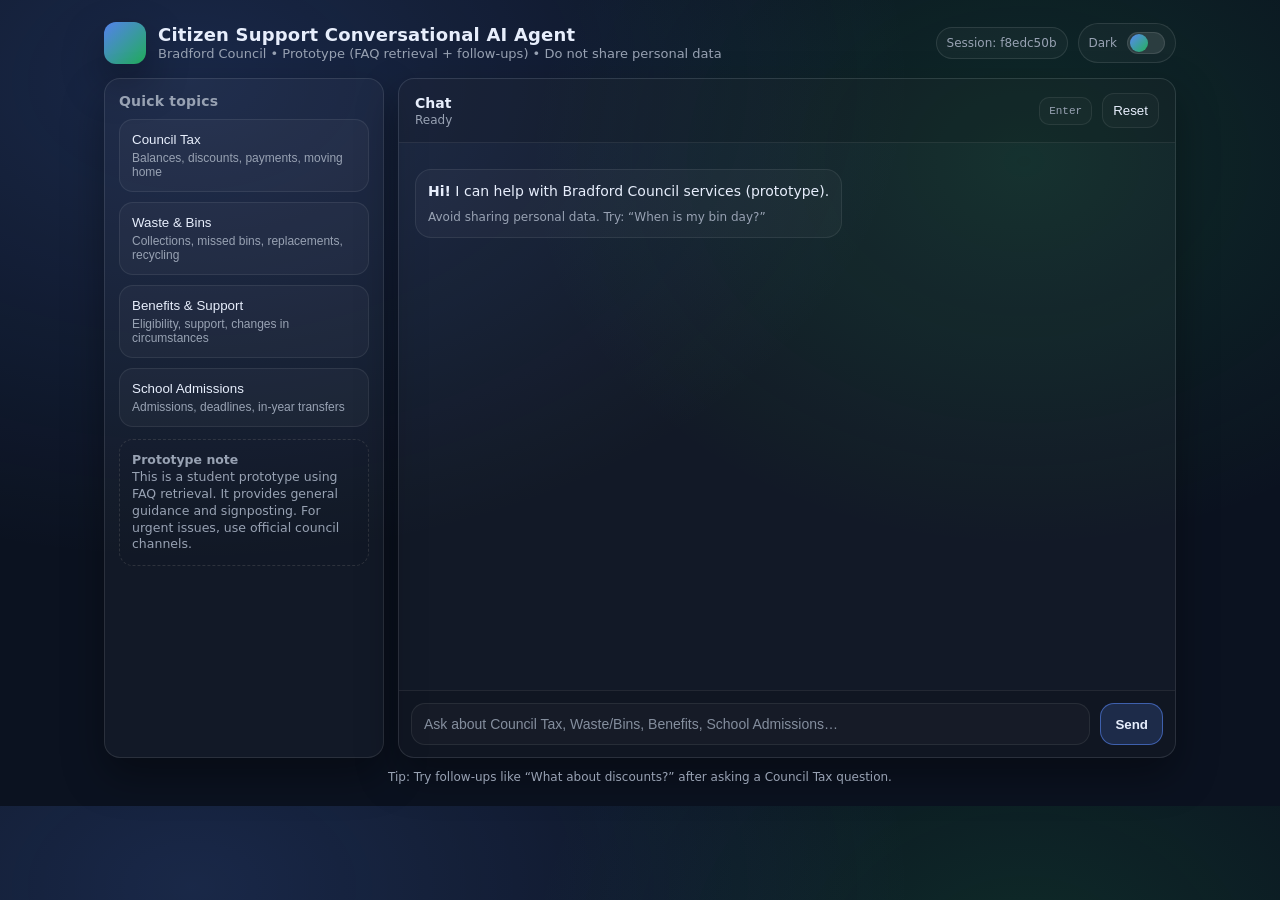
==== Prototype/wwwroot/index.html @ e8e29250 "protype" ====
<!doctype html>
<html lang="en" data-theme="dark">
<head>
  <meta charset="utf-8"/>
  <meta name="viewport" content="width=device-width, initial-scale=1"/>
  <title>Citizen Support Chatbot Prototype</title>

  <style>
    /* -----------------------------
       THEME TOKENS
    ------------------------------*/
    :root{
      --radius: 16px;
      --mono: ui-monospace, SFMono-Regular, Menlo, Monaco, Consolas, "Liberation Mono", "Courier New", monospace;
      --shadow: 0 18px 40px rgba(0,0,0,0.35);
      --border: rgba(255,255,255,0.10);
      --border2: rgba(255,255,255,0.08);
      --accent:#5b8cff;
      --accent2:#22c55e;
      --danger:#ef4444;
      --muted:#98a2b3;
    }

    /* DARK */
    html[data-theme="dark"]{
      --bg:#0b1220;
      --panel:#0f1a2f;
      --card:#111f3a;
      --text:#e7eefc;
      --surface: rgba(255,255,255,0.03);
      --surface2: rgba(0,0,0,0.12);
      --userBubble: rgba(91,140,255,0.18);
      --userBorder: rgba(91,140,255,0.35);
      --botBubble: rgba(255,255,255,0.03);
      --link: #7aa6ff;

      --skeletonBase: rgba(255,255,255,0.06);
      --skeletonShine: rgba(255,255,255,0.14);
    }

    /* LIGHT */
    html[data-theme="light"]{
      --bg:#f6f8fc;
      --panel:#ffffff;
      --card:#ffffff;
      --text:#0b1220;
      --surface: rgba(15,26,47,0.03);
      --surface2: rgba(15,26,47,0.04);
      --border: rgba(15,26,47,0.12);
      --border2: rgba(15,26,47,0.10);
      --muted:#5a6476;

      --userBubble: rgba(91,140,255,0.14);
      --userBorder: rgba(91,140,255,0.30);
      --botBubble: rgba(15,26,47,0.03);
      --link: #1f5fff;

      --skeletonBase: rgba(15,26,47,0.06);
      --skeletonShine: rgba(15,26,47,0.12);

      --shadow: 0 16px 36px rgba(15,26,47,0.10);
    }

    *{ box-sizing:border-box; }
    body{
      margin:0;
      font-family: ui-sans-serif, system-ui, -apple-system, Segoe UI, Roboto, Helvetica, Arial;
      color:var(--text);

      background:
        radial-gradient(1200px 800px at 15% 10%, rgba(91,140,255,.18), transparent 60%),
        radial-gradient(900px 700px at 80% 20%, rgba(34,197,94,.14), transparent 55%),
        var(--bg);

      transition: background .25s ease, color .25s ease;
    }

    a{ color: var(--link); text-decoration:none; }
    a:hover{ text-decoration:underline; }

    .wrap{
      max-width: 1100px;
      margin: 22px auto;
      padding: 0 14px;
    }

    /* -----------------------------
       TOP BAR
    ------------------------------*/
    .topbar{
      display:flex;
      gap:14px;
      align-items:center;
      justify-content:space-between;
      margin-bottom:14px;
    }
    .brand{
      display:flex;
      gap:12px;
      align-items:center;
    }
    .logo{
      width:42px;height:42px;border-radius:12px;
      background: linear-gradient(135deg, rgba(91,140,255,.9), rgba(34,197,94,.85));
      box-shadow: var(--shadow);
    }
    .title h1{
      font-size: 18px;
      margin:0;
      line-height:1.1;
      letter-spacing: .2px;
    }
    .title p{
      margin:2px 0 0 0;
      font-size: 13px;
      color: var(--muted);
    }
    .top-actions{
      display:flex;
      gap:10px;
      align-items:center;
    }
    .pill{
      font-size:12px;
      padding:8px 10px;
      border:1px solid var(--border);
      border-radius: 999px;
      background: var(--surface);
      color: var(--muted);
      transition: background .2s ease, border .2s ease;
    }

    .toggle{
      display:flex;
      align-items:center;
      gap:10px;
      padding:8px 10px;
      border:1px solid var(--border);
      border-radius: 999px;
      background: var(--surface);
      cursor:pointer;
      user-select:none;
      transition: transform .08s ease, background .2s ease;
    }
    .toggle:hover{ background: rgba(91,140,255,0.08); transform: translateY(-1px); }
    .toggle .label{ font-size:12px; color: var(--muted); }
    .switch{
      width: 38px;
      height: 22px;
      border-radius: 999px;
      background: rgba(255,255,255,0.10);
      border: 1px solid var(--border);
      position: relative;
    }
    html[data-theme="light"] .switch{
      background: rgba(15,26,47,0.10);
    }
    .knob{
      width: 18px;
      height: 18px;
      border-radius: 999px;
      background: linear-gradient(135deg, rgba(91,140,255,.95), rgba(34,197,94,.85));
      position:absolute;
      top:50%;
      transform: translateY(-50%);
      left: 2px;
      transition: left .18s ease;
    }
    html[data-theme="light"] .knob{ left: 18px; }

    /* -----------------------------
       LAYOUT
    ------------------------------*/
    .grid{
      display:grid;
      grid-template-columns: 280px 1fr;
      gap:14px;
    }
    @media (max-width: 900px){
      .grid{ grid-template-columns: 1fr; }
      .side{ order: 2; }
    }

    /* -----------------------------
       SIDEBAR
    ------------------------------*/
    .side{
      background: var(--surface);
      border: 1px solid var(--border);
      border-radius: var(--radius);
      padding: 14px;
      box-shadow: var(--shadow);
      transition: background .2s ease, border .2s ease;
    }
    .side h2{
      margin: 0 0 10px 0;
      font-size: 14px;
      color: var(--muted);
      font-weight: 600;
      letter-spacing: .2px;
    }
    .svc{
      display:flex;
      flex-direction:column;
      gap:10px;
    }
    .svc button{
      text-align:left;
      padding:12px 12px;
      border-radius: 14px;
      border: 1px solid var(--border2);
      background: var(--surface);
      color: var(--text);
      cursor:pointer;
      transition: transform .08s ease, background .15s ease, border .15s ease;
    }
    .svc button:hover{
      background: rgba(91,140,255,0.08);
      transform: translateY(-1px);
    }
    .svc small{ display:block; color: var(--muted); margin-top:4px; font-size:12px; }
    .side .note{
      margin-top: 12px;
      padding: 12px;
      border-radius: 14px;
      border: 1px dashed rgba(127,127,127,0.25);
      color: var(--muted);
      font-size: 12.5px;
      line-height: 1.35;
      background: rgba(0,0,0,0.02);
    }

    /* -----------------------------
       CHAT PANEL
    ------------------------------*/
    .panel{
      background: var(--surface);
      border: 1px solid var(--border);
      border-radius: var(--radius);
      box-shadow: var(--shadow);
      overflow:hidden;
      display:flex;
      flex-direction:column;
      min-height: 680px;
      transition: background .2s ease, border .2s ease;
    }
    .panel-header{
      padding: 14px 16px;
      border-bottom: 1px solid var(--border2);
      display:flex;
      gap:10px;
      align-items:center;
      justify-content:space-between;
      background: var(--surface2);
      transition: background .2s ease, border .2s ease;
    }
    .panel-header .meta{
      display:flex;
      flex-direction:column;
      gap:2px;
    }
    .panel-header .meta b{ font-size:14px; }
    .panel-header .meta span{ color: var(--muted); font-size:12px; }
    .panel-header .right{
      display:flex;
      gap:10px;
      align-items:center;
    }
    .kbd{
      font-family: var(--mono);
      font-size: 11px;
      padding: 7px 9px;
      border-radius: 10px;
      border: 1px solid var(--border2);
      color: var(--muted);
      background: rgba(127,127,127,0.06);
    }
    .btn{
      padding: 9px 10px;
      border-radius: 12px;
      border:1px solid var(--border2);
      background: rgba(127,127,127,0.06);
      color: var(--text);
      cursor:pointer;
      transition: transform .08s ease, background .15s ease;
    }
    .btn:hover{ background: rgba(91,140,255,0.10); transform: translateY(-1px); }

    /* -----------------------------
       MESSAGES + ANIMATIONS
    ------------------------------*/
    .chat{
      padding: 16px;
      flex:1;
      overflow-y:auto;
      scroll-behavior:smooth;
    }

    .msg{
      display:flex;
      margin: 10px 0;
      opacity: 0;
      transform: translateY(6px);
      animation: popIn .18s ease forwards;
    }
    @keyframes popIn{
      to { opacity:1; transform: translateY(0); }
    }

    .msg.you{ justify-content:flex-end; }

    .bubble{
      max-width: 78%;
      padding: 12px 12px;
      border-radius: 16px;
      border: 1px solid var(--border2);
      background: var(--botBubble);
      line-height:1.35;
      font-size: 14px;
      transition: background .2s ease, border .2s ease;
    }
    .you .bubble{
      background: var(--userBubble);
      border-color: var(--userBorder);
    }

    .bubble .meta{
      margin-top: 8px;
      font-size: 12px;
      color: var(--muted);
    }
    .tag{
      display:inline-block;
      padding: 3px 8px;
      border-radius: 999px;
      font-size: 12px;
      border: 1px solid var(--border2);
      background: rgba(127,127,127,0.06);
      color: var(--muted);
      margin-right: 6px;
    }
    .card{
      margin-top:10px;
      padding: 10px 10px;
      border-radius: 14px;
      border: 1px solid var(--border2);
      background: rgba(127,127,127,0.06);
    }
    .chips{
      display:flex;
      flex-wrap:wrap;
      gap:8px;
      margin-top:10px;
    }
    .chip{
      font-size: 12.5px;
      padding: 9px 10px;
      border-radius: 999px;
      border: 1px solid var(--border2);
      background: rgba(127,127,127,0.06);
      color: var(--text);
      cursor:pointer;
      transition: transform .08s ease, background .15s ease;
    }
    .chip:hover{ background: rgba(91,140,255,0.10); transform: translateY(-1px); }

    /* -----------------------------
       COMPOSER
    ------------------------------*/
    .composer{
      padding: 12px;
      border-top: 1px solid var(--border2);
      display:flex;
      gap:10px;
      background: var(--surface2);
      transition: background .2s ease;
    }
    .composer input{
      flex:1;
      padding: 12px 12px;
      border-radius: 14px;
      border: 1px solid var(--border2);
      background: rgba(127,127,127,0.06);
      color: var(--text);
      outline:none;
      font-size: 14px;
      transition: background .2s ease, border .2s ease;
    }
    .composer input::placeholder{ color: rgba(152,162,179,.85); }
    .composer button{
      padding: 12px 14px;
      border-radius: 14px;
      border: 1px solid rgba(91,140,255,0.55);
      background: rgba(91,140,255,0.18);
      color: var(--text);
      cursor:pointer;
      font-weight: 600;
      transition: transform .08s ease, background .15s ease;
    }
    .composer button:hover{ background: rgba(91,140,255,0.24); transform: translateY(-1px); }
    .composer button:disabled{
      opacity:.6;
      cursor:not-allowed;
      transform:none;
    }

    /* -----------------------------
       LOADING SKELETON (bot bubble)
    ------------------------------*/
    .skeleton-wrap{
      display:flex;
      flex-direction:column;
      gap:10px;
    }
    .skeleton-line{
      height: 12px;
      border-radius: 999px;
      background: linear-gradient(
        90deg,
        var(--skeletonBase) 0%,
        var(--skeletonShine) 40%,
        var(--skeletonBase) 80%
      );
      background-size: 240% 100%;
      animation: shimmer 1.1s linear infinite;
    }
    .s1{ width: 72%; }
    .s2{ width: 92%; }
    .s3{ width: 55%; }

    @keyframes shimmer{
      0%{ background-position: 100% 0; }
      100%{ background-position: -100% 0; }
    }

    .footer{
      margin-top: 12px;
      color: var(--muted);
      font-size: 12px;
      text-align:center;
    }
  </style>
</head>

<body>
  <div class="wrap">
    <div class="topbar">
      <div class="brand">
        <div class="logo"></div>
        <div class="title">
          <h1>Citizen Support Conversational AI Agent</h1>
          <p>Bradford Council • Prototype (FAQ retrieval + follow-ups) • Do not share personal data</p>
        </div>
      </div>

      <div class="top-actions">
        <div class="pill" id="sessionPill">Session: …</div>

        <div class="toggle" id="themeToggle" title="Toggle Light/Dark">
          <span class="label" id="themeLabel">Dark</span>
          <div class="switch"><div class="knob"></div></div>
        </div>
      </div>
    </div>

    <div class="grid">
      <!-- Sidebar -->
      <aside class="side">
        <h2>Quick topics</h2>
        <div class="svc">
          <button onclick="sendPreset('How do I check my Council Tax balance?')">
            Council Tax
            <small>Balances, discounts, payments, moving home</small>
          </button>
          <button onclick="sendPreset('When is my bin collection day?')">
            Waste & Bins
            <small>Collections, missed bins, replacements, recycling</small>
          </button>
          <button onclick="sendPreset('How do I apply for Council Tax Support?')">
            Benefits & Support
            <small>Eligibility, support, changes in circumstances</small>
          </button>
          <button onclick="sendPreset('How do I apply for a school place?')">
            School Admissions
            <small>Admissions, deadlines, in-year transfers</small>
          </button>
        </div>

        <div class="note">
          <b>Prototype note</b><br/>
          This is a student prototype using FAQ retrieval. It provides general guidance and signposting.
          For urgent issues, use official council channels.
        </div>
      </aside>

      <!-- Chat panel -->
      <main class="panel">
        <div class="panel-header">
          <div class="meta">
            <b>Chat</b>
            <span id="statusLine">Ready</span>
          </div>
          <div class="right">
            <span class="kbd">Enter</span>
            <button class="btn" onclick="resetChat()">Reset</button>
          </div>
        </div>

        <div id="chat" class="chat"></div>

        <div class="composer">
          <input id="msg" placeholder="Ask about Council Tax, Waste/Bins, Benefits, School Admissions…" autocomplete="off"/>
          <button id="sendBtn" onclick="send()">Send</button>
        </div>
      </main>
    </div>

    <div class="footer">
      Tip: Try follow-ups like “What about discounts?” after asking a Council Tax question.
    </div>
  </div>

<script>
  const chat = document.getElementById('chat');
  const statusLine = document.getElementById('statusLine');
  const sessionPill = document.getElementById('sessionPill');
  const sendBtn = document.getElementById('sendBtn');

  const themeToggle = document.getElementById('themeToggle');
  const themeLabel = document.getElementById('themeLabel');

  let lastService = "Unknown";
  let pendingSkeletonId = null;

  // persistent sessionId
  let sessionId = localStorage.getItem("sessionId");
  if(!sessionId){
    sessionId = crypto.randomUUID();
    localStorage.setItem("sessionId", sessionId);
  }
  sessionPill.textContent = "Session: " + sessionId.slice(0, 8);

  // -----------------------------
  // Theme switch (Light/Dark)
  // -----------------------------
  function applyTheme(theme){
    document.documentElement.setAttribute("data-theme", theme);
    themeLabel.textContent = theme === "light" ? "Light" : "Dark";
    localStorage.setItem("theme", theme);
  }
  const savedTheme = localStorage.getItem("theme");
  applyTheme(savedTheme === "light" ? "light" : "dark");

  themeToggle.addEventListener("click", () => {
    const current = document.documentElement.getAttribute("data-theme");
    applyTheme(current === "dark" ? "light" : "dark");
  });

  // -----------------------------
  // Utilities
  // -----------------------------
  function escapeHtml(str){
    return String(str)
      .replaceAll("&","&amp;")
      .replaceAll("<","&lt;")
      .replaceAll(">","&gt;")
      .replaceAll('"',"&quot;")
      .replaceAll("'","&#039;");
  }

  function addMessage(html, who, id=null){
    const div = document.createElement('div');
    div.className = "msg " + (who === "you" ? "you" : "bot");
    if(id) div.dataset.id = id;

    const bubble = document.createElement('div');
    bubble.className = "bubble";
    bubble.innerHTML = html;

    div.appendChild(bubble);
    chat.appendChild(div);
    chat.scrollTop = chat.scrollHeight;
    return div;
  }

  function updateStatus(text){
    statusLine.textContent = text;
  }

  // -----------------------------
  // Skeleton loader (bot bubble)
  // -----------------------------
  function showSkeleton(){
    const id = "sk_" + crypto.randomUUID();
    pendingSkeletonId = id;

    addMessage(
      `<div class="skeleton-wrap" aria-label="Loading">
        <div class="skeleton-line s1"></div>
        <div class="skeleton-line s2"></div>
        <div class="skeleton-line s3"></div>
      </div>`,
      "bot",
      id
    );

    updateStatus("Working…");
    sendBtn.disabled = true;
  }

  function replaceSkeletonWithBotReply(data){
    const node = [...document.querySelectorAll('.msg.bot')].find(x => x.dataset.id === pendingSkeletonId);
    pendingSkeletonId = null;

    // If skeleton not found, just add message normally
    if(!node){
      addBotReply(data);
      updateStatus("Ready");
      sendBtn.disabled = false;
      return;
    }

    // Build reply HTML
    lastService = data.service || "Unknown";
    let header = `<span class="tag">Service</span> <b>${escapeHtml(lastService)}</b>`;
    let body = `<div style="margin-top:8px">${data.reply || ""}</div>`;

    let next = "";
    if(data.nextStepsUrl){
      next = `
        <div class="card">
          <b>Next steps</b><br/>
          <a href="${data.nextStepsUrl}" target="_blank" rel="noopener noreferrer">
            ${escapeHtml(data.nextStepsUrl)}
          </a>
        </div>`;
    }

    let feedback = `
      <div class="card">
        <b>Was this helpful?</b><br/>
        <div class="chips" style="margin-top:8px">
          <button class="chip" onclick="feedback('Yes')">Yes</button>
          <button class="chip" onclick="feedback('No')">No</button>
        </div>
      </div>`;

    let chips = `
      <div class="chips">
        <button class="chip" onclick="sendPreset('What are the next steps?')">Next steps</button>
        <button class="chip" onclick="sendPreset('How do I apply?')">How do I apply?</button>
        <button class="chip" onclick="sendPreset('Who can I contact?')">Contact details</button>
        <button class="chip" onclick="sendPreset('What if I missed a payment?')">Missed payment</button>
      </div>`;

    // Replace skeleton bubble HTML in place (keeps animation)
    const bubble = node.querySelector('.bubble');
    bubble.innerHTML = header + body + next + feedback + chips;

    updateStatus("Ready");
    sendBtn.disabled = false;
  }

  // Normal bot reply (used if no skeleton)
  function addBotReply(data){
    lastService = data.service || "Unknown";

    let header = `<span class="tag">Service</span> <b>${escapeHtml(lastService)}</b>`;
    let body = `<div style="margin-top:8px">${data.reply || ""}</div>`;

    let next = "";
    if(data.nextStepsUrl){
      next = `
        <div class="card">
          <b>Next steps</b><br/>
          <a href="${data.nextStepsUrl}" target="_blank" rel="noopener noreferrer">
            ${escapeHtml(data.nextStepsUrl)}
          </a>
        </div>`;
    }

    let feedback = `
      <div class="card">
        <b>Was this helpful?</b><br/>
        <div class="chips" style="margin-top:8px">
          <button class="chip" onclick="feedback('Yes')">Yes</button>
          <button class="chip" onclick="feedback('No')">No</button>
        </div>
      </div>`;

    let chips = `
      <div class="chips">
        <button class="chip" onclick="sendPreset('What are the next steps?')">Next steps</button>
        <button class="chip" onclick="sendPreset('How do I apply?')">How do I apply?</button>
        <button class="chip" onclick="sendPreset('Who can I contact?')">Contact details</button>
        <button class="chip" onclick="sendPreset('What if I missed a payment?')">Missed payment</button>
      </div>`;

    addMessage(header + body + next + feedback + chips, "bot");
  }

  // -----------------------------
  // Init greeting
  // -----------------------------
  addMessage(
    `<b>Hi!</b> I can help with Bradford Council services (prototype).
     <div class="meta">Avoid sharing personal data. Try: “When is my bin day?”</div>`,
    "bot"
  );

  // -----------------------------
  // Send chat
  // -----------------------------
  async function send(){
    const input = document.getElementById('msg');
    const message = input.value.trim();
    if(!message) return;

    addMessage(escapeHtml(message), "you");
    input.value = "";

    showSkeleton();

    try{
      const res = await fetch('/api/chat', {
        method:'POST',
        headers:{'Content-Type':'application/json'},
        body: JSON.stringify({ message, sessionId })
      });

      const data = await res.json();

      if(!res.ok){
        // Replace skeleton with error
        replaceSkeletonWithBotReply({ service: "Error", reply: `<b>Error:</b> ${escapeHtml(data.reply || 'Request failed')}`, nextStepsUrl: "" });
        return;
      }

      replaceSkeletonWithBotReply(data);

    }catch(e){
      replaceSkeletonWithBotReply({ service: "Error", reply: `<b>Error:</b> Could not reach the server.`, nextStepsUrl: "" });
    }
  }

  function sendPreset(text){
    const input = document.getElementById('msg');
    input.value = text;
    send();
  }

  async function feedback(helpful){
    const comment = prompt("Optional: add a short comment (or press Cancel).") || "";

    await fetch('/api/feedback', {
      method:'POST',
      headers:{'Content-Type':'application/json'},
      body: JSON.stringify({ service: lastService, helpful, comment })
    });

    addMessage(`Thanks — feedback saved for <b>${escapeHtml(lastService)}</b>.`, "bot");
  }

  function resetChat(){
    chat.innerHTML = "";
    addMessage(
      `<b>Chat reset.</b> Ask a new question anytime.
       <div class="meta">Session stays the same unless you clear browser storage.</div>`,
      "bot"
    );
  }

  document.getElementById('msg').addEventListener('keydown', e => {
    if(e.key === 'Enter') send();
  });
</script>
</body>
</html>
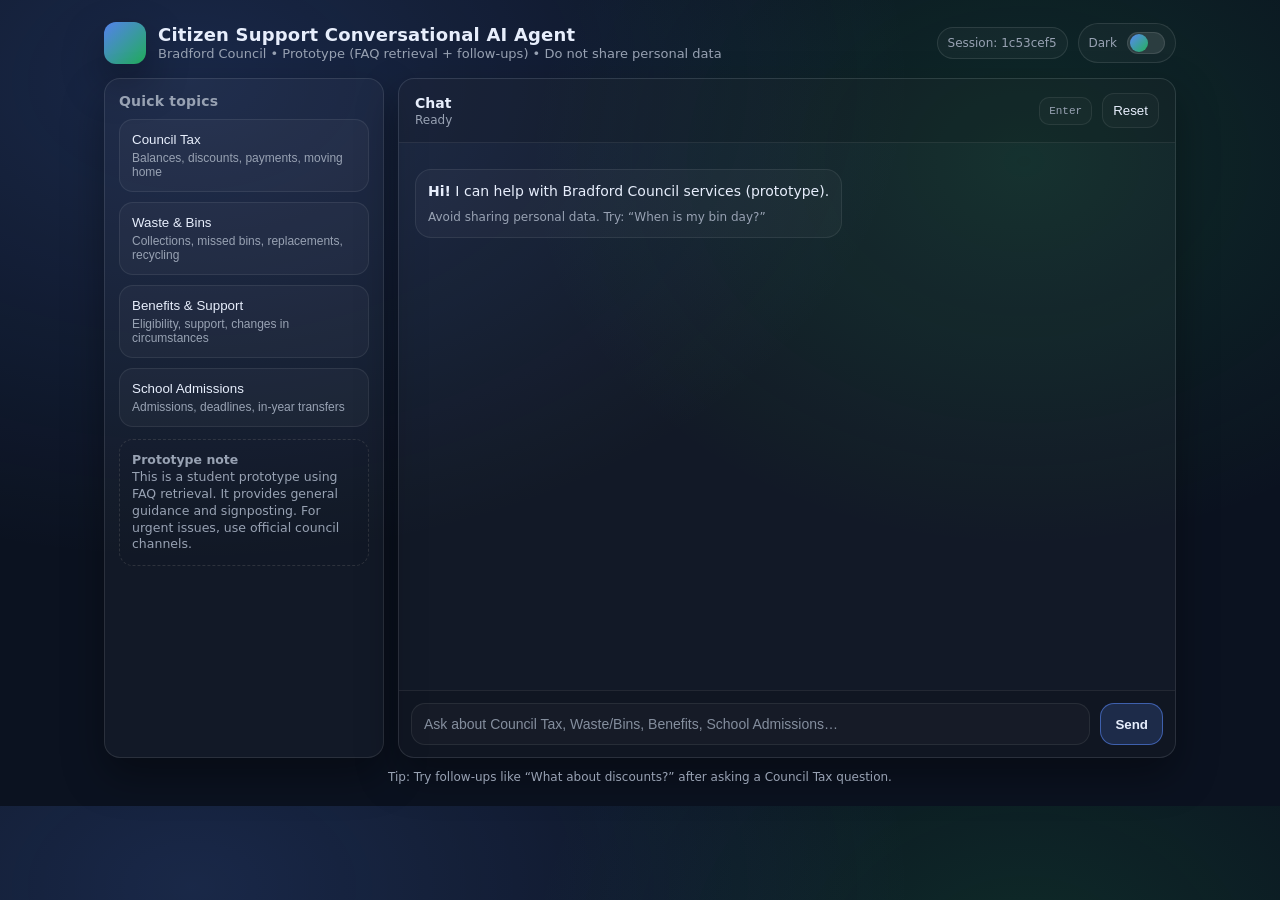
==== commit 6d749304: "Allows the LLM to handle varying queries as regards to  guardrail mechanisms." ====
--- a/Prototype/wwwroot/index.html
+++ b/Prototype/wwwroot/index.html
@@ -532,6 +532,33 @@
   let lastService = "Unknown";
   let pendingSkeletonId = null;
 
+  const SERVICE_BUTTONS = {
+  "Council Tax": [
+    "What are the next steps?",
+    "How do I apply?",
+    "Who can I contact?",
+    "What if I missed a payment?"
+  ],
+  "Waste & Bins": [
+    "When is my bin day?",
+    "How do I report a missed bin?",
+    "How do I request a replacement bin?",
+    "What can I recycle?"
+  ],
+  "Benefits & Support": [
+    "How do I apply for support?",
+    "Am I eligible?",
+    "How do I report a change in circumstances?",
+    "Who can I contact?"
+  ],
+  "Education": [
+    "How do I apply for a school place?",
+    "What are the admissions deadlines?",
+    "How do in-year transfers work?",
+    "What support is available for SEND?"
+  ]
+};
+
   // persistent sessionId
   let sessionId = localStorage.getItem("sessionId");
   if(!sessionId){
@@ -586,6 +613,23 @@
   function updateStatus(text){
     statusLine.textContent = text;
   }
+
+  function buildServiceChips(service){
+  if (!service || service === "Unknown") return "";
+  if (!SERVICE_BUTTONS[service]) return "";
+
+  const buttons = SERVICE_BUTTONS[service];
+
+  return `
+    <div class="chips">
+      ${buttons.map(text => `
+        <button class="chip" onclick="sendPreset('${text.replaceAll("'", "\\'")}')">
+          ${escapeHtml(text)}
+        </button>
+      `).join("")}
+    </div>
+  `;
+}
 
   // -----------------------------
   // Skeleton loader (bot bubble)
@@ -645,13 +689,7 @@
         </div>
       </div>`;
 
-    let chips = `
-      <div class="chips">
-        <button class="chip" onclick="sendPreset('What are the next steps?')">Next steps</button>
-        <button class="chip" onclick="sendPreset('How do I apply?')">How do I apply?</button>
-        <button class="chip" onclick="sendPreset('Who can I contact?')">Contact details</button>
-        <button class="chip" onclick="sendPreset('What if I missed a payment?')">Missed payment</button>
-      </div>`;
+    let chips = buildServiceChips(lastService);
 
     // Replace skeleton bubble HTML in place (keeps animation)
     const bubble = node.querySelector('.bubble');
@@ -688,13 +726,7 @@
         </div>
       </div>`;
 
-    let chips = `
-      <div class="chips">
-        <button class="chip" onclick="sendPreset('What are the next steps?')">Next steps</button>
-        <button class="chip" onclick="sendPreset('How do I apply?')">How do I apply?</button>
-        <button class="chip" onclick="sendPreset('Who can I contact?')">Contact details</button>
-        <button class="chip" onclick="sendPreset('What if I missed a payment?')">Missed payment</button>
-      </div>`;
+    let chips = buildServiceChips(lastService);
 
     addMessage(header + body + next + feedback + chips, "bot");
   }
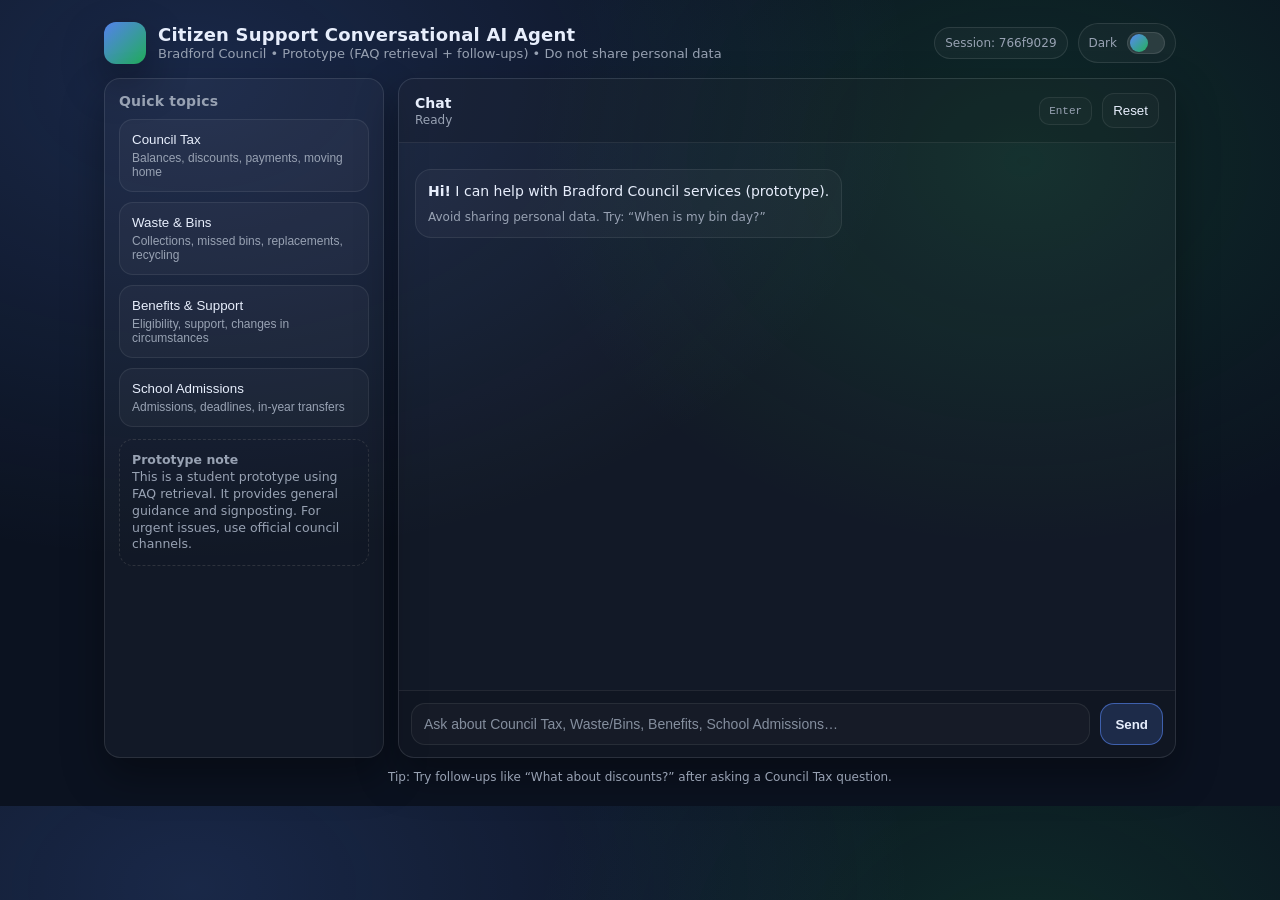
==== commit a337f779: "changes" ====
--- a/Prototype/wwwroot/index.html
+++ b/Prototype/wwwroot/index.html
@@ -519,7 +519,6 @@
       Tip: Try follow-ups like “What about discounts?” after asking a Council Tax question.
     </div>
   </div>
-
 <script>
   const chat = document.getElementById('chat');
   const statusLine = document.getElementById('statusLine');
@@ -532,32 +531,10 @@
   let lastService = "Unknown";
   let pendingSkeletonId = null;
 
-  const SERVICE_BUTTONS = {
-  "Council Tax": [
-    "What are the next steps?",
-    "How do I apply?",
-    "Who can I contact?",
-    "What if I missed a payment?"
-  ],
-  "Waste & Bins": [
-    "When is my bin day?",
-    "How do I report a missed bin?",
-    "How do I request a replacement bin?",
-    "What can I recycle?"
-  ],
-  "Benefits & Support": [
-    "How do I apply for support?",
-    "Am I eligible?",
-    "How do I report a change in circumstances?",
-    "Who can I contact?"
-  ],
-  "Education": [
-    "How do I apply for a school place?",
-    "What are the admissions deadlines?",
-    "How do in-year transfers work?",
-    "What support is available for SEND?"
-  ]
-};
+  // New flow state
+  let pendingPostcode = null;
+  let awaitingAddressSelection = false;
+  let lastAddresses = [];
 
   // persistent sessionId
   let sessionId = localStorage.getItem("sessionId");
@@ -614,25 +591,23 @@
     statusLine.textContent = text;
   }
 
-  function buildServiceChips(service){
-  if (!service || service === "Unknown") return "";
-  if (!SERVICE_BUTTONS[service]) return "";
-
-  const buttons = SERVICE_BUTTONS[service];
-
-  return `
-    <div class="chips">
-      ${buttons.map(text => `
-        <button class="chip" onclick="sendPreset('${text.replaceAll("'", "\\'")}')">
-          ${escapeHtml(text)}
-        </button>
-      `).join("")}
-    </div>
-  `;
-}
-
-  // -----------------------------
-  // Skeleton loader (bot bubble)
+  function isUsefulAddress(text){
+    if(!text) return false;
+    const cleaned = text.trim().toLowerCase();
+
+    const excluded = [
+      "close",
+      "view our privacy notice",
+      "privacy notice"
+    ];
+
+    if(excluded.includes(cleaned)) return false;
+
+    return true;
+  }
+
+  // -----------------------------
+  // Skeleton loader
   // -----------------------------
   function showSkeleton(){
     const id = "sk_" + crypto.randomUUID();
@@ -652,11 +627,28 @@
     sendBtn.disabled = true;
   }
 
+  function replaceSkeletonWithHtml(html){
+    const node = [...document.querySelectorAll('.msg.bot')].find(x => x.dataset.id === pendingSkeletonId);
+    pendingSkeletonId = null;
+
+    if(!node){
+      addMessage(html, "bot");
+      updateStatus("Ready");
+      sendBtn.disabled = false;
+      return;
+    }
+
+    const bubble = node.querySelector('.bubble');
+    bubble.innerHTML = html;
+
+    updateStatus("Ready");
+    sendBtn.disabled = false;
+  }
+
   function replaceSkeletonWithBotReply(data){
     const node = [...document.querySelectorAll('.msg.bot')].find(x => x.dataset.id === pendingSkeletonId);
     pendingSkeletonId = null;
 
-    // If skeleton not found, just add message normally
     if(!node){
       addBotReply(data);
       updateStatus("Ready");
@@ -664,7 +656,6 @@
       return;
     }
 
-    // Build reply HTML
     lastService = data.service || "Unknown";
     let header = `<span class="tag">Service</span> <b>${escapeHtml(lastService)}</b>`;
     let body = `<div style="margin-top:8px">${data.reply || ""}</div>`;
@@ -689,9 +680,14 @@
         </div>
       </div>`;
 
-    let chips = buildServiceChips(lastService);
-
-    // Replace skeleton bubble HTML in place (keeps animation)
+    let chips = `
+      <div class="chips">
+        <button class="chip" onclick="sendPreset('What are the next steps?')">Next steps</button>
+        <button class="chip" onclick="sendPreset('How do I apply?')">How do I apply?</button>
+        <button class="chip" onclick="sendPreset('Who can I contact?')">Contact details</button>
+        <button class="chip" onclick="sendPreset('What if I missed a payment?')">Missed payment</button>
+      </div>`;
+
     const bubble = node.querySelector('.bubble');
     bubble.innerHTML = header + body + next + feedback + chips;
 
@@ -699,7 +695,6 @@
     sendBtn.disabled = false;
   }
 
-  // Normal bot reply (used if no skeleton)
   function addBotReply(data){
     lastService = data.service || "Unknown";
 
@@ -726,9 +721,113 @@
         </div>
       </div>`;
 
-    let chips = buildServiceChips(lastService);
+    let chips = `
+      <div class="chips">
+        <button class="chip" onclick="sendPreset('What are the next steps?')">Next steps</button>
+        <button class="chip" onclick="sendPreset('How do I apply?')">How do I apply?</button>
+        <button class="chip" onclick="sendPreset('Who can I contact?')">Contact details</button>
+        <button class="chip" onclick="sendPreset('What if I missed a payment?')">Missed payment</button>
+      </div>`;
 
     addMessage(header + body + next + feedback + chips, "bot");
+  }
+
+  // -----------------------------
+  // New postcode/address/bin flow
+  // -----------------------------
+  async function searchPostcode(postcode){
+    showSkeleton();
+
+    try{
+      const res = await fetch(`/api/postcode/search?postcode=${encodeURIComponent(postcode)}`);
+      const data = await res.json();
+
+      if(!res.ok || data.error){
+        replaceSkeletonWithBotReply({
+          service: "Waste & Bins",
+          reply: `<b>Error:</b> ${escapeHtml(data.error || 'Could not look up addresses for that postcode.')}`,
+          nextStepsUrl: ""
+        });
+        return;
+      }
+
+      const addresses = (data.addresses || []).filter(isUsefulAddress);
+      lastAddresses = addresses;
+      pendingPostcode = postcode;
+      awaitingAddressSelection = true;
+      lastService = "Waste & Bins";
+
+      if(addresses.length === 0){
+        replaceSkeletonWithBotReply({
+          service: "Waste & Bins",
+          reply: "I could not find any selectable addresses for that postcode. Please try another postcode.",
+          nextStepsUrl: ""
+        });
+        return;
+      }
+
+      const buttonsHtml = addresses.map((address, index) => `
+        <button class="chip" onclick="selectAddress(${index})">${escapeHtml(address)}</button>
+      `).join("");
+
+      replaceSkeletonWithHtml(`
+        <span class="tag">Service</span> <b>Waste & Bins</b>
+        <div style="margin-top:8px">
+          I found these addresses for <b>${escapeHtml(postcode)}</b>. Please select one:
+        </div>
+        <div class="card">
+          <div class="chips">
+            ${buttonsHtml}
+          </div>
+        </div>
+      `);
+    }catch(e){
+      replaceSkeletonWithBotReply({
+        service: "Waste & Bins",
+        reply: "<b>Error:</b> Could not reach the postcode lookup service.",
+        nextStepsUrl: ""
+      });
+    }
+  }
+
+  async function selectAddress(index){
+    if(!awaitingAddressSelection) return;
+    if(index < 0 || index >= lastAddresses.length) return;
+
+    const address = lastAddresses[index];
+    addMessage(escapeHtml(address), "you");
+
+    showSkeleton();
+
+    try{
+      const res = await fetch(`/api/postcode/bin-result?postcode=${encodeURIComponent(pendingPostcode)}&address=${encodeURIComponent(address)}`);
+      const data = await res.json();
+
+      if(!res.ok){
+        replaceSkeletonWithBotReply({
+          service: "Waste & Bins",
+          reply: "<b>Error:</b> Could not retrieve the collection result.",
+          nextStepsUrl: ""
+        });
+        return;
+      }
+
+      awaitingAddressSelection = false;
+
+      const resultText = data.result || "No collection information found.";
+
+      replaceSkeletonWithHtml(`
+        <span class="tag">Service</span> <b>Waste & Bins</b>
+        <div style="margin-top:8px"><b>Address:</b> ${escapeHtml(address)}</div>
+        <div class="card" style="white-space: pre-wrap; margin-top:10px">${escapeHtml(resultText)}</div>
+      `);
+    }catch(e){
+      replaceSkeletonWithBotReply({
+        service: "Waste & Bins",
+        reply: "<b>Error:</b> Could not reach the bin result service.",
+        nextStepsUrl: ""
+      });
+    }
   }
 
   // -----------------------------
@@ -763,15 +862,37 @@
       const data = await res.json();
 
       if(!res.ok){
-        // Replace skeleton with error
-        replaceSkeletonWithBotReply({ service: "Error", reply: `<b>Error:</b> ${escapeHtml(data.reply || 'Request failed')}`, nextStepsUrl: "" });
+        replaceSkeletonWithBotReply({
+          service: "Error",
+          reply: `<b>Error:</b> ${escapeHtml(data.reply || 'Request failed')}`,
+          nextStepsUrl: ""
+        });
         return;
       }
 
+      // Special backend signal: POSTCODE_LOOKUP::BD1 1HY
+      if(typeof data.reply === "string" && data.reply.startsWith("POSTCODE_LOOKUP::")){
+        const postcode = data.reply.replace("POSTCODE_LOOKUP::", "").trim();
+
+        // remove existing skeleton first
+        const node = [...document.querySelectorAll('.msg.bot')].find(x => x.dataset.id === pendingSkeletonId);
+        if(node) node.remove();
+        pendingSkeletonId = null;
+        sendBtn.disabled = false;
+        updateStatus("Working…");
+
+        await searchPostcode(postcode);
+        return;
+      }
+
       replaceSkeletonWithBotReply(data);
 
     }catch(e){
-      replaceSkeletonWithBotReply({ service: "Error", reply: `<b>Error:</b> Could not reach the server.`, nextStepsUrl: "" });
+      replaceSkeletonWithBotReply({
+        service: "Error",
+        reply: `<b>Error:</b> Could not reach the server.`,
+        nextStepsUrl: ""
+      });
     }
   }
 
@@ -795,6 +916,10 @@
 
   function resetChat(){
     chat.innerHTML = "";
+    pendingPostcode = null;
+    awaitingAddressSelection = false;
+    lastAddresses = [];
+
     addMessage(
       `<b>Chat reset.</b> Ask a new question anytime.
        <div class="meta">Session stays the same unless you clear browser storage.</div>`,
@@ -806,5 +931,6 @@
     if(e.key === 'Enter') send();
   });
 </script>
+
 </body>
 </html>
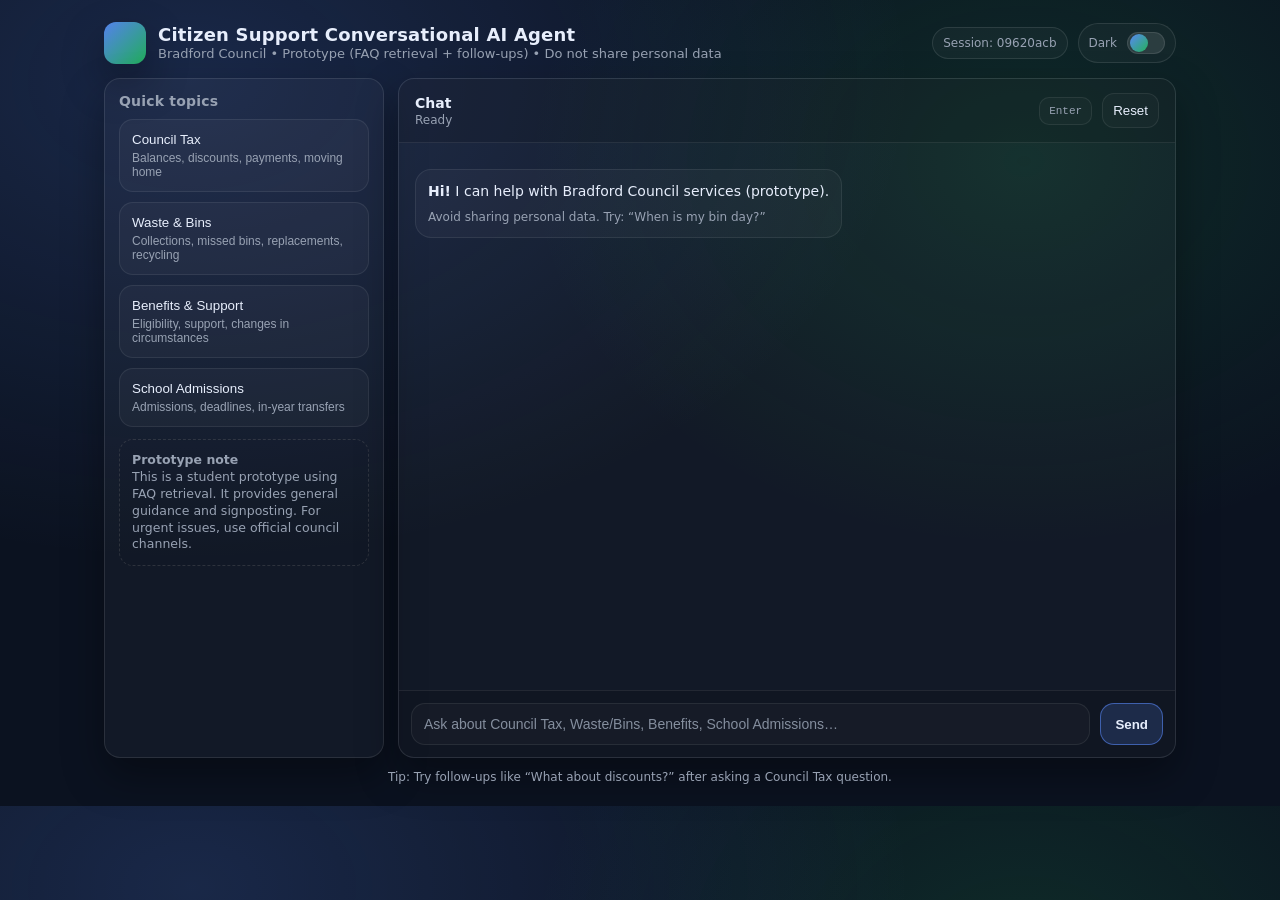
==== commit 3054afd1: "changes" ====
--- a/Prototype/wwwroot/index.html
+++ b/Prototype/wwwroot/index.html
@@ -6,9 +6,6 @@
   <title>Citizen Support Chatbot Prototype</title>
 
   <style>
-    /* -----------------------------
-       THEME TOKENS
-    ------------------------------*/
     :root{
       --radius: 16px;
       --mono: ui-monospace, SFMono-Regular, Menlo, Monaco, Consolas, "Liberation Mono", "Courier New", monospace;
@@ -21,7 +18,6 @@
       --muted:#98a2b3;
     }
 
-    /* DARK */
     html[data-theme="dark"]{
       --bg:#0b1220;
       --panel:#0f1a2f;
@@ -38,7 +34,6 @@
       --skeletonShine: rgba(255,255,255,0.14);
     }
 
-    /* LIGHT */
     html[data-theme="light"]{
       --bg:#f6f8fc;
       --panel:#ffffff;
@@ -66,12 +61,10 @@
       margin:0;
       font-family: ui-sans-serif, system-ui, -apple-system, Segoe UI, Roboto, Helvetica, Arial;
       color:var(--text);
-
       background:
         radial-gradient(1200px 800px at 15% 10%, rgba(91,140,255,.18), transparent 60%),
         radial-gradient(900px 700px at 80% 20%, rgba(34,197,94,.14), transparent 55%),
         var(--bg);
-
       transition: background .25s ease, color .25s ease;
     }
 
@@ -84,9 +77,6 @@
       padding: 0 14px;
     }
 
-    /* -----------------------------
-       TOP BAR
-    ------------------------------*/
     .topbar{
       display:flex;
       gap:14px;
@@ -168,9 +158,6 @@
     }
     html[data-theme="light"] .knob{ left: 18px; }
 
-    /* -----------------------------
-       LAYOUT
-    ------------------------------*/
     .grid{
       display:grid;
       grid-template-columns: 280px 1fr;
@@ -181,9 +168,6 @@
       .side{ order: 2; }
     }
 
-    /* -----------------------------
-       SIDEBAR
-    ------------------------------*/
     .side{
       background: var(--surface);
       border: 1px solid var(--border);
@@ -230,9 +214,6 @@
       background: rgba(0,0,0,0.02);
     }
 
-    /* -----------------------------
-       CHAT PANEL
-    ------------------------------*/
     .panel{
       background: var(--surface);
       border: 1px solid var(--border);
@@ -286,9 +267,6 @@
     }
     .btn:hover{ background: rgba(91,140,255,0.10); transform: translateY(-1px); }
 
-    /* -----------------------------
-       MESSAGES + ANIMATIONS
-    ------------------------------*/
     .chat{
       padding: 16px;
       flex:1;
@@ -364,9 +342,6 @@
     }
     .chip:hover{ background: rgba(91,140,255,0.10); transform: translateY(-1px); }
 
-    /* -----------------------------
-       COMPOSER
-    ------------------------------*/
     .composer{
       padding: 12px;
       border-top: 1px solid var(--border2);
@@ -404,9 +379,6 @@
       transform:none;
     }
 
-    /* -----------------------------
-       LOADING SKELETON (bot bubble)
-    ------------------------------*/
     .skeleton-wrap{
       display:flex;
       flex-direction:column;
@@ -464,7 +436,6 @@
     </div>
 
     <div class="grid">
-      <!-- Sidebar -->
       <aside class="side">
         <h2>Quick topics</h2>
         <div class="svc">
@@ -493,7 +464,6 @@
         </div>
       </aside>
 
-      <!-- Chat panel -->
       <main class="panel">
         <div class="panel-header">
           <div class="meta">
@@ -519,6 +489,7 @@
       Tip: Try follow-ups like “What about discounts?” after asking a Council Tax question.
     </div>
   </div>
+
 <script>
   const chat = document.getElementById('chat');
   const statusLine = document.getElementById('statusLine');
@@ -531,12 +502,10 @@
   let lastService = "Unknown";
   let pendingSkeletonId = null;
 
-  // New flow state
   let pendingPostcode = null;
   let awaitingAddressSelection = false;
   let lastAddresses = [];
 
-  // persistent sessionId
   let sessionId = localStorage.getItem("sessionId");
   if(!sessionId){
     sessionId = crypto.randomUUID();
@@ -544,14 +513,12 @@
   }
   sessionPill.textContent = "Session: " + sessionId.slice(0, 8);
 
-  // -----------------------------
-  // Theme switch (Light/Dark)
-  // -----------------------------
   function applyTheme(theme){
     document.documentElement.setAttribute("data-theme", theme);
     themeLabel.textContent = theme === "light" ? "Light" : "Dark";
     localStorage.setItem("theme", theme);
   }
+
   const savedTheme = localStorage.getItem("theme");
   applyTheme(savedTheme === "light" ? "light" : "dark");
 
@@ -560,9 +527,6 @@
     applyTheme(current === "dark" ? "light" : "dark");
   });
 
-  // -----------------------------
-  // Utilities
-  // -----------------------------
   function escapeHtml(str){
     return String(str)
       .replaceAll("&","&amp;")
@@ -602,13 +566,31 @@
     ];
 
     if(excluded.includes(cleaned)) return false;
-
     return true;
   }
 
-  // -----------------------------
-  // Skeleton loader
-  // -----------------------------
+  function renderSuggestionChips(suggestions){
+  if(!Array.isArray(suggestions) || suggestions.length === 0){
+    return "";
+  }
+
+  const chips = suggestions.map(s => {
+    const safeText = escapeHtml(String(s));
+    const encoded = encodeURIComponent(String(s));
+    return `<button class="chip" onclick="sendSuggestion('${encoded}')">${safeText}</button>`;
+  }).join("");
+
+  return `
+    <div class="chips">
+      ${chips}
+    </div>
+  `;
+}
+  function sendSuggestion(encodedText){
+  const text = decodeURIComponent(encodedText);
+  sendPreset(text);
+}
+
   function showSkeleton(){
     const id = "sk_" + crypto.randomUUID();
     pendingSkeletonId = id;
@@ -645,18 +627,9 @@
     sendBtn.disabled = false;
   }
 
-  function replaceSkeletonWithBotReply(data){
-    const node = [...document.querySelectorAll('.msg.bot')].find(x => x.dataset.id === pendingSkeletonId);
-    pendingSkeletonId = null;
-
-    if(!node){
-      addBotReply(data);
-      updateStatus("Ready");
-      sendBtn.disabled = false;
-      return;
-    }
-
+  function buildBotHtml(data){
     lastService = data.service || "Unknown";
+
     let header = `<span class="tag">Service</span> <b>${escapeHtml(lastService)}</b>`;
     let body = `<div style="margin-top:8px">${data.reply || ""}</div>`;
 
@@ -680,73 +653,46 @@
         </div>
       </div>`;
 
-    let chips = `
-      <div class="chips">
-        <button class="chip" onclick="sendPreset('What are the next steps?')">Next steps</button>
-        <button class="chip" onclick="sendPreset('How do I apply?')">How do I apply?</button>
-        <button class="chip" onclick="sendPreset('Who can I contact?')">Contact details</button>
-        <button class="chip" onclick="sendPreset('What if I missed a payment?')">Missed payment</button>
-      </div>`;
+    const suggestionChips = renderSuggestionChips(data.suggestions || []);
+
+    return header + body + next + feedback + suggestionChips;
+  }
+
+  function replaceSkeletonWithBotReply(data){
+    const node = [...document.querySelectorAll('.msg.bot')].find(x => x.dataset.id === pendingSkeletonId);
+    pendingSkeletonId = null;
+
+    if(!node){
+      addBotReply(data);
+      updateStatus("Ready");
+      sendBtn.disabled = false;
+      return;
+    }
 
     const bubble = node.querySelector('.bubble');
-    bubble.innerHTML = header + body + next + feedback + chips;
+    bubble.innerHTML = buildBotHtml(data);
 
     updateStatus("Ready");
     sendBtn.disabled = false;
   }
 
   function addBotReply(data){
-    lastService = data.service || "Unknown";
-
-    let header = `<span class="tag">Service</span> <b>${escapeHtml(lastService)}</b>`;
-    let body = `<div style="margin-top:8px">${data.reply || ""}</div>`;
-
-    let next = "";
-    if(data.nextStepsUrl){
-      next = `
-        <div class="card">
-          <b>Next steps</b><br/>
-          <a href="${data.nextStepsUrl}" target="_blank" rel="noopener noreferrer">
-            ${escapeHtml(data.nextStepsUrl)}
-          </a>
-        </div>`;
-    }
-
-    let feedback = `
-      <div class="card">
-        <b>Was this helpful?</b><br/>
-        <div class="chips" style="margin-top:8px">
-          <button class="chip" onclick="feedback('Yes')">Yes</button>
-          <button class="chip" onclick="feedback('No')">No</button>
-        </div>
-      </div>`;
-
-    let chips = `
-      <div class="chips">
-        <button class="chip" onclick="sendPreset('What are the next steps?')">Next steps</button>
-        <button class="chip" onclick="sendPreset('How do I apply?')">How do I apply?</button>
-        <button class="chip" onclick="sendPreset('Who can I contact?')">Contact details</button>
-        <button class="chip" onclick="sendPreset('What if I missed a payment?')">Missed payment</button>
-      </div>`;
-
-    addMessage(header + body + next + feedback + chips, "bot");
-  }
-
-  // -----------------------------
-  // New postcode/address/bin flow
-  // -----------------------------
+    addMessage(buildBotHtml(data), "bot");
+  }
+
   async function searchPostcode(postcode){
     showSkeleton();
 
     try{
-      const res = await fetch(`/api/postcode/search?postcode=${encodeURIComponent(postcode)}`);
+      const res = await fetch(`/api/postcode/search?postcode=${encodeURIComponent(postcode)}&sessionId=${encodeURIComponent(sessionId)}`);
       const data = await res.json();
 
       if(!res.ok || data.error){
         replaceSkeletonWithBotReply({
           service: "Waste & Bins",
           reply: `<b>Error:</b> ${escapeHtml(data.error || 'Could not look up addresses for that postcode.')}`,
-          nextStepsUrl: ""
+          nextStepsUrl: "",
+          suggestions: ["Try another postcode", "When is my bin collection?"]
         });
         return;
       }
@@ -761,7 +707,8 @@
         replaceSkeletonWithBotReply({
           service: "Waste & Bins",
           reply: "I could not find any selectable addresses for that postcode. Please try another postcode.",
-          nextStepsUrl: ""
+          nextStepsUrl: "",
+          suggestions: ["Try another postcode", "Report a missed bin"]
         });
         return;
       }
@@ -785,7 +732,8 @@
       replaceSkeletonWithBotReply({
         service: "Waste & Bins",
         reply: "<b>Error:</b> Could not reach the postcode lookup service.",
-        nextStepsUrl: ""
+        nextStepsUrl: "",
+        suggestions: ["Try again", "Enter a different postcode"]
       });
     }
   }
@@ -795,19 +743,20 @@
     if(index < 0 || index >= lastAddresses.length) return;
 
     const address = lastAddresses[index];
-    addMessage(escapeHtml(address), "you");
+    addMessage("[ADDRESS_SELECTED]", "you");
 
     showSkeleton();
 
     try{
-      const res = await fetch(`/api/postcode/bin-result?postcode=${encodeURIComponent(pendingPostcode)}&address=${encodeURIComponent(address)}`);
+      const res = await fetch(`/api/postcode/bin-result?postcode=${encodeURIComponent(pendingPostcode)}&address=${encodeURIComponent(address)}&sessionId=${encodeURIComponent(sessionId)}`);
       const data = await res.json();
 
       if(!res.ok){
         replaceSkeletonWithBotReply({
           service: "Waste & Bins",
           reply: "<b>Error:</b> Could not retrieve the collection result.",
-          nextStepsUrl: ""
+          nextStepsUrl: "",
+          suggestions: ["Try again", "Use different address"]
         });
         return;
       }
@@ -820,34 +769,34 @@
         <span class="tag">Service</span> <b>Waste & Bins</b>
         <div style="margin-top:8px"><b>Address:</b> ${escapeHtml(address)}</div>
         <div class="card" style="white-space: pre-wrap; margin-top:10px">${escapeHtml(resultText)}</div>
+        <div class="chips">
+          <button class="chip" onclick="sendPreset('Use same address')">Use same address</button>
+          <button class="chip" onclick="sendPreset('Use different address')">Use different address</button>
+          <button class="chip" onclick="sendPreset('Report a missed bin')">Report a missed bin</button>
+        </div>
       `);
     }catch(e){
       replaceSkeletonWithBotReply({
         service: "Waste & Bins",
         reply: "<b>Error:</b> Could not reach the bin result service.",
-        nextStepsUrl: ""
+        nextStepsUrl: "",
+        suggestions: ["Try again", "Use different address"]
       });
     }
   }
 
-  // -----------------------------
-  // Init greeting
-  // -----------------------------
   addMessage(
     `<b>Hi!</b> I can help with Bradford Council services (prototype).
      <div class="meta">Avoid sharing personal data. Try: “When is my bin day?”</div>`,
     "bot"
   );
 
-  // -----------------------------
-  // Send chat
-  // -----------------------------
   async function send(){
     const input = document.getElementById('msg');
     const message = input.value.trim();
     if(!message) return;
 
-    addMessage(escapeHtml(message), "you");
+    addMessage(safeUserBubbleText(message), "you");
     input.value = "";
 
     showSkeleton();
@@ -865,16 +814,15 @@
         replaceSkeletonWithBotReply({
           service: "Error",
           reply: `<b>Error:</b> ${escapeHtml(data.reply || 'Request failed')}`,
-          nextStepsUrl: ""
+          nextStepsUrl: "",
+          suggestions: []
         });
         return;
       }
 
-      // Special backend signal: POSTCODE_LOOKUP::BD1 1HY
       if(typeof data.reply === "string" && data.reply.startsWith("POSTCODE_LOOKUP::")){
         const postcode = data.reply.replace("POSTCODE_LOOKUP::", "").trim();
 
-        // remove existing skeleton first
         const node = [...document.querySelectorAll('.msg.bot')].find(x => x.dataset.id === pendingSkeletonId);
         if(node) node.remove();
         pendingSkeletonId = null;
@@ -891,7 +839,8 @@
       replaceSkeletonWithBotReply({
         service: "Error",
         reply: `<b>Error:</b> Could not reach the server.`,
-        nextStepsUrl: ""
+        nextStepsUrl: "",
+        suggestions: []
       });
     }
   }
@@ -908,7 +857,7 @@
     await fetch('/api/feedback', {
       method:'POST',
       headers:{'Content-Type':'application/json'},
-      body: JSON.stringify({ service: lastService, helpful, comment })
+      body: JSON.stringify({ service: lastService, helpful, comment, sessionId })
     });
 
     addMessage(`Thanks — feedback saved for <b>${escapeHtml(lastService)}</b>.`, "bot");
@@ -919,6 +868,7 @@
     pendingPostcode = null;
     awaitingAddressSelection = false;
     lastAddresses = [];
+    lastService = "Unknown";
 
     addMessage(
       `<b>Chat reset.</b> Ask a new question anytime.
@@ -930,6 +880,33 @@
   document.getElementById('msg').addEventListener('keydown', e => {
     if(e.key === 'Enter') send();
   });
+  function maskSensitiveText(input){
+  if(!input) return "";
+
+  let output = String(input);
+
+  // Email
+  output = output.replace(/[A-Z0-9._%+-]+@[A-Z0-9.-]+\.[A-Z]{2,}/gi, "[EMAIL]");
+
+  // UK phone
+  output = output.replace(/\b(?:\+44|0)\d[\d\s]{8,}\b/gi, "[PHONE]");
+
+  // UK postcode
+  output = output.replace(/\b[A-Z]{1,2}\d[A-Z\d]?\s?\d[A-Z]{2}\b/gi, "[POSTCODE]");
+
+  // Very simple "my name is ..." masking
+  output = output.replace(/\b(my name is|i am|i'm)\s+[a-z][a-z\s'-]*/gi, "$1 [NAME]");
+
+  return output;
+}
+
+function safeUserBubbleText(input){
+  return escapeHtml(maskSensitiveText(input));
+}
+function sendSuggestion(encoded){
+  const text = decodeURIComponent(encoded);
+  sendPreset(text);
+}
 </script>
 
 </body>
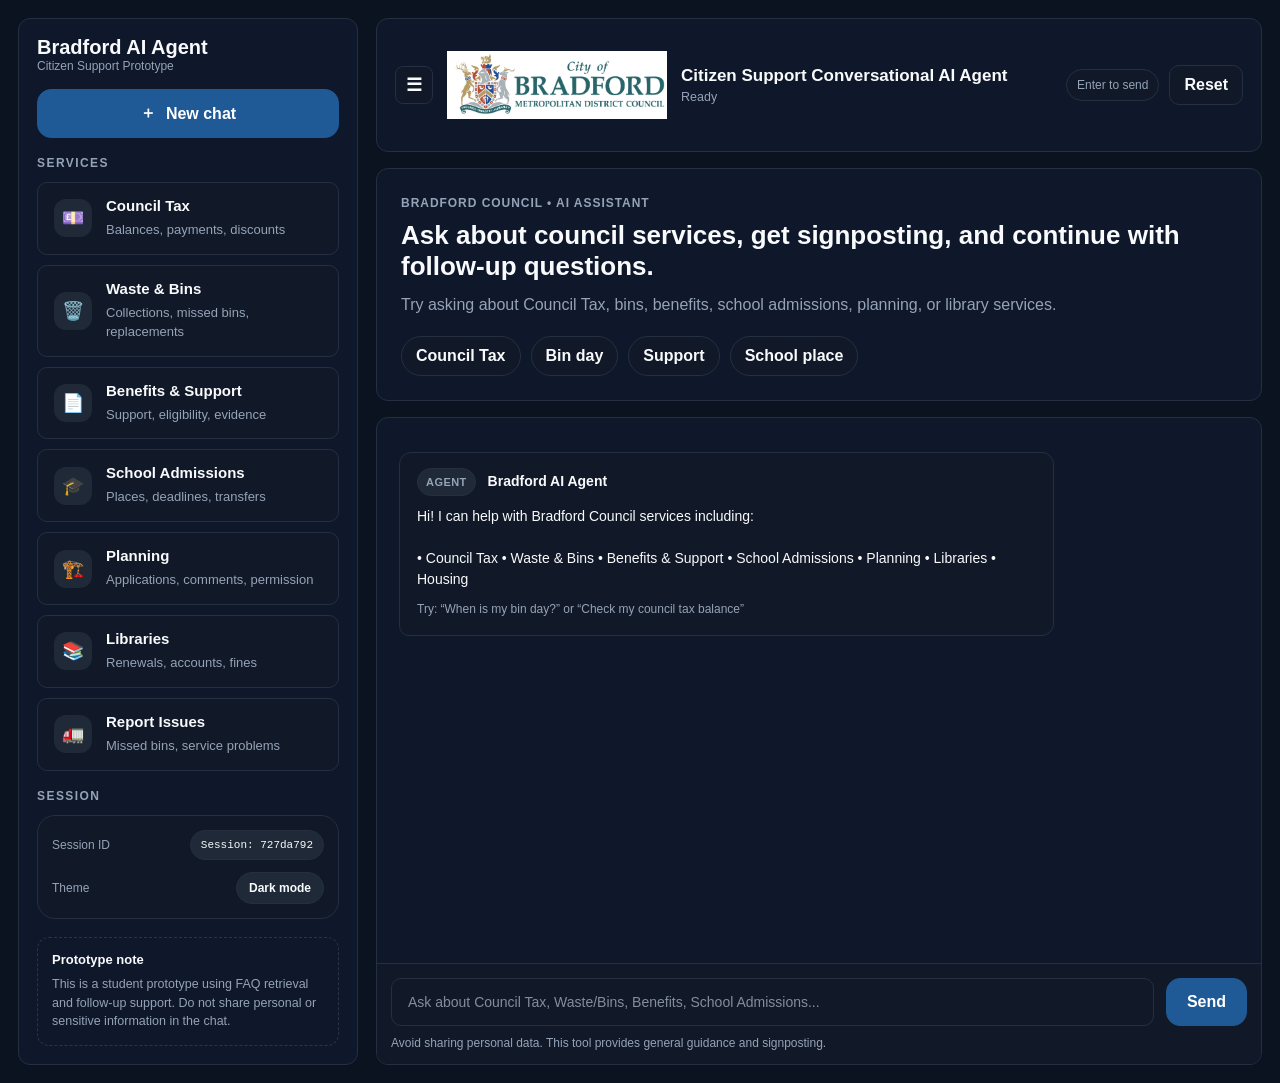
==== commit b4af8e6a: "changes changes" ====
--- a/Prototype/wwwroot/index.html
+++ b/Prototype/wwwroot/index.html
@@ -1,913 +1,176 @@
 <!doctype html>
 <html lang="en" data-theme="dark">
 <head>
-  <meta charset="utf-8"/>
-  <meta name="viewport" content="width=device-width, initial-scale=1"/>
-  <title>Citizen Support Chatbot Prototype</title>
+  <meta charset="utf-8" />
+  <meta name="viewport" content="width=device-width,initial-scale=1" />
+  <title>Bradford Council AI Agent</title>
+  <link rel="preconnect" href="https://fonts.googleapis.com">
+  <link rel="preconnect" href="https://fonts.gstatic.com" crossorigin>
+  <link href="https://fonts.googleapis.com/css2?family=Inter:wght@400;500;600;700;800&display=swap" rel="stylesheet">
+  <link rel="stylesheet" href="./styles.css" />
+</head>
+<body>
+  <div class="app-shell">
+    <aside class="sidebar">
+      <div class="sidebar-top">
+        <div class="brand">
+          <div class="brand-copy">
+            <h1>Bradford AI Agent</h1>
+            <p>Citizen Support Prototype</p>
+          </div>
+        </div>
 
-  <style>
-    :root{
-      --radius: 16px;
-      --mono: ui-monospace, SFMono-Regular, Menlo, Monaco, Consolas, "Liberation Mono", "Courier New", monospace;
-      --shadow: 0 18px 40px rgba(0,0,0,0.35);
-      --border: rgba(255,255,255,0.10);
-      --border2: rgba(255,255,255,0.08);
-      --accent:#5b8cff;
-      --accent2:#22c55e;
-      --danger:#ef4444;
-      --muted:#98a2b3;
-    }
+        <button class="new-chat-btn" id="newChatBtn" type="button">
+          <span>＋</span>
+          <span>New chat</span>
+        </button>
+      </div>
 
-    html[data-theme="dark"]{
-      --bg:#0b1220;
-      --panel:#0f1a2f;
-      --card:#111f3a;
-      --text:#e7eefc;
-      --surface: rgba(255,255,255,0.03);
-      --surface2: rgba(0,0,0,0.12);
-      --userBubble: rgba(91,140,255,0.18);
-      --userBorder: rgba(91,140,255,0.35);
-      --botBubble: rgba(255,255,255,0.03);
-      --link: #7aa6ff;
+      <div class="sidebar-section">
+        <div class="sidebar-heading">Services</div>
 
-      --skeletonBase: rgba(255,255,255,0.06);
-      --skeletonShine: rgba(255,255,255,0.14);
-    }
+        <div class="service-list">
+          <button class="service-card" data-preset="How do I check my Council Tax balance?" type="button">
+            <span class="service-icon">💷</span>
+            <span>
+              <strong>Council Tax</strong>
+              <small>Balances, payments, discounts</small>
+            </span>
+          </button>
 
-    html[data-theme="light"]{
-      --bg:#f6f8fc;
-      --panel:#ffffff;
-      --card:#ffffff;
-      --text:#0b1220;
-      --surface: rgba(15,26,47,0.03);
-      --surface2: rgba(15,26,47,0.04);
-      --border: rgba(15,26,47,0.12);
-      --border2: rgba(15,26,47,0.10);
-      --muted:#5a6476;
+          <button class="service-card" data-preset="When is my bin collection day?" type="button">
+            <span class="service-icon">🗑️</span>
+            <span>
+              <strong>Waste & Bins</strong>
+              <small>Collections, missed bins, replacements</small>
+            </span>
+          </button>
 
-      --userBubble: rgba(91,140,255,0.14);
-      --userBorder: rgba(91,140,255,0.30);
-      --botBubble: rgba(15,26,47,0.03);
-      --link: #1f5fff;
+          <button class="service-card" data-preset="How do I apply for Council Tax Support?" type="button">
+            <span class="service-icon">📄</span>
+            <span>
+              <strong>Benefits & Support</strong>
+              <small>Support, eligibility, evidence</small>
+            </span>
+          </button>
 
-      --skeletonBase: rgba(15,26,47,0.06);
-      --skeletonShine: rgba(15,26,47,0.12);
+          <button class="service-card" data-preset="How do I apply for a school place?" type="button">
+            <span class="service-icon">🎓</span>
+            <span>
+              <strong>School Admissions</strong>
+              <small>Places, deadlines, transfers</small>
+            </span>
+          </button>
 
-      --shadow: 0 16px 36px rgba(15,26,47,0.10);
-    }
+          <button class="service-card" data-preset="How can I check my planning application status?" type="button">
+            <span class="service-icon">🏗️</span>
+            <span>
+              <strong>Planning</strong>
+              <small>Applications, comments, permission</small>
+            </span>
+          </button>
 
-    *{ box-sizing:border-box; }
-    body{
-      margin:0;
-      font-family: ui-sans-serif, system-ui, -apple-system, Segoe UI, Roboto, Helvetica, Arial;
-      color:var(--text);
-      background:
-        radial-gradient(1200px 800px at 15% 10%, rgba(91,140,255,.18), transparent 60%),
-        radial-gradient(900px 700px at 80% 20%, rgba(34,197,94,.14), transparent 55%),
-        var(--bg);
-      transition: background .25s ease, color .25s ease;
-    }
+          <button class="service-card" data-preset="How do I renew library books online?" type="button">
+            <span class="service-icon">📚</span>
+            <span>
+              <strong>Libraries</strong>
+              <small>Renewals, accounts, fines</small>
+            </span>
+          </button>
 
-    a{ color: var(--link); text-decoration:none; }
-    a:hover{ text-decoration:underline; }
-
-    .wrap{
-      max-width: 1100px;
-      margin: 22px auto;
-      padding: 0 14px;
-    }
-
-    .topbar{
-      display:flex;
-      gap:14px;
-      align-items:center;
-      justify-content:space-between;
-      margin-bottom:14px;
-    }
-    .brand{
-      display:flex;
-      gap:12px;
-      align-items:center;
-    }
-    .logo{
-      width:42px;height:42px;border-radius:12px;
-      background: linear-gradient(135deg, rgba(91,140,255,.9), rgba(34,197,94,.85));
-      box-shadow: var(--shadow);
-    }
-    .title h1{
-      font-size: 18px;
-      margin:0;
-      line-height:1.1;
-      letter-spacing: .2px;
-    }
-    .title p{
-      margin:2px 0 0 0;
-      font-size: 13px;
-      color: var(--muted);
-    }
-    .top-actions{
-      display:flex;
-      gap:10px;
-      align-items:center;
-    }
-    .pill{
-      font-size:12px;
-      padding:8px 10px;
-      border:1px solid var(--border);
-      border-radius: 999px;
-      background: var(--surface);
-      color: var(--muted);
-      transition: background .2s ease, border .2s ease;
-    }
-
-    .toggle{
-      display:flex;
-      align-items:center;
-      gap:10px;
-      padding:8px 10px;
-      border:1px solid var(--border);
-      border-radius: 999px;
-      background: var(--surface);
-      cursor:pointer;
-      user-select:none;
-      transition: transform .08s ease, background .2s ease;
-    }
-    .toggle:hover{ background: rgba(91,140,255,0.08); transform: translateY(-1px); }
-    .toggle .label{ font-size:12px; color: var(--muted); }
-    .switch{
-      width: 38px;
-      height: 22px;
-      border-radius: 999px;
-      background: rgba(255,255,255,0.10);
-      border: 1px solid var(--border);
-      position: relative;
-    }
-    html[data-theme="light"] .switch{
-      background: rgba(15,26,47,0.10);
-    }
-    .knob{
-      width: 18px;
-      height: 18px;
-      border-radius: 999px;
-      background: linear-gradient(135deg, rgba(91,140,255,.95), rgba(34,197,94,.85));
-      position:absolute;
-      top:50%;
-      transform: translateY(-50%);
-      left: 2px;
-      transition: left .18s ease;
-    }
-    html[data-theme="light"] .knob{ left: 18px; }
-
-    .grid{
-      display:grid;
-      grid-template-columns: 280px 1fr;
-      gap:14px;
-    }
-    @media (max-width: 900px){
-      .grid{ grid-template-columns: 1fr; }
-      .side{ order: 2; }
-    }
-
-    .side{
-      background: var(--surface);
-      border: 1px solid var(--border);
-      border-radius: var(--radius);
-      padding: 14px;
-      box-shadow: var(--shadow);
-      transition: background .2s ease, border .2s ease;
-    }
-    .side h2{
-      margin: 0 0 10px 0;
-      font-size: 14px;
-      color: var(--muted);
-      font-weight: 600;
-      letter-spacing: .2px;
-    }
-    .svc{
-      display:flex;
-      flex-direction:column;
-      gap:10px;
-    }
-    .svc button{
-      text-align:left;
-      padding:12px 12px;
-      border-radius: 14px;
-      border: 1px solid var(--border2);
-      background: var(--surface);
-      color: var(--text);
-      cursor:pointer;
-      transition: transform .08s ease, background .15s ease, border .15s ease;
-    }
-    .svc button:hover{
-      background: rgba(91,140,255,0.08);
-      transform: translateY(-1px);
-    }
-    .svc small{ display:block; color: var(--muted); margin-top:4px; font-size:12px; }
-    .side .note{
-      margin-top: 12px;
-      padding: 12px;
-      border-radius: 14px;
-      border: 1px dashed rgba(127,127,127,0.25);
-      color: var(--muted);
-      font-size: 12.5px;
-      line-height: 1.35;
-      background: rgba(0,0,0,0.02);
-    }
-
-    .panel{
-      background: var(--surface);
-      border: 1px solid var(--border);
-      border-radius: var(--radius);
-      box-shadow: var(--shadow);
-      overflow:hidden;
-      display:flex;
-      flex-direction:column;
-      min-height: 680px;
-      transition: background .2s ease, border .2s ease;
-    }
-    .panel-header{
-      padding: 14px 16px;
-      border-bottom: 1px solid var(--border2);
-      display:flex;
-      gap:10px;
-      align-items:center;
-      justify-content:space-between;
-      background: var(--surface2);
-      transition: background .2s ease, border .2s ease;
-    }
-    .panel-header .meta{
-      display:flex;
-      flex-direction:column;
-      gap:2px;
-    }
-    .panel-header .meta b{ font-size:14px; }
-    .panel-header .meta span{ color: var(--muted); font-size:12px; }
-    .panel-header .right{
-      display:flex;
-      gap:10px;
-      align-items:center;
-    }
-    .kbd{
-      font-family: var(--mono);
-      font-size: 11px;
-      padding: 7px 9px;
-      border-radius: 10px;
-      border: 1px solid var(--border2);
-      color: var(--muted);
-      background: rgba(127,127,127,0.06);
-    }
-    .btn{
-      padding: 9px 10px;
-      border-radius: 12px;
-      border:1px solid var(--border2);
-      background: rgba(127,127,127,0.06);
-      color: var(--text);
-      cursor:pointer;
-      transition: transform .08s ease, background .15s ease;
-    }
-    .btn:hover{ background: rgba(91,140,255,0.10); transform: translateY(-1px); }
-
-    .chat{
-      padding: 16px;
-      flex:1;
-      overflow-y:auto;
-      scroll-behavior:smooth;
-    }
-
-    .msg{
-      display:flex;
-      margin: 10px 0;
-      opacity: 0;
-      transform: translateY(6px);
-      animation: popIn .18s ease forwards;
-    }
-    @keyframes popIn{
-      to { opacity:1; transform: translateY(0); }
-    }
-
-    .msg.you{ justify-content:flex-end; }
-
-    .bubble{
-      max-width: 78%;
-      padding: 12px 12px;
-      border-radius: 16px;
-      border: 1px solid var(--border2);
-      background: var(--botBubble);
-      line-height:1.35;
-      font-size: 14px;
-      transition: background .2s ease, border .2s ease;
-    }
-    .you .bubble{
-      background: var(--userBubble);
-      border-color: var(--userBorder);
-    }
-
-    .bubble .meta{
-      margin-top: 8px;
-      font-size: 12px;
-      color: var(--muted);
-    }
-    .tag{
-      display:inline-block;
-      padding: 3px 8px;
-      border-radius: 999px;
-      font-size: 12px;
-      border: 1px solid var(--border2);
-      background: rgba(127,127,127,0.06);
-      color: var(--muted);
-      margin-right: 6px;
-    }
-    .card{
-      margin-top:10px;
-      padding: 10px 10px;
-      border-radius: 14px;
-      border: 1px solid var(--border2);
-      background: rgba(127,127,127,0.06);
-    }
-    .chips{
-      display:flex;
-      flex-wrap:wrap;
-      gap:8px;
-      margin-top:10px;
-    }
-    .chip{
-      font-size: 12.5px;
-      padding: 9px 10px;
-      border-radius: 999px;
-      border: 1px solid var(--border2);
-      background: rgba(127,127,127,0.06);
-      color: var(--text);
-      cursor:pointer;
-      transition: transform .08s ease, background .15s ease;
-    }
-    .chip:hover{ background: rgba(91,140,255,0.10); transform: translateY(-1px); }
-
-    .composer{
-      padding: 12px;
-      border-top: 1px solid var(--border2);
-      display:flex;
-      gap:10px;
-      background: var(--surface2);
-      transition: background .2s ease;
-    }
-    .composer input{
-      flex:1;
-      padding: 12px 12px;
-      border-radius: 14px;
-      border: 1px solid var(--border2);
-      background: rgba(127,127,127,0.06);
-      color: var(--text);
-      outline:none;
-      font-size: 14px;
-      transition: background .2s ease, border .2s ease;
-    }
-    .composer input::placeholder{ color: rgba(152,162,179,.85); }
-    .composer button{
-      padding: 12px 14px;
-      border-radius: 14px;
-      border: 1px solid rgba(91,140,255,0.55);
-      background: rgba(91,140,255,0.18);
-      color: var(--text);
-      cursor:pointer;
-      font-weight: 600;
-      transition: transform .08s ease, background .15s ease;
-    }
-    .composer button:hover{ background: rgba(91,140,255,0.24); transform: translateY(-1px); }
-    .composer button:disabled{
-      opacity:.6;
-      cursor:not-allowed;
-      transform:none;
-    }
-
-    .skeleton-wrap{
-      display:flex;
-      flex-direction:column;
-      gap:10px;
-    }
-    .skeleton-line{
-      height: 12px;
-      border-radius: 999px;
-      background: linear-gradient(
-        90deg,
-        var(--skeletonBase) 0%,
-        var(--skeletonShine) 40%,
-        var(--skeletonBase) 80%
-      );
-      background-size: 240% 100%;
-      animation: shimmer 1.1s linear infinite;
-    }
-    .s1{ width: 72%; }
-    .s2{ width: 92%; }
-    .s3{ width: 55%; }
-
-    @keyframes shimmer{
-      0%{ background-position: 100% 0; }
-      100%{ background-position: -100% 0; }
-    }
-
-    .footer{
-      margin-top: 12px;
-      color: var(--muted);
-      font-size: 12px;
-      text-align:center;
-    }
-  </style>
-</head>
-
-<body>
-  <div class="wrap">
-    <div class="topbar">
-      <div class="brand">
-        <div class="logo"></div>
-        <div class="title">
-          <h1>Citizen Support Conversational AI Agent</h1>
-          <p>Bradford Council • Prototype (FAQ retrieval + follow-ups) • Do not share personal data</p>
+          <button class="service-card" data-preset="How do I report a missed bin?" type="button">
+            <span class="service-icon">🚛</span>
+            <span>
+              <strong>Report Issues</strong>
+              <small>Missed bins, service problems</small>
+            </span>
+          </button>
         </div>
       </div>
 
-      <div class="top-actions">
-        <div class="pill" id="sessionPill">Session: …</div>
-
-        <div class="toggle" id="themeToggle" title="Toggle Light/Dark">
-          <span class="label" id="themeLabel">Dark</span>
-          <div class="switch"><div class="knob"></div></div>
+      <div class="sidebar-section">
+        <div class="sidebar-heading">Session</div>
+        <div class="session-card">
+          <div class="session-line">
+            <span class="session-label">Session ID</span>
+            <span id="sessionPill" class="session-pill">Session: ...</span>
+          </div>
+          <div class="session-line">
+            <span class="session-label">Theme</span>
+            <button class="theme-toggle" id="themeToggle" type="button">
+              <span id="themeLabel">Dark</span>
+            </button>
+          </div>
         </div>
       </div>
-    </div>
 
-    <div class="grid">
-      <aside class="side">
-        <h2>Quick topics</h2>
-        <div class="svc">
-          <button onclick="sendPreset('How do I check my Council Tax balance?')">
-            Council Tax
-            <small>Balances, discounts, payments, moving home</small>
-          </button>
-          <button onclick="sendPreset('When is my bin collection day?')">
-            Waste & Bins
-            <small>Collections, missed bins, replacements, recycling</small>
-          </button>
-          <button onclick="sendPreset('How do I apply for Council Tax Support?')">
-            Benefits & Support
-            <small>Eligibility, support, changes in circumstances</small>
-          </button>
-          <button onclick="sendPreset('How do I apply for a school place?')">
-            School Admissions
-            <small>Admissions, deadlines, in-year transfers</small>
-          </button>
+      <div class="sidebar-note">
+        <strong>Prototype note</strong>
+        <p>
+          This is a student prototype using FAQ retrieval and follow-up support.
+          Do not share personal or sensitive information in the chat.
+        </p>
+      </div>
+    </aside>
+
+    <main class="main-panel">
+      <header class="topbar">
+        <div class="topbar-left">
+  <button class="menu-toggle-btn" id="toggleSidebarBtn" type="button">☰</button>
+
+  <img src="./assets/bradford-logo.png" alt="Bradford Council Logo" class="topbar-logo" />
+
+  <div class="title-block">
+    <h2>Citizen Support Conversational AI Agent</h2>
+    <p id="statusLine">Ready</p>
+  </div>
+</div>
+
+        <div class="topbar-actions">
+  <span class="shortcut-hint">Enter to send</span>
+  <button class="secondary-btn" id="resetBtn" type="button">Reset</button>
+</div>
+      </header>
+
+      <section class="hero-panel">
+        <div class="hero-copy">
+          <span class="eyebrow">Bradford Council • AI assistant</span>
+          <h3>Ask about council services, get signposting, and continue with follow-up questions.</h3>
+          <p>
+            Try asking about Council Tax, bins, benefits, school admissions,
+            planning, or library services.
+          </p>
         </div>
 
-        <div class="note">
-          <b>Prototype note</b><br/>
-          This is a student prototype using FAQ retrieval. It provides general guidance and signposting.
-          For urgent issues, use official council channels.
+        <div class="hero-actions">
+          <button class="hero-chip" data-preset="How do I check my Council Tax balance?" type="button">Council Tax</button>
+          <button class="hero-chip" data-preset="When is my bin collection day?" type="button">Bin day</button>
+          <button class="hero-chip" data-preset="How do I apply for Council Tax Support?" type="button">Support</button>
+          <button class="hero-chip" data-preset="How do I apply for a school place?" type="button">School place</button>
         </div>
-      </aside>
+      </section>
 
-      <main class="panel">
-        <div class="panel-header">
-          <div class="meta">
-            <b>Chat</b>
-            <span id="statusLine">Ready</span>
+      <section class="chat-panel">
+        <div id="chat" class="chat-stream"></div>
+
+        <div class="composer-wrap">
+          <div class="composer">
+            <input
+              id="msg"
+              type="text"
+              placeholder="Ask about Council Tax, Waste/Bins, Benefits, School Admissions..."
+              autocomplete="off"
+            />
+            <button id="sendBtn" class="send-btn" type="button">Send</button>
           </div>
-          <div class="right">
-            <span class="kbd">Enter</span>
-            <button class="btn" onclick="resetChat()">Reset</button>
+          <div class="composer-note">
+            Avoid sharing personal data. This tool provides general guidance and signposting.
           </div>
         </div>
-
-        <div id="chat" class="chat"></div>
-
-        <div class="composer">
-          <input id="msg" placeholder="Ask about Council Tax, Waste/Bins, Benefits, School Admissions…" autocomplete="off"/>
-          <button id="sendBtn" onclick="send()">Send</button>
-        </div>
-      </main>
-    </div>
-
-    <div class="footer">
-      Tip: Try follow-ups like “What about discounts?” after asking a Council Tax question.
-    </div>
+      </section>
+    </main>
   </div>
 
-<script>
-  const chat = document.getElementById('chat');
-  const statusLine = document.getElementById('statusLine');
-  const sessionPill = document.getElementById('sessionPill');
-  const sendBtn = document.getElementById('sendBtn');
-
-  const themeToggle = document.getElementById('themeToggle');
-  const themeLabel = document.getElementById('themeLabel');
-
-  let lastService = "Unknown";
-  let pendingSkeletonId = null;
-
-  let pendingPostcode = null;
-  let awaitingAddressSelection = false;
-  let lastAddresses = [];
-
-  let sessionId = localStorage.getItem("sessionId");
-  if(!sessionId){
-    sessionId = crypto.randomUUID();
-    localStorage.setItem("sessionId", sessionId);
-  }
-  sessionPill.textContent = "Session: " + sessionId.slice(0, 8);
-
-  function applyTheme(theme){
-    document.documentElement.setAttribute("data-theme", theme);
-    themeLabel.textContent = theme === "light" ? "Light" : "Dark";
-    localStorage.setItem("theme", theme);
-  }
-
-  const savedTheme = localStorage.getItem("theme");
-  applyTheme(savedTheme === "light" ? "light" : "dark");
-
-  themeToggle.addEventListener("click", () => {
-    const current = document.documentElement.getAttribute("data-theme");
-    applyTheme(current === "dark" ? "light" : "dark");
-  });
-
-  function escapeHtml(str){
-    return String(str)
-      .replaceAll("&","&amp;")
-      .replaceAll("<","&lt;")
-      .replaceAll(">","&gt;")
-      .replaceAll('"',"&quot;")
-      .replaceAll("'","&#039;");
-  }
-
-  function addMessage(html, who, id=null){
-    const div = document.createElement('div');
-    div.className = "msg " + (who === "you" ? "you" : "bot");
-    if(id) div.dataset.id = id;
-
-    const bubble = document.createElement('div');
-    bubble.className = "bubble";
-    bubble.innerHTML = html;
-
-    div.appendChild(bubble);
-    chat.appendChild(div);
-    chat.scrollTop = chat.scrollHeight;
-    return div;
-  }
-
-  function updateStatus(text){
-    statusLine.textContent = text;
-  }
-
-  function isUsefulAddress(text){
-    if(!text) return false;
-    const cleaned = text.trim().toLowerCase();
-
-    const excluded = [
-      "close",
-      "view our privacy notice",
-      "privacy notice"
-    ];
-
-    if(excluded.includes(cleaned)) return false;
-    return true;
-  }
-
-  function renderSuggestionChips(suggestions){
-  if(!Array.isArray(suggestions) || suggestions.length === 0){
-    return "";
-  }
-
-  const chips = suggestions.map(s => {
-    const safeText = escapeHtml(String(s));
-    const encoded = encodeURIComponent(String(s));
-    return `<button class="chip" onclick="sendSuggestion('${encoded}')">${safeText}</button>`;
-  }).join("");
-
-  return `
-    <div class="chips">
-      ${chips}
-    </div>
-  `;
-}
-  function sendSuggestion(encodedText){
-  const text = decodeURIComponent(encodedText);
-  sendPreset(text);
-}
-
-  function showSkeleton(){
-    const id = "sk_" + crypto.randomUUID();
-    pendingSkeletonId = id;
-
-    addMessage(
-      `<div class="skeleton-wrap" aria-label="Loading">
-        <div class="skeleton-line s1"></div>
-        <div class="skeleton-line s2"></div>
-        <div class="skeleton-line s3"></div>
-      </div>`,
-      "bot",
-      id
-    );
-
-    updateStatus("Working…");
-    sendBtn.disabled = true;
-  }
-
-  function replaceSkeletonWithHtml(html){
-    const node = [...document.querySelectorAll('.msg.bot')].find(x => x.dataset.id === pendingSkeletonId);
-    pendingSkeletonId = null;
-
-    if(!node){
-      addMessage(html, "bot");
-      updateStatus("Ready");
-      sendBtn.disabled = false;
-      return;
-    }
-
-    const bubble = node.querySelector('.bubble');
-    bubble.innerHTML = html;
-
-    updateStatus("Ready");
-    sendBtn.disabled = false;
-  }
-
-  function buildBotHtml(data){
-    lastService = data.service || "Unknown";
-
-    let header = `<span class="tag">Service</span> <b>${escapeHtml(lastService)}</b>`;
-    let body = `<div style="margin-top:8px">${data.reply || ""}</div>`;
-
-    let next = "";
-    if(data.nextStepsUrl){
-      next = `
-        <div class="card">
-          <b>Next steps</b><br/>
-          <a href="${data.nextStepsUrl}" target="_blank" rel="noopener noreferrer">
-            ${escapeHtml(data.nextStepsUrl)}
-          </a>
-        </div>`;
-    }
-
-    let feedback = `
-      <div class="card">
-        <b>Was this helpful?</b><br/>
-        <div class="chips" style="margin-top:8px">
-          <button class="chip" onclick="feedback('Yes')">Yes</button>
-          <button class="chip" onclick="feedback('No')">No</button>
-        </div>
-      </div>`;
-
-    const suggestionChips = renderSuggestionChips(data.suggestions || []);
-
-    return header + body + next + feedback + suggestionChips;
-  }
-
-  function replaceSkeletonWithBotReply(data){
-    const node = [...document.querySelectorAll('.msg.bot')].find(x => x.dataset.id === pendingSkeletonId);
-    pendingSkeletonId = null;
-
-    if(!node){
-      addBotReply(data);
-      updateStatus("Ready");
-      sendBtn.disabled = false;
-      return;
-    }
-
-    const bubble = node.querySelector('.bubble');
-    bubble.innerHTML = buildBotHtml(data);
-
-    updateStatus("Ready");
-    sendBtn.disabled = false;
-  }
-
-  function addBotReply(data){
-    addMessage(buildBotHtml(data), "bot");
-  }
-
-  async function searchPostcode(postcode){
-    showSkeleton();
-
-    try{
-      const res = await fetch(`/api/postcode/search?postcode=${encodeURIComponent(postcode)}&sessionId=${encodeURIComponent(sessionId)}`);
-      const data = await res.json();
-
-      if(!res.ok || data.error){
-        replaceSkeletonWithBotReply({
-          service: "Waste & Bins",
-          reply: `<b>Error:</b> ${escapeHtml(data.error || 'Could not look up addresses for that postcode.')}`,
-          nextStepsUrl: "",
-          suggestions: ["Try another postcode", "When is my bin collection?"]
-        });
-        return;
-      }
-
-      const addresses = (data.addresses || []).filter(isUsefulAddress);
-      lastAddresses = addresses;
-      pendingPostcode = postcode;
-      awaitingAddressSelection = true;
-      lastService = "Waste & Bins";
-
-      if(addresses.length === 0){
-        replaceSkeletonWithBotReply({
-          service: "Waste & Bins",
-          reply: "I could not find any selectable addresses for that postcode. Please try another postcode.",
-          nextStepsUrl: "",
-          suggestions: ["Try another postcode", "Report a missed bin"]
-        });
-        return;
-      }
-
-      const buttonsHtml = addresses.map((address, index) => `
-        <button class="chip" onclick="selectAddress(${index})">${escapeHtml(address)}</button>
-      `).join("");
-
-      replaceSkeletonWithHtml(`
-        <span class="tag">Service</span> <b>Waste & Bins</b>
-        <div style="margin-top:8px">
-          I found these addresses for <b>${escapeHtml(postcode)}</b>. Please select one:
-        </div>
-        <div class="card">
-          <div class="chips">
-            ${buttonsHtml}
-          </div>
-        </div>
-      `);
-    }catch(e){
-      replaceSkeletonWithBotReply({
-        service: "Waste & Bins",
-        reply: "<b>Error:</b> Could not reach the postcode lookup service.",
-        nextStepsUrl: "",
-        suggestions: ["Try again", "Enter a different postcode"]
-      });
-    }
-  }
-
-  async function selectAddress(index){
-    if(!awaitingAddressSelection) return;
-    if(index < 0 || index >= lastAddresses.length) return;
-
-    const address = lastAddresses[index];
-    addMessage("[ADDRESS_SELECTED]", "you");
-
-    showSkeleton();
-
-    try{
-      const res = await fetch(`/api/postcode/bin-result?postcode=${encodeURIComponent(pendingPostcode)}&address=${encodeURIComponent(address)}&sessionId=${encodeURIComponent(sessionId)}`);
-      const data = await res.json();
-
-      if(!res.ok){
-        replaceSkeletonWithBotReply({
-          service: "Waste & Bins",
-          reply: "<b>Error:</b> Could not retrieve the collection result.",
-          nextStepsUrl: "",
-          suggestions: ["Try again", "Use different address"]
-        });
-        return;
-      }
-
-      awaitingAddressSelection = false;
-
-      const resultText = data.result || "No collection information found.";
-
-      replaceSkeletonWithHtml(`
-        <span class="tag">Service</span> <b>Waste & Bins</b>
-        <div style="margin-top:8px"><b>Address:</b> ${escapeHtml(address)}</div>
-        <div class="card" style="white-space: pre-wrap; margin-top:10px">${escapeHtml(resultText)}</div>
-        <div class="chips">
-          <button class="chip" onclick="sendPreset('Use same address')">Use same address</button>
-          <button class="chip" onclick="sendPreset('Use different address')">Use different address</button>
-          <button class="chip" onclick="sendPreset('Report a missed bin')">Report a missed bin</button>
-        </div>
-      `);
-    }catch(e){
-      replaceSkeletonWithBotReply({
-        service: "Waste & Bins",
-        reply: "<b>Error:</b> Could not reach the bin result service.",
-        nextStepsUrl: "",
-        suggestions: ["Try again", "Use different address"]
-      });
-    }
-  }
-
-  addMessage(
-    `<b>Hi!</b> I can help with Bradford Council services (prototype).
-     <div class="meta">Avoid sharing personal data. Try: “When is my bin day?”</div>`,
-    "bot"
-  );
-
-  async function send(){
-    const input = document.getElementById('msg');
-    const message = input.value.trim();
-    if(!message) return;
-
-    addMessage(safeUserBubbleText(message), "you");
-    input.value = "";
-
-    showSkeleton();
-
-    try{
-      const res = await fetch('/api/chat', {
-        method:'POST',
-        headers:{'Content-Type':'application/json'},
-        body: JSON.stringify({ message, sessionId })
-      });
-
-      const data = await res.json();
-
-      if(!res.ok){
-        replaceSkeletonWithBotReply({
-          service: "Error",
-          reply: `<b>Error:</b> ${escapeHtml(data.reply || 'Request failed')}`,
-          nextStepsUrl: "",
-          suggestions: []
-        });
-        return;
-      }
-
-      if(typeof data.reply === "string" && data.reply.startsWith("POSTCODE_LOOKUP::")){
-        const postcode = data.reply.replace("POSTCODE_LOOKUP::", "").trim();
-
-        const node = [...document.querySelectorAll('.msg.bot')].find(x => x.dataset.id === pendingSkeletonId);
-        if(node) node.remove();
-        pendingSkeletonId = null;
-        sendBtn.disabled = false;
-        updateStatus("Working…");
-
-        await searchPostcode(postcode);
-        return;
-      }
-
-      replaceSkeletonWithBotReply(data);
-
-    }catch(e){
-      replaceSkeletonWithBotReply({
-        service: "Error",
-        reply: `<b>Error:</b> Could not reach the server.`,
-        nextStepsUrl: "",
-        suggestions: []
-      });
-    }
-  }
-
-  function sendPreset(text){
-    const input = document.getElementById('msg');
-    input.value = text;
-    send();
-  }
-
-  async function feedback(helpful){
-    const comment = prompt("Optional: add a short comment (or press Cancel).") || "";
-
-    await fetch('/api/feedback', {
-      method:'POST',
-      headers:{'Content-Type':'application/json'},
-      body: JSON.stringify({ service: lastService, helpful, comment, sessionId })
-    });
-
-    addMessage(`Thanks — feedback saved for <b>${escapeHtml(lastService)}</b>.`, "bot");
-  }
-
-  function resetChat(){
-    chat.innerHTML = "";
-    pendingPostcode = null;
-    awaitingAddressSelection = false;
-    lastAddresses = [];
-    lastService = "Unknown";
-
-    addMessage(
-      `<b>Chat reset.</b> Ask a new question anytime.
-       <div class="meta">Session stays the same unless you clear browser storage.</div>`,
-      "bot"
-    );
-  }
-
-  document.getElementById('msg').addEventListener('keydown', e => {
-    if(e.key === 'Enter') send();
-  });
-  function maskSensitiveText(input){
-  if(!input) return "";
-
-  let output = String(input);
-
-  // Email
-  output = output.replace(/[A-Z0-9._%+-]+@[A-Z0-9.-]+\.[A-Z]{2,}/gi, "[EMAIL]");
-
-  // UK phone
-  output = output.replace(/\b(?:\+44|0)\d[\d\s]{8,}\b/gi, "[PHONE]");
-
-  // UK postcode
-  output = output.replace(/\b[A-Z]{1,2}\d[A-Z\d]?\s?\d[A-Z]{2}\b/gi, "[POSTCODE]");
-
-  // Very simple "my name is ..." masking
-  output = output.replace(/\b(my name is|i am|i'm)\s+[a-z][a-z\s'-]*/gi, "$1 [NAME]");
-
-  return output;
-}
-
-function safeUserBubbleText(input){
-  return escapeHtml(maskSensitiveText(input));
-}
-function sendSuggestion(encoded){
-  const text = decodeURIComponent(encoded);
-  sendPreset(text);
-}
-</script>
-
+  <script src="./app.js"></script>
 </body>
 </html>
--- a/Prototype/wwwroot/styles.css
+++ b/Prototype/wwwroot/styles.css
@@ -0,0 +1,861 @@
+:root{
+  --radius-xl: 12px;
+  --radius-lg: 10px;
+  --radius-md: 8px;
+  --radius-sm:6px;
+
+  --shadow-lg: 0 18px 44px rgba(0,0,0,0.30);
+  --shadow-md: 0 10px 24px rgba(0,0,0,0.18);
+
+  --border: rgba(255,255,255,0.10);
+  --border-soft: rgba(255,255,255,0.08);
+
+  --accent: #5b8cff;
+  --accent-2: #22c55e;
+  --danger: #ef4444;
+  --warning: #f59e0b;
+  --muted: #98a2b3;
+
+  --mono: ui-monospace, SFMono-Regular, Menlo, Monaco, Consolas, "Liberation Mono", "Courier New", monospace;
+}
+
+html[data-theme="dark"]{
+  --bg: #0b1220;
+  --bg-2: #0b1220;
+
+  --panel: #0f172a;
+  --panel-2: #111827;
+  --panel-3: #0f172a;
+
+  --surface: #111827;
+  --surface-2: #1f2937;
+  --surface-3: #334155;
+
+  --text: #f8fafc;
+  --text-soft: #94a3b8;
+  --link: #93c5fd;
+
+  --border: #243041;
+  --border-soft: #243041;
+
+  --userBubble: #172554;
+  --userBorder: #2563eb;
+  --botBubble: #111827;
+
+  --skeletonBase: #1f2937;
+  --skeletonShine: #334155;
+
+  --accent: #2563eb;
+  --accent-2: #2563eb;
+
+  --shadow-lg: none;
+  --shadow-md: none;
+}
+
+html[data-theme="light"]{
+  --bg: #f5f6f8;
+  --bg-2: #f5f6f8;
+
+  --panel: #ffffff;
+  --panel-2: #ffffff;
+  --panel-3: #fafafa;
+
+  --surface: #ffffff;
+  --surface-2: #f3f4f6;
+  --surface-3: #e5e7eb;
+
+  --text: #1f2937;
+  --text-soft: #6b7280;
+  --link: #1f5a96;
+
+  --border: #e5e7eb;
+  --border-soft: #e5e7eb;
+
+  --userBubble: #f8fafc;
+  --userBorder: #e5e7eb;
+  --botBubble: #ffffff;
+
+  --skeletonBase: #e5e7eb;
+  --skeletonShine: #f3f4f6;
+
+  --shadow-lg: 0 4px 14px rgba(15, 23, 42, 0.05);
+  --shadow-md: 0 2px 8px rgba(15, 23, 42, 0.04);
+
+  --accent: #1f5a96;
+  --accent-2: #1f5a96;
+}
+
+*{
+  box-sizing: border-box;
+  -webkit-font-smoothing: antialiased;
+}
+
+html, body{
+  margin: 0;
+  min-height: 100%;
+}
+
+body{
+  font-family: "Segoe UI", Arial, sans-serif;
+  color: var(--text);
+  background: var(--bg);
+  transition: background .2s ease, color .2s ease;
+}
+
+button,
+input{
+  font: inherit;
+}
+
+button{
+  border: none;
+  outline: none;
+}
+
+a{
+  color: var(--link);
+  text-decoration: none;
+}
+
+a:hover{
+  text-decoration: underline;
+}
+
+.app-shell{
+  min-height: 100vh;
+  display: grid;
+  grid-template-columns: 340px 1fr;
+  gap: 18px;
+  padding: 18px;
+  transition: grid-template-columns .22s cubic-bezier(.4,0,.2,1);
+}
+
+
+.sidebar{
+  background: var(--panel);
+  border: 1px solid var(--border);
+  border-radius: 12px;
+  padding: 18px;
+  box-shadow: var(--shadow-lg);
+  display: flex;
+  flex-direction: column;
+  gap: 18px;
+  min-height: calc(100vh - 36px);
+  position: sticky;
+  top: 18px;
+  overflow-y: auto;
+}
+.app-shell{
+    transition: grid-template-columns .22s cubic-bezier(.4,0,.2,1);
+}
+
+.sidebar{
+  transition: transform .22s cubic-bezier(.4,0,.2,1), 
+              opacity .18s ease;
+}
+
+.app-shell.sidebar-hidden{
+  grid-template-columns: 0 1fr;
+  gap: 0;
+}
+
+.app-shell.sidebar-hidden .sidebar{
+  transform: translateX(-18px);
+  opacity: 0;
+  pointer-events: none;
+  overflow: hidden;
+  padding: 0;
+  border: 0;
+  width: 0;
+  min-width: 0;
+}
+.sidebar-top{
+  display: flex;
+  flex-direction: column;
+  gap: 16px;
+}
+
+.brand{
+  display: flex;
+  align-items: flex-start;
+  gap: 0px;
+}
+
+.brand-logo{
+  width: 100%;
+  max-width: 220px;
+  height: auto;
+  object-fit: contain;
+  display: block;
+  margin-bottom: 6px;
+}
+.brand-copy h1{
+  margin:0;
+  font-size: 20px;
+  line-height: 1;
+  font-weight: 800;
+}
+
+.brand-copy p{
+  margin: 2px 0 0;
+  color: var(--text-soft);
+  font-size: 12px;
+}
+
+.new-chat-btn{
+  width: 100%;
+  display: flex;
+  align-items: center;
+  justify-content: center;
+  gap: 10px;
+  padding: 13px 14px;
+  border-radius: 14px;
+  cursor: pointer;
+  background: #1f5a96;
+  border: 1px solid #1f5a96;
+  color: white;
+  font-weight: 700;
+  transition: transform .12s ease, background .18s ease;
+}
+
+.new-chat-btn:hover{
+  transform: translateY(-1px);
+  background: #174978;
+}
+
+.sidebar-section{
+  display: flex;
+  flex-direction: column;
+  gap: 12px;
+}
+
+.sidebar-heading{
+  font-size: 12px;
+  text-transform: uppercase;
+  letter-spacing: .12em;
+  color: var(--text-soft);
+  font-weight: 700;
+}
+
+.service-list{
+  display: flex;
+  flex-direction: column;
+  gap: 10px;
+}
+
+.service-card{
+  width: 100%;
+  text-align: left;
+  display: flex;
+  gap: 14px;
+  align-items: center;
+  padding: 14px 16px;
+  border-radius: 10px;
+  cursor: pointer;
+  background: var(--surface);
+  border: 1px solid var(--border);
+  color: var(--text);
+  transition: background .12s ease, border-color .12s ease;
+}
+
+.service-card:hover{
+  background: var(--surface-2);
+  border-color: var(--border);
+}
+
+.service-icon{
+  width: 38px;
+  height: 38px;
+  min-width: 38px;
+  border-radius: 12px;
+  display: inline-flex;
+  align-items: center;
+  justify-content: center;
+  background: var(--surface-2);
+  font-size: 18px;
+}
+
+.service-card strong{
+  display: block;
+  font-size: 15px;
+  margin-bottom: 6px;
+  line-height: 1.2;
+}
+
+.service-card small{
+  display: block;
+  color: var(--text-soft);
+  font-size: 13px;
+  line-height: 1.45;
+}
+.session-card{
+  background: var(--surface);
+  border: 1px solid var(--border-soft);
+  border-radius: 18px;
+  padding: 14px;
+  display: flex;
+  flex-direction: column;
+  gap: 12px;
+}
+
+.session-line{
+  display: flex;
+  align-items: center;
+  justify-content: space-between;
+  gap: 10px;
+}
+
+.session-label{
+  font-size: 12px;
+  color: var(--text-soft);
+}
+
+.session-pill{
+  font-family: var(--mono);
+  font-size: 11px;
+  padding: 8px 10px;
+  border-radius: 999px;
+  background: var(--surface-2);
+  border: 1px solid var(--border-soft);
+}
+
+.theme-toggle{
+  padding: 8px 12px;
+  border-radius: 999px;
+  cursor: pointer;
+  background: var(--surface-2);
+  border: 1px solid var(--border-soft);
+  color: var(--text);
+  font-size: 12px;
+  font-weight: 600;
+  transition: transform .12s ease, background .18s ease;
+}
+
+.theme-toggle:hover{
+  transform: translateY(-1px);
+  background: rgba(91,140,255,0.10);
+}
+
+.sidebar-note{
+  margin-top: auto;
+  padding: 14px;
+  border-radius: 12px;
+  border: 1px dashed rgba(127,127,127,0.28);
+  background: var(--panel-3);
+}
+
+.sidebar-note strong{
+  display: block;
+  margin-bottom: 8px;
+  font-size: 13px;
+}
+
+.sidebar-note p{
+  margin: 0;
+  color: var(--text-soft);
+  font-size: 12.5px;
+  line-height: 1.5;
+}
+
+.main-panel{
+  display: flex;
+  flex-direction: column;
+  gap: 16px;
+}
+
+.topbar{
+  background: var(--panel);
+  border: 1px solid var(--border);
+  border-radius: 12px;
+  padding: 16px 18px;
+  box-shadow: var(--shadow-md);
+  display: flex;
+  align-items: center;
+  justify-content: space-between;
+  gap: 16px;
+}
+
+.topbar-left{
+  display: flex;
+  align-items: center;
+  gap: 14px;
+}
+.topbar-logo{
+  height: 100px;
+  width: auto;
+  max-width: 220px;
+  object-fit: contain;
+  display: block;
+  flex-shrink: 0;
+}
+
+
+
+.title-block{
+  display: flex;
+  flex-direction: column;
+  justify-content: center;
+  min-width: 0;
+}
+
+.title-block h2{
+  margin: 0;
+  font-size: 17px;
+  line-height: 1.2;
+}
+
+.title-block p{
+  margin: 4px 0 0;
+  font-size: 12.5px;
+  color: var(--text-soft);
+}
+
+.menu-toggle-btn{
+  width: 38px;
+  height: 38px;
+  min-width: 38px;
+  border-radius: 8px;
+  cursor: pointer;
+  background: var(--surface);
+  border: 1px solid var(--border);
+  color: var(--text);
+  display: inline-flex;
+  align-items: center;
+  justify-content: center;
+  font-size: 18px;
+  font-weight: 700;
+  transition: background .12s ease, border-color .12s ease;
+}
+
+.menu-toggle-btn:hover{
+  background: var(--surface-2);
+  border-color: #d1d5db;
+}
+
+.status-dot{
+  width: 10px;
+  height: 10px;
+  min-width: 10px;
+  border-radius: 999px;
+  background: #57b857;
+  box-shadow: 0 0 0 4px rgba(87,184,87,0.12);
+  position: relative;
+}
+
+.status-dot::after{
+  content: "";
+  position: absolute;
+  inset: -3px;
+  border-radius: 999px;
+  background: rgba(87,184,87,0.10);
+  animation: pulse 2.8s ease-in-out infinite;
+}
+
+@keyframes pulse{
+  0%{ opacity: 0.25; transform: scale(1); }
+  50%{ opacity: 0.06; transform: scale(1.18); }
+  100%{ opacity: 0.25; transform: scale(1); }
+}
+
+.topbar-left h2{
+  margin: 0;
+  font-size: 17px;
+}
+
+.topbar-left p{
+  margin: 4px 0 0;
+  font-size: 12.5px;
+  color: var(--text-soft);
+}
+
+.topbar-actions{
+  display: flex;
+  align-items: center;
+  gap: 10px;
+}
+
+.shortcut-hint{
+  font-size: 12px;
+  color: var(--text-soft);
+  padding: 8px 10px;
+  border-radius: 999px;
+  background: var(--surface);
+  border: 1px solid var(--border-soft);
+}
+
+
+
+.hero-panel{
+  background: var(--panel);
+  border: 1px solid var(--border);
+  border-radius: 12px;
+  padding: 24px;
+  box-shadow: var(--shadow-md);
+  display: flex;
+  flex-direction: column;
+  gap: 18px;
+}
+
+.eyebrow{
+  display: inline-block;
+  font-size: 12px;
+  font-weight: 700;
+  letter-spacing: .08em;
+  text-transform: uppercase;
+  color: var(--text-soft);
+  margin-bottom: 10px;
+}
+
+.hero-copy h3{
+  margin: 0 0 10px;
+  font-size: 26px;
+  line-height: 1.2;
+  max-width: 820px;
+}
+
+.hero-copy p{
+  margin: 0;
+  max-width: 760px;
+  color: var(--text-soft);
+  line-height: 1.6;
+}
+
+.hero-actions{
+  display: flex;
+  flex-wrap: wrap;
+  gap: 10px;
+}
+
+.hero-chip{
+  padding: 10px 14px;
+  border-radius: 999px;
+  cursor: pointer;
+  background: var(--surface);
+  border: 1px solid var(--border);
+  color: var(--text);
+  font-weight: 600;
+  transition: background .12s ease, border-color .12s ease;
+}
+
+.hero-chip:hover{
+  background: var(--surface-2);
+  border-color: #d1d5db;
+}
+
+.chat-panel{
+  flex: 1;
+  min-height: 520px;
+  background: var(--panel);
+  border: 1px solid var(--border);
+  border-radius: 12px;
+  box-shadow: var(--shadow-md);
+  display: flex;
+  flex-direction: column;
+  overflow: hidden;
+}
+
+.chat-stream{
+  flex: 1;
+  padding: 22px;
+  overflow-y: auto;
+  scroll-behavior: smooth;
+  display: flex;
+  flex-direction: column;
+  gap: 2px;
+  will-change: scroll-position;
+}
+
+.msg{
+  display: flex;
+  margin: 12px 0;
+  opacity: 0;
+  transform: translateY(4px);
+  animation: popIn .12s ease forwards;
+  will-change: transform, opacity;
+}
+
+.msg.you{
+  justify-content: flex-end;
+}
+
+@keyframes popIn{
+  from{
+    opacity: 0;
+    transform: translateY(4px);
+  }
+  to{
+    opacity: 1;
+    transform: translateY(0);
+  }
+}
+
+.bubble{
+  max-width: min(78%, 820px);
+  padding: 15px 17px;
+  border-radius: 12px;
+  background: var(--botBubble);
+  border: 1px solid var(--border);
+  line-height: 1.65;
+  font-size: 14px;
+  box-shadow:none;
+}
+
+.msg.you .bubble{
+  background: var(--userBubble);
+  border-color: var(--userBorder);
+  border-bottom-right-radius: 10px;
+}
+
+.msg.bot .bubble{
+  border-bottom-left-radius: 10px;
+}
+
+.bubble .meta{
+  margin-top: 8px;
+  font-size: 12px;
+  color: var(--text-soft);
+}
+
+.tag{
+  display: inline-block;
+  padding: 4px 8px;
+  border-radius: 999px;
+  font-size: 11px;
+  font-weight: 700;
+  letter-spacing: .04em;
+  text-transform: uppercase;
+  background: var(--surface-2);
+  border: 1px solid var(--border-soft);
+  color: var(--text-soft);
+  margin-right: 8px;
+}
+
+.card{
+  margin-top: 12px;
+  padding: 12px;
+  border-radius: 10px;
+  border: 1px solid var(--border-soft);
+  background: var(--surface);
+  box-shadow: inset 0 1px 0 rgba(255,255,255,0.02);
+}
+
+.chips{
+  display: flex;
+  flex-wrap: wrap;
+  gap: 8px;
+  margin-top: 10px;
+}
+
+.chip{
+  font-size: 12px;
+  padding: 8px 12px;
+  border-radius: 999px;
+  background: var(--surface);
+  border: 1px solid var(--border);
+  color: var(--text);
+  cursor: pointer;
+  font-weight: 600;
+  transition: background .12s ease, border-color .12s ease;
+}
+
+.chip:hover{
+  background: var(--surface-2);
+  border-color: #d1d5db;
+  box-shadow: none;
+  transform: none;
+}
+
+.secondary-btn{
+  padding: 10px 14px;
+  border-radius: 10px;
+  cursor: pointer;
+  background: var(--surface);
+  border: 1px solid var(--border);
+  color: var(--text);
+  font-weight: 600;
+  transition: background .15s ease, border-color .15s ease;
+}
+
+.secondary-btn:hover{
+  background: var(--surface-2);
+  border-color: #d1d5db;
+}
+
+.composer-wrap{
+  border-top: 1px solid var(--border-soft);
+  background: var(--panel-2);
+  padding: 14px;
+}
+
+.composer{
+  display: flex;
+  gap: 12px;
+  align-items: center;
+}
+
+.composer input{
+  flex: 1;
+  padding: 15px 16px;
+  border-radius: 10px;
+  border: 1px solid var(--border-soft);
+  background: var(--surface);
+  color: var(--text);
+  outline: none;
+  font-size: 14px;
+  transition: border-color .18s ease, background .18s ease, box-shadow .18s ease, transform .12s ease;
+}
+
+.composer input:focus{
+  border-color: var(--accent);
+  box-shadow: 0 0 0 1px var(--accent);
+}
+
+.composer input::placeholder{
+  color: rgba(152,162,179,.85);
+}
+.composer input:focus::placeholder{
+  color: transparent;
+}
+
+.send-btn{
+  padding: 14px 20px;
+  border-radius: 14px;
+  cursor: pointer;
+  font-weight: 700;
+  color: white;
+  background: #1f5a96;
+  border: 1px solid #1f5a96;
+  box-shadow: none;
+  transition: transform .12s ease, background .18s ease, opacity .18s ease;
+}
+
+.send-btn:hover{
+  transform: translateY(-1px);
+  background: #174978;
+}
+.send-btn:disabled{
+  opacity: .65;
+  cursor: not-allowed;
+  transform: none;
+}
+
+.composer-note{
+  margin-top: 10px;
+  font-size: 12px;
+  color: var(--text-soft);
+}
+
+.skeleton-wrap{
+  display: flex;
+  flex-direction: column;
+  gap: 10px;
+}
+
+.skeleton-line{
+  height: 12px;
+  border-radius: 999px;
+  background: linear-gradient(
+    90deg,
+    var(--skeletonBase) 0%,
+    var(--skeletonShine) 40%,
+    var(--skeletonBase) 80%
+  );
+  background-size: 240% 100%;
+  animation: shimmer 1.1s linear infinite;
+}
+
+.s1{ width: 70%; }
+.s2{ width: 92%; }
+.s3{ width: 56%; }
+
+@keyframes shimmer{
+  0%{ background-position: 100% 0; }
+  100%{ background-position: -100% 0; }
+}
+
+.sidebar::-webkit-scrollbar{
+  width: 8px;
+}
+
+.sidebar::-webkit-scrollbar-track{
+  background: transparent;
+}
+
+.sidebar::-webkit-scrollbar-thumb{
+  background: var(--surface-3);
+  border-radius: 999px;
+}
+
+.sidebar::-webkit-scrollbar-thumb:hover{
+  background: rgba(91,140,255,0.28);
+}
+
+@media (max-width: 1100px){
+  .app-shell{
+      transition: grid-template-columns .22s cubic-bezier(.4,0,.2,1);
+  }
+
+   .sidebar{
+    min-height: auto;
+    position: static;
+  }
+
+  .main-panel{
+    order: 1;
+  }
+}
+.chat-stream::-webkit-scrollbar{
+  width: 10px;
+}
+
+.chat-stream::-webkit-scrollbar-track{
+  background: transparent;
+}
+
+.chat-stream::-webkit-scrollbar-thumb{
+  background: var(--surface-3);
+  border-radius: 999px;
+  border: 2px solid transparent;
+  background-clip: padding-box;
+}
+
+.chat-stream::-webkit-scrollbar-thumb:hover{
+  background: rgba(91,140,255,0.28);
+  background-clip: padding-box;
+}
+
+
+@media (max-width: 720px){
+  .app-shell{
+    padding: 12px;
+    gap: 12px;
+    transition: grid-template-columns .22s cubic-bezier(.4,0,.2,1);
+  }
+
+  .topbar{
+    flex-direction: column;
+    align-items: stretch;
+  }
+
+  .topbar-actions{
+    justify-content: space-between;
+  }
+
+  .hero-copy h3{
+    font-size: 22px;
+  }
+
+  .bubble{
+    max-width: 92%;
+  }
+
+  .composer{
+    flex-direction: column;
+  }
+
+  .send-btn{
+    width: 100%;
+  }
+
+ 
+}
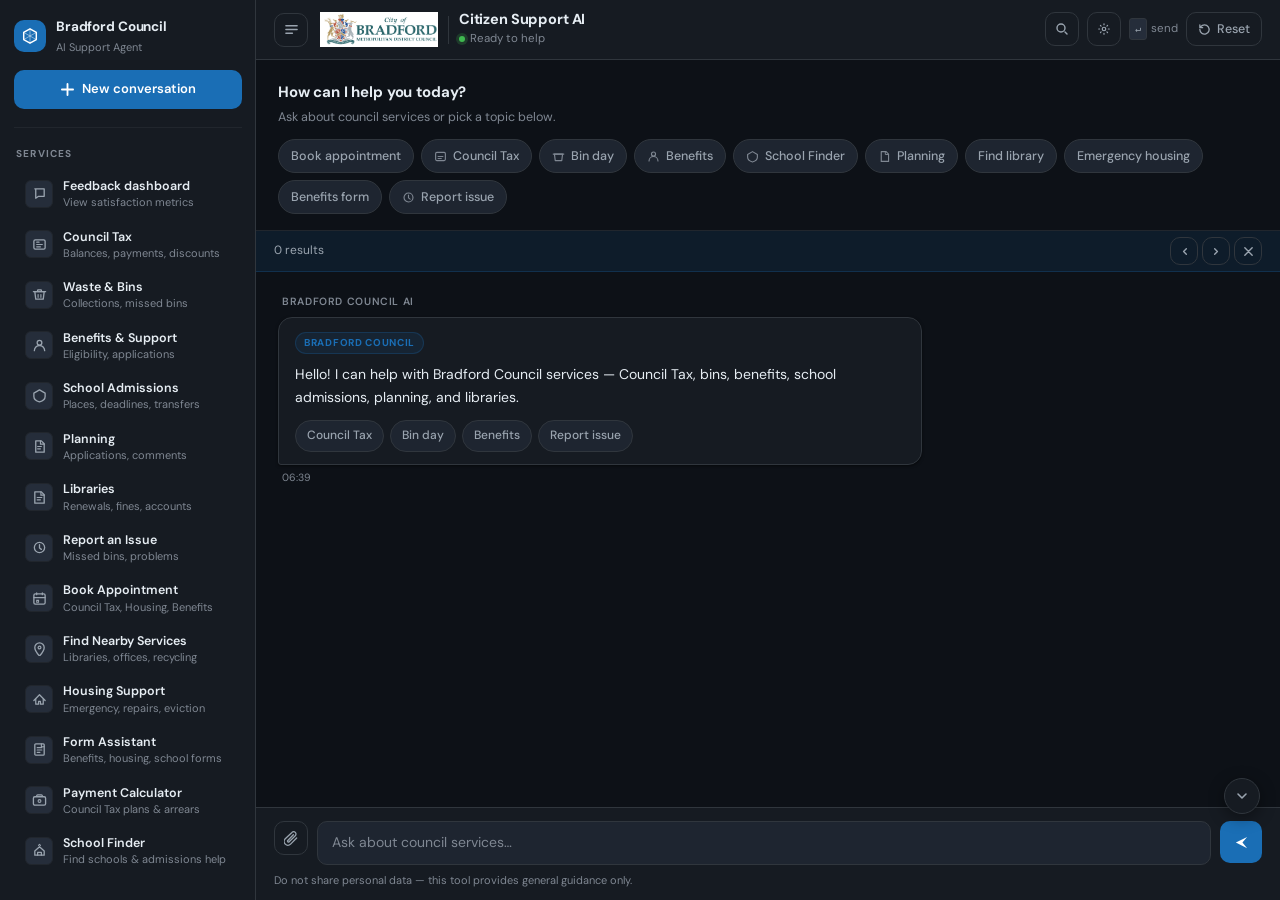
==== commit d21bcfa2: "changes" ====
--- a/Prototype/wwwroot/index.html
+++ b/Prototype/wwwroot/index.html
@@ -1,176 +1,777 @@
 <!doctype html>
-<html lang="en" data-theme="dark">
+<html lang="en" data-theme="dark" data-layout="default" data-accent="blue">
 <head>
   <meta charset="utf-8" />
   <meta name="viewport" content="width=device-width,initial-scale=1" />
-  <title>Bradford Council AI Agent</title>
+  <title>Bradford Council – Citizen Support AI</title>
   <link rel="preconnect" href="https://fonts.googleapis.com">
   <link rel="preconnect" href="https://fonts.gstatic.com" crossorigin>
-  <link href="https://fonts.googleapis.com/css2?family=Inter:wght@400;500;600;700;800&display=swap" rel="stylesheet">
+  <link href="https://fonts.googleapis.com/css2?family=DM+Sans:ital,opsz,wght@0,9..40,300;0,9..40,400;0,9..40,500;0,9..40,600;0,9..40,700;1,9..40,400&family=DM+Mono:wght@400;500&display=swap" rel="stylesheet">
   <link rel="stylesheet" href="./styles.css" />
 </head>
 <body>
-  <div class="app-shell">
-    <aside class="sidebar">
+
+<!-- ═══ SETTINGS PANEL (OVERLAY) ═══════════════════════════════ -->
+<div class="settings-overlay" id="settingsOverlay" aria-hidden="true">
+  <div class="settings-panel" id="settingsPanel" role="dialog" aria-modal="true" aria-label="Appearance settings">
+    <div class="settings-header">
+      <div class="settings-title">
+        <svg width="16" height="16" viewBox="0 0 16 16" fill="none"><path d="M8 2a1 1 0 1 0 0 2 1 1 0 0 0 0-2ZM3.05 5a5 5 0 0 1 9.9 0H14v1H2V5h1.05ZM2 8h12v1H2V8Zm0 3h12v1H2v-1Z" fill="currentColor" opacity=".3"/><circle cx="8" cy="3" r="1.2" stroke="currentColor" stroke-width="1.3"/><path d="M6.5 7.5a1.5 1.5 0 1 0 3 0 1.5 1.5 0 0 0-3 0ZM4 11.5a1.5 1.5 0 1 0 3 0 1.5 1.5 0 0 0-3 0ZM9 11.5a1.5 1.5 0 1 0 3 0 1.5 1.5 0 0 0-3 0Z" stroke="currentColor" stroke-width="1.3"/><path d="M8 5.5v.5M5.5 9.5H4M10.5 9.5H12M6.5 13H4M9.5 13H12" stroke="currentColor" stroke-width="1.2" stroke-linecap="round"/></svg>
+        Appearance
+      </div>
+      <button class="settings-close" id="settingsClose" aria-label="Close settings">
+        <svg width="14" height="14" viewBox="0 0 14 14" fill="none"><path d="M2 2l10 10M12 2L2 12" stroke="currentColor" stroke-width="1.6" stroke-linecap="round"/></svg>
+      </button>
+    </div>
+
+    <div class="settings-body">
+
+      <!-- Theme -->
+      <div class="settings-group">
+        <div class="settings-group-label">Theme</div>
+        <div class="theme-picker">
+          <button class="theme-option" data-theme-pick="dark" title="Dark" aria-label="Use dark theme">
+            <span class="theme-swatch dark-swatch"></span>
+            <span>Dark</span>
+          </button>
+          <button class="theme-option" data-theme-pick="light" title="Light" aria-label="Use light theme">
+            <span class="theme-swatch light-swatch"></span>
+            <span>Light</span>
+          </button>
+          <button class="theme-option" data-theme-pick="midnight" title="Midnight" aria-label="Use midnight theme">
+            <span class="theme-swatch midnight-swatch"></span>
+            <span>Midnight</span>
+          </button>
+          <button class="theme-option" data-theme-pick="warm" title="Warm" aria-label="Use warm theme">
+            <span class="theme-swatch warm-swatch"></span>
+            <span>Warm</span>
+          </button>
+        </div>
+      </div>
+
+      <!-- Accent colour -->
+      <div class="settings-group">
+        <div class="settings-group-label">Accent colour</div>
+        <div class="accent-picker">
+          <button class="accent-option" data-accent="blue" title="Blue" aria-label="Use blue accent colour" style="--c:#1a6eb5"></button>
+          <button class="accent-option" data-accent="teal"   title="Teal"   aria-label="Use teal accent colour" style="--c:#0d9488"></button>
+          <button class="accent-option" data-accent="green"  title="Green"  aria-label="Use green accent colour" style="--c:#16a34a"></button>
+          <button class="accent-option" data-accent="violet" title="Violet" aria-label="Use violet accent colour" style="--c:#7c3aed"></button>
+          <button class="accent-option" data-accent="rose"   title="Rose"   aria-label="Use rose accent colour" style="--c:#e11d48"></button>
+          <button class="accent-option" data-accent="amber"  title="Amber"  aria-label="Use amber accent colour" style="--c:#d97706"></button>
+          <button class="accent-option" data-accent="slate"  title="Slate"  aria-label="Use slate accent colour" style="--c:#475569"></button>
+        </div>
+      </div>
+
+      <!-- Layout -->
+      <div class="settings-group">
+        <div class="settings-group-label">Layout</div>
+        <div class="layout-picker">
+          <button class="layout-option" data-layout="default" title="Default — sidebar + main">
+            <span class="layout-preview default-preview">
+              <span class="lp-side"></span><span class="lp-main"></span>
+            </span>
+            <span>Default</span>
+          </button>
+          <button class="layout-option" data-layout="centered" title="Centered — full-width, no sidebar">
+            <span class="layout-preview centered-preview">
+              <span class="lp-center"></span>
+            </span>
+            <span>Centered</span>
+          </button>
+          <button class="layout-option" data-layout="wide" title="Wide — expanded chat area">
+            <span class="layout-preview wide-preview">
+              <span class="lp-side-sm"></span><span class="lp-main-wide"></span>
+            </span>
+            <span>Wide</span>
+          </button>
+          <button class="layout-option" data-layout="compact" title="Compact — tight spacing">
+            <span class="layout-preview compact-preview">
+              <span class="lp-side-sm"></span><span class="lp-main-compact"></span>
+            </span>
+            <span>Compact</span>
+          </button>
+        </div>
+      </div>
+
+      <!-- Font size -->
+      <div class="settings-group">
+        <div class="settings-group-label">Font size</div>
+        <div class="font-size-row">
+          <span class="fs-label">A</span>
+          <input type="range" class="fs-slider" id="fontSizeSlider" min="12" max="100" step="1" value="14">
+          <span class="fs-label large">A</span>
+          <span class="fs-value" id="fontSizeValue">14px</span>
+        </div>
+      </div>
+
+      <!-- Bubble style -->
+      <div class="settings-group">
+        <div class="settings-group-label">Message bubbles</div>
+        <div class="bubble-style-row">
+          <button class="bubble-style-btn" data-bubble="rounded" title="Rounded" aria-label="Use rounded message bubbles">
+            <svg width="36" height="22" viewBox="0 0 36 22"><rect x="2" y="2" width="32" height="18" rx="9" fill="none" stroke="currentColor" stroke-width="1.5"/></svg>
+            Rounded
+          </button>
+          <button class="bubble-style-btn" data-bubble="sharp" title="Sharp" aria-label="Use sharp message bubbles">
+            <svg width="36" height="22" viewBox="0 0 36 22"><rect x="2" y="2" width="32" height="18" rx="3" fill="none" stroke="currentColor" stroke-width="1.5"/></svg>
+            Sharp
+          </button>
+          <button class="bubble-style-btn" data-bubble="minimal" title="Minimal" aria-label="Use minimal message bubbles">
+            <svg width="36" height="22" viewBox="0 0 36 22"><rect x="2" y="2" width="32" height="18" rx="3" fill="none" stroke="currentColor" stroke-width="1.5" stroke-dasharray="4 2"/></svg>
+            Minimal
+          </button>
+        </div>
+      </div>
+
+      <!-- Animations toggle -->
+      <div class="settings-group">
+        <div class="settings-group-label">Animations</div>
+        <label class="toggle-row">
+          <span>Message animations</span>
+          <span class="toggle-wrap">
+            <input type="checkbox" id="animToggle" checked>
+            <span class="toggle-track"><span class="toggle-thumb"></span></span>
+          </span>
+        </label>
+        <label class="toggle-row">
+          <span>Typing indicator</span>
+          <span class="toggle-wrap">
+            <input type="checkbox" id="typingToggle" checked>
+            <span class="toggle-track"><span class="toggle-thumb"></span></span>
+          </span>
+        </label>
+      </div>
+
+      <!-- Timestamps -->
+      <div class="settings-group">
+        <div class="settings-group-label">Timestamps</div>
+        <label class="toggle-row">
+          <span>Show message time</span>
+          <span class="toggle-wrap">
+            <input type="checkbox" id="timestampToggle" checked>
+            <span class="toggle-track"><span class="toggle-thumb"></span></span>
+          </span>
+        </label>
+      </div>
+
+    </div>
+  </div>
+</div>
+
+<!-- ═══ APP SHELL ════════════════════════════════════════════════ -->
+<div class="app-shell" id="appShell">
+
+  <!-- ─── SIDEBAR ─────────────────────────────────────────────── -->
+  <aside class="sidebar" id="sidebar">
+    <div class="sidebar-inner">
+
       <div class="sidebar-top">
         <div class="brand">
+          <div class="brand-icon">
+            <svg width="18" height="18" viewBox="0 0 20 20" fill="none"><path d="M10 2L3 6V14L10 18L17 14V6L10 2Z" stroke="currentColor" stroke-width="1.6" stroke-linejoin="round"/><path d="M10 2V18M3 6L17 14M17 6L3 14" stroke="currentColor" stroke-width="1" stroke-opacity="0.5"/></svg>
+          </div>
           <div class="brand-copy">
-            <h1>Bradford AI Agent</h1>
-            <p>Citizen Support Prototype</p>
+            <span class="brand-name">Bradford Council</span>
+            <span class="brand-sub">AI Support Agent</span>
           </div>
         </div>
 
         <button class="new-chat-btn" id="newChatBtn" type="button">
-          <span>＋</span>
-          <span>New chat</span>
-        </button>
-      </div>
-
-      <div class="sidebar-section">
-        <div class="sidebar-heading">Services</div>
-
+          <svg width="13" height="13" viewBox="0 0 14 14" fill="none"><path d="M7 1v12M1 7h12" stroke="currentColor" stroke-width="2" stroke-linecap="round"/></svg>
+          New conversation
+        </button>
+      </div>
+
+      <!-- Services nav -->
+      <nav class="sidebar-section">
+        <span class="sidebar-heading">Services</span>
         <div class="service-list">
+
+          <a class="service-card" href="./feedback.html">
+            <span class="service-icon" aria-hidden="true">
+              <svg width="15" height="15" viewBox="0 0 16 16" fill="none">
+                <path d="M3 3h10v8H7l-3 2V3Z" stroke="currentColor" stroke-width="1.4" stroke-linejoin="round"/>
+              </svg>
+            </span>
+            <span class="service-text">
+              <strong>Feedback dashboard</strong>
+              <small>View satisfaction metrics</small>
+            </span>
+          </a>
+
           <button class="service-card" data-preset="How do I check my Council Tax balance?" type="button">
-            <span class="service-icon">💷</span>
-            <span>
+            <span class="service-icon" aria-hidden="true">
+              <svg width="15" height="15" viewBox="0 0 16 16" fill="none"><rect x="2" y="3" width="12" height="10" rx="1.5" stroke="currentColor" stroke-width="1.4"/><path d="M5 8h6M5 10.5h4M5 5.5h2.5" stroke="currentColor" stroke-width="1.2" stroke-linecap="round"/></svg>
+            </span>
+            <span class="service-text">
               <strong>Council Tax</strong>
               <small>Balances, payments, discounts</small>
             </span>
           </button>
 
+          
+
           <button class="service-card" data-preset="When is my bin collection day?" type="button">
-            <span class="service-icon">🗑️</span>
-            <span>
-              <strong>Waste & Bins</strong>
-              <small>Collections, missed bins, replacements</small>
+            <span class="service-icon" aria-hidden="true">
+              <svg width="15" height="15" viewBox="0 0 16 16" fill="none"><path d="M3 5h10l-1 8H4L3 5Z" stroke="currentColor" stroke-width="1.4" stroke-linejoin="round"/><path d="M1.5 5h13M6 5V3.5a.5.5 0 0 1 .5-.5h3a.5.5 0 0 1 .5.5V5" stroke="currentColor" stroke-width="1.4" stroke-linecap="round"/><path d="M6.5 8v3M9.5 8v3" stroke="currentColor" stroke-width="1.2" stroke-linecap="round"/></svg>
+            </span>
+            <span class="service-text">
+              <strong>Waste &amp; Bins</strong>
+              <small>Collections, missed bins</small>
             </span>
           </button>
 
           <button class="service-card" data-preset="How do I apply for Council Tax Support?" type="button">
-            <span class="service-icon">📄</span>
-            <span>
-              <strong>Benefits & Support</strong>
-              <small>Support, eligibility, evidence</small>
-            </span>
-          </button>
-
-          <button class="service-card" data-preset="How do I apply for a school place?" type="button">
-            <span class="service-icon">🎓</span>
-            <span>
+            <span class="service-icon" aria-hidden="true">
+              <svg width="15" height="15" viewBox="0 0 16 16" fill="none"><circle cx="8" cy="5" r="2.5" stroke="currentColor" stroke-width="1.4"/><path d="M2.5 13.5c0-3.038 2.462-5.5 5.5-5.5s5.5 2.462 5.5 5.5" stroke="currentColor" stroke-width="1.4" stroke-linecap="round"/></svg>
+            </span>
+            <span class="service-text">
+              <strong>Benefits &amp; Support</strong>
+              <small>Eligibility, applications</small>
+            </span>
+          </button>
+
+          <button class="service-card" type="button" onclick="openAdmissionsPanel()" aria-label="Open School Admissions guidance panel">
+            <span class="service-icon" aria-hidden="true">
+              <svg width="15" height="15" viewBox="0 0 16 16" fill="none"><path d="M8 2L2 5.5V9c0 3 2.5 4.8 6 5.8 3.5-1 6-2.8 6-5.8V5.5L8 2Z" stroke="currentColor" stroke-width="1.4" stroke-linejoin="round"/></svg>
+            </span>
+            <span class="service-text">
               <strong>School Admissions</strong>
               <small>Places, deadlines, transfers</small>
             </span>
           </button>
 
           <button class="service-card" data-preset="How can I check my planning application status?" type="button">
-            <span class="service-icon">🏗️</span>
-            <span>
+            <span class="service-icon" aria-hidden="true">
+              <svg width="15" height="15" viewBox="0 0 16 16" fill="none"><path d="M4 2h6l3 3v9H4V2Z" stroke="currentColor" stroke-width="1.4" stroke-linejoin="round"/><path d="M9 2v3.5H13M6 8h4M6 10.5h3" stroke="currentColor" stroke-width="1.2" stroke-linecap="round"/></svg>
+            </span>
+            <span class="service-text">
               <strong>Planning</strong>
-              <small>Applications, comments, permission</small>
+              <small>Applications, comments</small>
             </span>
           </button>
 
           <button class="service-card" data-preset="How do I renew library books online?" type="button">
-            <span class="service-icon">📚</span>
-            <span>
+            <span class="service-icon" aria-hidden="true">
+              <svg width="15" height="15" viewBox="0 0 16 16" fill="none"><path d="M3 2h7l3 3v9H3V2Z" stroke="currentColor" stroke-width="1.4" stroke-linejoin="round"/><path d="M9.5 2v3.5H13M5.5 8h5M5.5 10.5h3.5" stroke="currentColor" stroke-width="1.2" stroke-linecap="round"/></svg>
+            </span>
+            <span class="service-text">
               <strong>Libraries</strong>
-              <small>Renewals, accounts, fines</small>
+              <small>Renewals, fines, accounts</small>
             </span>
           </button>
 
           <button class="service-card" data-preset="How do I report a missed bin?" type="button">
-            <span class="service-icon">🚛</span>
-            <span>
-              <strong>Report Issues</strong>
-              <small>Missed bins, service problems</small>
-            </span>
-          </button>
-        </div>
-      </div>
-
+            <span class="service-icon" aria-hidden="true">
+              <svg width="15" height="15" viewBox="0 0 16 16" fill="none"><circle cx="8" cy="8" r="5.5" stroke="currentColor" stroke-width="1.4"/><path d="M8 5v3.5l2 1.5" stroke="currentColor" stroke-width="1.4" stroke-linecap="round" stroke-linejoin="round"/></svg>
+            </span>
+            <span class="service-text">
+              <strong>Report an Issue</strong>
+              <small>Missed bins, problems</small>
+            </span>
+          </button>
+
+          <!-- ── New services ──────────────────────────────────────────────── -->
+
+          <button class="service-card" type="button" onclick="openAppointmentPanel()" aria-label="Open Appointment booking panel">
+            <span class="service-icon" aria-hidden="true">
+              <svg width="15" height="15" viewBox="0 0 16 16" fill="none"><rect x="2" y="3" width="12" height="11" rx="1.5" stroke="currentColor" stroke-width="1.4"/><path d="M5 2v2M11 2v2M2 7h12" stroke="currentColor" stroke-width="1.3" stroke-linecap="round"/><path d="M5 10h2v2H5z" stroke="currentColor" stroke-width="1.1"/></svg>
+            </span>
+            <span class="service-text">
+              <strong>Book Appointment</strong>
+              <small>Council Tax, Housing, Benefits</small>
+            </span>
+          </button>
+
+          <button class="service-card" type="button" onclick="openNearbyPanel()" aria-label="Open Find Nearby Services panel">
+            <span class="service-icon" aria-hidden="true">
+              <svg width="15" height="15" viewBox="0 0 16 16" fill="none"><path d="M8 2C5.24 2 3 4.24 3 7c0 3.75 5 9 5 9s5-5.25 5-9c0-2.76-2.24-5-5-5Z" stroke="currentColor" stroke-width="1.4"/><circle cx="8" cy="7" r="1.5" stroke="currentColor" stroke-width="1.3"/></svg>
+            </span>
+            <span class="service-text">
+              <strong>Find Nearby Services</strong>
+              <small>Libraries, offices, recycling</small>
+            </span>
+          </button>
+
+          <button class="service-card" type="button" onclick="openHousingPanel()" aria-label="Open Housing Support panel">
+            <span class="service-icon" aria-hidden="true">
+              <svg width="15" height="15" viewBox="0 0 16 16" fill="none"><path d="M2 9L8 3l6 6" stroke="currentColor" stroke-width="1.4" stroke-linecap="round" stroke-linejoin="round"/><path d="M4 7.5V13h3v-3h2v3h3V7.5" stroke="currentColor" stroke-width="1.3" stroke-linecap="round" stroke-linejoin="round"/></svg>
+            </span>
+            <span class="service-text">
+              <strong>Housing Support</strong>
+              <small>Emergency, repairs, eviction</small>
+            </span>
+          </button>
+
+          <button class="service-card" type="button" onclick="openFormPanel()" aria-label="Open Form Assistant panel">
+            <span class="service-icon" aria-hidden="true">
+              <svg width="15" height="15" viewBox="0 0 16 16" fill="none"><path d="M4 2h8a1 1 0 0 1 1 1v10a1 1 0 0 1-1 1H4a1 1 0 0 1-1-1V3a1 1 0 0 1 1-1Z" stroke="currentColor" stroke-width="1.4"/><path d="M5.5 6h5M5.5 8.5h5M5.5 11h3" stroke="currentColor" stroke-width="1.2" stroke-linecap="round"/><path d="M10 2v3h3" stroke="currentColor" stroke-width="1.2" stroke-linecap="round" stroke-linejoin="round"/></svg>
+            </span>
+            <span class="service-text">
+              <strong>Form Assistant</strong>
+              <small>Benefits, housing, school forms</small>
+            </span>
+          </button>
+
+          <button class="service-card" type="button" onclick="openCtPanel()" aria-label="Open Council Tax Payment Calculator panel">
+            <span class="service-icon" aria-hidden="true">
+              <svg width="15" height="15" viewBox="0 0 16 16" fill="none"><rect x="1.5" y="4" width="13" height="9" rx="1.5" stroke="currentColor" stroke-width="1.4"/><path d="M5 4V3a1 1 0 0 1 1-1h4a1 1 0 0 1 1 1v1" stroke="currentColor" stroke-width="1.3"/><circle cx="8" cy="8.5" r="1.5" stroke="currentColor" stroke-width="1.2"/></svg>
+            </span>
+            <span class="service-text">
+              <strong>Payment Calculator</strong>
+              <small>Council Tax plans &amp; arrears</small>
+            </span>
+          </button>
+
+          <button class="service-card" type="button" onclick="openSchoolPanel()" aria-label="Open School Finder panel">
+            <span class="service-icon" aria-hidden="true">
+              <svg width="15" height="15" viewBox="0 0 16 16" fill="none"><path d="M3 13V8.5L8 4l5 4.5V13H3Z" stroke="currentColor" stroke-width="1.4" stroke-linejoin="round"/><path d="M6 13v-3h4v3" stroke="currentColor" stroke-width="1.3" stroke-linecap="round" stroke-linejoin="round"/><path d="M7 2.5L8 1.5l1 1" stroke="currentColor" stroke-width="1.2" stroke-linecap="round" stroke-linejoin="round"/></svg>
+            </span>
+            <span class="service-text">
+              <strong>School Finder</strong>
+              <small>Find schools &amp; admissions help</small>
+            </span>
+          </button>
+
+        </div>
+      </nav>
+
+      <!-- Session -->
       <div class="sidebar-section">
-        <div class="sidebar-heading">Session</div>
+        <span class="sidebar-heading">Session</span>
         <div class="session-card">
-          <div class="session-line">
-            <span class="session-label">Session ID</span>
-            <span id="sessionPill" class="session-pill">Session: ...</span>
+          <div class="session-row">
+            <span class="session-label">
+              <svg width="11" height="11" viewBox="0 0 12 12" fill="none"><rect x="1.5" y="1.5" width="9" height="9" rx="1" stroke="currentColor" stroke-width="1.2"/><path d="M4 6h4M4 4h4M4 8h2" stroke="currentColor" stroke-width="1" stroke-linecap="round"/></svg>
+              Session
+            </span>
+            <code id="sessionPill" class="session-pill">—</code>
           </div>
-          <div class="session-line">
-            <span class="session-label">Theme</span>
-            <button class="theme-toggle" id="themeToggle" type="button">
-              <span id="themeLabel">Dark</span>
-            </button>
+          <div class="session-row">
+            <span class="session-label">
+              <svg width="11" height="11" viewBox="0 0 12 12" fill="none"><circle cx="6" cy="6" r="4.5" stroke="currentColor" stroke-width="1.2"/><path d="M6 3.5V6l1.5 1.5" stroke="currentColor" stroke-width="1.2" stroke-linecap="round"/></svg>
+              Started
+            </span>
+            <span class="session-time" id="sessionTime">—</span>
           </div>
-        </div>
-      </div>
-
+          <div class="session-row">
+            <span class="session-label">
+              <svg width="11" height="11" viewBox="0 0 12 12" fill="none"><path d="M2 9.5h8M4 9.5V4l2-2 2 2v5.5" stroke="currentColor" stroke-width="1.2" stroke-linecap="round" stroke-linejoin="round"/></svg>
+              Messages
+            </span>
+            <span class="session-pill" id="msgCount">0</span>
+          </div>
+        </div>
+      </div>
+
+      <!-- Disclaimer -->
       <div class="sidebar-note">
-        <strong>Prototype note</strong>
-        <p>
-          This is a student prototype using FAQ retrieval and follow-up support.
-          Do not share personal or sensitive information in the chat.
-        </p>
-      </div>
-    </aside>
-
-    <main class="main-panel">
-      <header class="topbar">
-        <div class="topbar-left">
-  <button class="menu-toggle-btn" id="toggleSidebarBtn" type="button">☰</button>
-
-  <img src="./assets/bradford-logo.png" alt="Bradford Council Logo" class="topbar-logo" />
-
-  <div class="title-block">
-    <h2>Citizen Support Conversational AI Agent</h2>
-    <p id="statusLine">Ready</p>
-  </div>
-</div>
-
-        <div class="topbar-actions">
-  <span class="shortcut-hint">Enter to send</span>
-  <button class="secondary-btn" id="resetBtn" type="button">Reset</button>
-</div>
-      </header>
-
-      <section class="hero-panel">
-        <div class="hero-copy">
-          <span class="eyebrow">Bradford Council • AI assistant</span>
-          <h3>Ask about council services, get signposting, and continue with follow-up questions.</h3>
-          <p>
-            Try asking about Council Tax, bins, benefits, school admissions,
-            planning, or library services.
-          </p>
-        </div>
-
-        <div class="hero-actions">
-          <button class="hero-chip" data-preset="How do I check my Council Tax balance?" type="button">Council Tax</button>
-          <button class="hero-chip" data-preset="When is my bin collection day?" type="button">Bin day</button>
-          <button class="hero-chip" data-preset="How do I apply for Council Tax Support?" type="button">Support</button>
-          <button class="hero-chip" data-preset="How do I apply for a school place?" type="button">School place</button>
-        </div>
-      </section>
-
-      <section class="chat-panel">
-        <div id="chat" class="chat-stream"></div>
-
-        <div class="composer-wrap">
-          <div class="composer">
+        <svg width="13" height="13" viewBox="0 0 14 14" fill="none"><circle cx="7" cy="7" r="5.5" stroke="currentColor" stroke-width="1.3"/><path d="M7 6v4M7 4.5v.5" stroke="currentColor" stroke-width="1.3" stroke-linecap="round"/></svg>
+        <p>Prototype — do not share personal or sensitive information in this chat.</p>
+      </div>
+
+    </div>
+  </aside>
+
+  <!-- ─── MAIN ─────────────────────────────────────────────────── -->
+  <main class="main-panel">
+
+    <!-- Topbar -->
+    <header class="topbar">
+      <div class="topbar-left">
+        <button class="icon-btn" id="toggleSidebarBtn" type="button" aria-label="Toggle sidebar">
+          <svg width="15" height="15" viewBox="0 0 16 16" fill="none"><path d="M2 4h12M2 8h12M2 12h7" stroke="currentColor" stroke-width="1.5" stroke-linecap="round"/></svg>
+        </button>
+
+        <div class="topbar-brand">
+          <img src="./assets/bradford-logo.png" alt="Bradford Council" class="topbar-logo"
+               onerror="this.style.display='none'" />
+          <div class="topbar-divider"></div>
+          <div class="topbar-title">
+            <h1>Citizen Support AI</h1>
+            <div class="status-row">
+              <span class="status-dot" id="statusDot"></span>
+              <span id="statusLine">Ready to help</span>
+            </div>
+          </div>
+        </div>
+      </div>
+
+      <div class="topbar-right">
+        <div class="message-search-wrap" id="searchWrap">
+          <input type="text" class="search-input" id="searchInput" placeholder="Search messages…" aria-label="Search chat history"/>
+          <svg class="search-icon" width="13" height="13" viewBox="0 0 14 14" fill="none"><circle cx="6" cy="6" r="4" stroke="currentColor" stroke-width="1.4"/><path d="M10 10l2 2" stroke="currentColor" stroke-width="1.4" stroke-linecap="round"/></svg>
+        </div>
+
+        <button class="icon-btn" id="searchToggleBtn" aria-label="Search messages" title="Search messages">
+          <svg width="14" height="14" viewBox="0 0 14 14" fill="none"><circle cx="6" cy="6" r="4" stroke="currentColor" stroke-width="1.4"/><path d="M10 10l2 2" stroke="currentColor" stroke-width="1.4" stroke-linecap="round"/></svg>
+        </button>
+
+        <button class="icon-btn" id="settingsBtn" aria-label="Appearance settings" title="Appearance">
+          <svg width="14" height="14" viewBox="0 0 16 16" fill="none"><circle cx="8" cy="8" r="2" stroke="currentColor" stroke-width="1.4"/><path d="M8 2v1M8 13v1M2 8h1M13 8h1M3.93 3.93l.71.71M11.36 11.36l.71.71M3.93 12.07l.71-.71M11.36 4.64l.71-.71" stroke="currentColor" stroke-width="1.4" stroke-linecap="round"/></svg>
+        </button>
+
+        <span class="kbd-hint"><kbd>↵</kbd> send</span>
+
+        <button class="ghost-btn" id="resetBtn" type="button">
+          <svg width="13" height="13" viewBox="0 0 14 14" fill="none"><path d="M2 7a5 5 0 1 0 1-3M2 2v3h3" stroke="currentColor" stroke-width="1.4" stroke-linecap="round" stroke-linejoin="round"/></svg>
+          Reset
+        </button>
+      </div>
+    </header>
+
+    <!-- Quickstart -->
+    <section class="quickstart" id="quickstart">
+      <div class="quickstart-header">
+        <h2>How can I help you today?</h2>
+        <p>Ask about council services or pick a topic below.</p>
+      </div>
+      <div class="quickstart-chips">
+        <button class="qs-chip" type="button" onclick="openAppointmentPanel()" aria-label="Book an appointment with Bradford Council">Book appointment</button>
+        <button class="qs-chip" data-preset="How do I check my Council Tax balance?" type="button">
+          <svg width="13" height="13" viewBox="0 0 16 16" fill="none" aria-hidden="true"><rect x="2" y="3" width="12" height="10" rx="1.5" stroke="currentColor" stroke-width="1.4"/><path d="M5 8h6M5 10.5h4" stroke="currentColor" stroke-width="1.2" stroke-linecap="round"/></svg>
+          Council Tax
+        </button>
+        <button class="qs-chip" data-preset="When is my bin collection day?" type="button">
+          <svg width="13" height="13" viewBox="0 0 16 16" fill="none" aria-hidden="true"><path d="M3 5h10l-1 8H4L3 5Z" stroke="currentColor" stroke-width="1.4" stroke-linejoin="round"/><path d="M1.5 5h13" stroke="currentColor" stroke-width="1.4" stroke-linecap="round"/></svg>
+          Bin day
+        </button>
+        <button class="qs-chip" data-preset="How do I apply for Council Tax Support?" type="button">
+          <svg width="13" height="13" viewBox="0 0 16 16" fill="none" aria-hidden="true"><circle cx="8" cy="5" r="2.5" stroke="currentColor" stroke-width="1.4"/><path d="M2.5 13.5c0-3.038 2.462-5.5 5.5-5.5s5.5 2.462 5.5 5.5" stroke="currentColor" stroke-width="1.4" stroke-linecap="round"/></svg>
+          Benefits
+        </button>
+        <button class="qs-chip" type="button" onclick="openSchoolPanel()" aria-label="Open School Finder for schools and admissions help">
+          <svg width="13" height="13" viewBox="0 0 16 16" fill="none" aria-hidden="true"><path d="M8 2L2 5.5V9c0 3 2.5 4.8 6 5.8 3.5-1 6-2.8 6-5.8V5.5L8 2Z" stroke="currentColor" stroke-width="1.4" stroke-linejoin="round"/></svg>
+          School Finder
+        </button>
+        <button class="qs-chip" data-preset="How can I check my planning application status?" type="button">
+          <svg width="13" height="13" viewBox="0 0 16 16" fill="none" aria-hidden="true"><path d="M4 2h6l3 3v9H4V2Z" stroke="currentColor" stroke-width="1.4" stroke-linejoin="round"/><path d="M9 2v3.5H13" stroke="currentColor" stroke-width="1.2" stroke-linecap="round"/></svg>
+          Planning
+        </button>
+        <button class="qs-chip" type="button" onclick="openNearbyPanel({category:'library'})" aria-label="Find my nearest library">Find library</button>
+        <button class="qs-chip" type="button" onclick="openHousingPanel({route:'rough_sleeping'})" aria-label="Get emergency housing help">Emergency housing</button>
+        <button class="qs-chip" type="button" onclick="openFormPanel()" aria-label="Open Form Assistant for guided form help">Benefits form</button>
+        <button class="qs-chip" data-preset="How do I report a missed bin?" type="button">
+          <svg width="13" height="13" viewBox="0 0 16 16" fill="none" aria-hidden="true"><circle cx="8" cy="8" r="5.5" stroke="currentColor" stroke-width="1.4"/><path d="M8 5v3.5l2 1.5" stroke="currentColor" stroke-width="1.4" stroke-linecap="round" stroke-linejoin="round"/></svg>
+          Report issue
+        </button>
+      </div>
+    </section>
+
+    <!-- Search results bar -->
+    <div class="search-results-bar" id="searchResultsBar" hidden>
+      <span id="searchResultsText">0 results</span>
+      <div class="search-nav">
+        <button class="icon-btn sm" id="searchPrev" aria-label="Previous result">
+          <svg width="11" height="11" viewBox="0 0 12 12" fill="none"><path d="M8 9L5 6l3-3" stroke="currentColor" stroke-width="1.5" stroke-linecap="round" stroke-linejoin="round"/></svg>
+        </button>
+        <button class="icon-btn sm" id="searchNext" aria-label="Next result">
+          <svg width="11" height="11" viewBox="0 0 12 12" fill="none"><path d="M4 3l3 3-3 3" stroke="currentColor" stroke-width="1.5" stroke-linecap="round" stroke-linejoin="round"/></svg>
+        </button>
+        <button class="icon-btn sm" id="searchClear" aria-label="Clear search">
+          <svg width="11" height="11" viewBox="0 0 12 12" fill="none"><path d="M2 2l8 8M10 2L2 10" stroke="currentColor" stroke-width="1.5" stroke-linecap="round"/></svg>
+        </button>
+      </div>
+    </div>
+
+    <!-- Chat stream -->
+    <section class="chat-panel">
+      <div id="chat" class="chat-stream" role="log" aria-live="polite" aria-label="Conversation"></div>
+
+      <div class="composer-wrap">
+        <div class="composer">
+          <button class="attach-btn icon-btn" id="attachBtn" type="button" aria-label="Attach file" title="Attach file">
+            <svg width="15" height="15" viewBox="0 0 16 16" fill="none"><path d="M13.5 7.5L7 14a4 4 0 0 1-5.66-5.66L8.5 1.5a2.5 2.5 0 0 1 3.54 3.54L5.5 11.5a1 1 0 0 1-1.42-1.42L10 4" stroke="currentColor" stroke-width="1.4" stroke-linecap="round" stroke-linejoin="round"/></svg>
+          </button>
+          <div class="input-wrap">
             <input
               id="msg"
               type="text"
-              placeholder="Ask about Council Tax, Waste/Bins, Benefits, School Admissions..."
+              placeholder="Ask about council services…"
               autocomplete="off"
+              aria-label="Message input"
+              maxlength="1000"
             />
-            <button id="sendBtn" class="send-btn" type="button">Send</button>
+            <span class="char-count" id="charCount"></span>
           </div>
-          <div class="composer-note">
-            Avoid sharing personal data. This tool provides general guidance and signposting.
-          </div>
-        </div>
-      </section>
-    </main>
-  </div>
-
-  <script src="./app.js"></script>
+          <button id="sendBtn" class="send-btn" type="button" aria-label="Send message">
+            <svg width="15" height="15" viewBox="0 0 16 16" fill="none"><path d="M2 8l12-6-5 6 5 6-12-6Z" fill="currentColor"/></svg>
+          </button>
+        </div>
+        <p class="composer-note">Do not share personal data — this tool provides general guidance only.</p>
+      </div>
+    </section>
+
+    <!-- Scroll-to-bottom FAB -->
+    <button class="scroll-fab" id="scrollFab" aria-label="Scroll to bottom" hidden>
+      <svg width="14" height="14" viewBox="0 0 14 14" fill="none"><path d="M3 5l4 4 4-4" stroke="currentColor" stroke-width="1.6" stroke-linecap="round" stroke-linejoin="round"/></svg>
+    </button>
+
+  </main>
+</div><!-- /.app-shell -->
+
+<!-- Toast container -->
+<div class="toast-container" id="toastContainer" aria-live="assertive" aria-atomic="true"></div>
+
+<!-- Feedback modal -->
+<div class="feedback-modal-overlay" id="feedbackModalOverlay" aria-hidden="true">
+  <div
+    class="feedback-modal"
+    id="feedbackModal"
+    role="dialog"
+    aria-modal="true"
+    aria-labelledby="feedbackModalTitle"
+    aria-describedby="feedbackModalDesc"
+    tabindex="-1"
+  >
+    <div class="feedback-modal-header">
+      <h2 id="feedbackModalTitle">Share feedback</h2>
+      <button
+        type="button"
+        class="icon-btn"
+        id="feedbackModalClose"
+        aria-label="Close feedback dialog"
+      >
+        <svg width="14" height="14" viewBox="0 0 14 14" fill="none">
+          <path d="M2 2l10 10M12 2L2 12" stroke="currentColor" stroke-width="1.6" stroke-linecap="round"/>
+        </svg>
+      </button>
+    </div>
+
+    <p id="feedbackModalDesc" class="feedback-modal-desc">
+      Add an optional comment about this response.
+    </p>
+
+    <label for="feedbackComment" class="feedback-label">Comment</label>
+    <textarea
+      id="feedbackComment"
+      class="feedback-textarea"
+      rows="5"
+      maxlength="500"
+      placeholder="Tell us what was useful or what could be improved"
+    ></textarea>
+
+    <div class="feedback-modal-actions">
+      <button type="button" class="ghost-btn" id="feedbackCancelBtn">Cancel</button>
+      <button type="button" class="send-btn feedback-submit-btn" id="feedbackSubmitBtn">Submit</button>
+    </div>
+  </div>
+</div>
+<!-- ═══ FORM ASSISTANT PANEL ════════════════════════════════════ -->
+<div class="fp-overlay" id="fpOverlay" aria-hidden="true">
+  <div
+    class="fp-panel"
+    id="fpPanel"
+    role="dialog"
+    aria-modal="true"
+    aria-labelledby="fpTitle"
+    tabindex="-1"
+  >
+    <!-- Header -->
+    <div class="fp-header">
+      <div class="fp-header-left">
+        <svg class="fp-header-icon" width="16" height="16" viewBox="0 0 16 16" fill="none" aria-hidden="true">
+          <path d="M4 2h8a1 1 0 0 1 1 1v10a1 1 0 0 1-1 1H4a1 1 0 0 1-1-1V3a1 1 0 0 1 1-1Z"
+                stroke="currentColor" stroke-width="1.4"/>
+          <path d="M5.5 6h5M5.5 8.5h5M5.5 11h3"
+                stroke="currentColor" stroke-width="1.2" stroke-linecap="round"/>
+          <path d="M10 2v3h3" stroke="currentColor" stroke-width="1.2"
+                stroke-linecap="round" stroke-linejoin="round"/>
+        </svg>
+        <span id="fpTitle">Form Assistant</span>
+      </div>
+      <button class="icon-btn" id="fpClose" aria-label="Close Form Assistant" type="button">
+        <svg width="14" height="14" viewBox="0 0 14 14" fill="none" aria-hidden="true">
+          <path d="M2 2l10 10M12 2L2 12" stroke="currentColor" stroke-width="1.6" stroke-linecap="round"/>
+        </svg>
+      </button>
+    </div>
+
+    <!-- Scrollable body — populated by JS -->
+    <div class="fp-body" id="fpBody" aria-live="polite"></div>
+  </div>
+</div>
+
+<!-- ═══ NEARBY SERVICES PANEL ════════════════════════════════════ -->
+<div class="fp-overlay" id="nsOverlay" aria-hidden="true">
+  <div
+    class="fp-panel"
+    id="nsPanel"
+    role="dialog"
+    aria-modal="true"
+    aria-labelledby="nsTitle"
+    tabindex="-1"
+  >
+    <div class="fp-header">
+      <div class="fp-header-left">
+        <svg class="fp-header-icon" width="16" height="16" viewBox="0 0 16 16" fill="none" aria-hidden="true">
+          <path d="M8 2C5.24 2 3 4.24 3 7c0 3.75 5 9 5 9s5-5.25 5-9c0-2.76-2.24-5-5-5Z"
+                stroke="currentColor" stroke-width="1.4"/>
+          <circle cx="8" cy="7" r="1.5" stroke="currentColor" stroke-width="1.3"/>
+        </svg>
+        <span id="nsTitle">Find Nearby Services</span>
+      </div>
+      <button class="icon-btn" id="nsClose" aria-label="Close Find Nearby Services" type="button">
+        <svg width="14" height="14" viewBox="0 0 14 14" fill="none" aria-hidden="true">
+          <path d="M2 2l10 10M12 2L2 12" stroke="currentColor" stroke-width="1.6" stroke-linecap="round"/>
+        </svg>
+      </button>
+    </div>
+    <div class="fp-body" id="nsBody" aria-live="polite"></div>
+  </div>
+</div>
+
+<!-- ═══ SCHOOL FINDER PANEL ══════════════════════════════════════ -->
+<div class="fp-overlay" id="sfOverlay" aria-hidden="true">
+  <div
+    class="fp-panel"
+    id="sfPanel"
+    role="dialog"
+    aria-modal="true"
+    aria-labelledby="sfTitle"
+    tabindex="-1"
+  >
+    <!-- Header -->
+    <div class="fp-header">
+      <div class="fp-header-left">
+        <svg class="fp-header-icon" width="16" height="16" viewBox="0 0 16 16" fill="none" aria-hidden="true">
+          <path d="M3 13V8.5L8 4l5 4.5V13H3Z" stroke="currentColor" stroke-width="1.4" stroke-linejoin="round"/>
+          <path d="M6 13v-3h4v3" stroke="currentColor" stroke-width="1.3" stroke-linecap="round" stroke-linejoin="round"/>
+          <path d="M7 2.5L8 1.5l1 1" stroke="currentColor" stroke-width="1.2" stroke-linecap="round" stroke-linejoin="round"/>
+        </svg>
+        <span id="sfTitle">School Finder</span>
+      </div>
+      <button class="icon-btn" id="sfClose" aria-label="Close School Finder" type="button">
+        <svg width="14" height="14" viewBox="0 0 14 14" fill="none" aria-hidden="true">
+          <path d="M2 2l10 10M12 2L2 12" stroke="currentColor" stroke-width="1.6" stroke-linecap="round"/>
+        </svg>
+      </button>
+    </div>
+
+    <!-- Scrollable body — populated by JS -->
+    <div class="fp-body" id="sfBody" aria-live="polite"></div>
+  </div>
+</div>
+
+<!-- ═══ APPOINTMENT PANEL ═════════════════════════════════════════ -->
+<div class="fp-overlay" id="apOverlay" aria-hidden="true">
+  <div
+    class="fp-panel"
+    id="apPanel"
+    role="dialog"
+    aria-modal="true"
+    aria-labelledby="apTitle"
+    tabindex="-1"
+  >
+    <!-- Header -->
+    <div class="fp-header">
+      <div class="fp-header-left">
+        <svg class="fp-header-icon" width="16" height="16" viewBox="0 0 16 16" fill="none" aria-hidden="true">
+          <rect x="2" y="3" width="12" height="11" rx="1.5" stroke="currentColor" stroke-width="1.4"/>
+          <path d="M5 2v2M11 2v2M2 7h12" stroke="currentColor" stroke-width="1.3" stroke-linecap="round"/>
+          <path d="M5 10h2v2H5z" stroke="currentColor" stroke-width="1.1"/>
+        </svg>
+        <span id="apTitle">Book Appointment</span>
+      </div>
+      <button class="icon-btn" id="apClose" aria-label="Close appointment booking" type="button">
+        <svg width="14" height="14" viewBox="0 0 14 14" fill="none" aria-hidden="true">
+          <path d="M2 2l10 10M12 2L2 12" stroke="currentColor" stroke-width="1.6" stroke-linecap="round"/>
+        </svg>
+      </button>
+    </div>
+
+    <!-- Scrollable body — populated by JS -->
+    <div class="fp-body" id="apBody" aria-live="polite"></div>
+  </div>
+</div>
+
+<!-- ═══ SCHOOL ADMISSIONS PANEL ═══════════════════════════════════ -->
+<div class="fp-overlay" id="saOverlay" aria-hidden="true">
+  <div
+    class="fp-panel"
+    id="saPanel"
+    role="dialog"
+    aria-modal="true"
+    aria-labelledby="saTitle"
+    tabindex="-1"
+  >
+    <div class="fp-header">
+      <div class="fp-header-left">
+        <svg class="fp-header-icon" width="16" height="16" viewBox="0 0 16 16" fill="none" aria-hidden="true">
+          <path d="M8 2L2 5.5V9c0 3 2.5 4.8 6 5.8 3.5-1 6-2.8 6-5.8V5.5L8 2Z"
+                stroke="currentColor" stroke-width="1.4" stroke-linejoin="round"/>
+        </svg>
+        <span id="saTitle">School Admissions</span>
+      </div>
+      <button class="icon-btn" id="saClose" aria-label="Close School Admissions" type="button">
+        <svg width="14" height="14" viewBox="0 0 14 14" fill="none" aria-hidden="true">
+          <path d="M2 2l10 10M12 2L2 12" stroke="currentColor" stroke-width="1.6" stroke-linecap="round"/>
+        </svg>
+      </button>
+    </div>
+    <div class="fp-body" id="saBody" aria-live="polite"></div>
+  </div>
+</div>
+
+<!-- ═══ HOUSING SUPPORT PANEL ════════════════════════════════════ -->
+<div class="fp-overlay" id="hsOverlay" aria-hidden="true">
+  <div
+    class="fp-panel"
+    id="hsPanel"
+    role="dialog"
+    aria-modal="true"
+    aria-labelledby="hsTitle"
+    tabindex="-1"
+  >
+    <div class="fp-header">
+      <div class="fp-header-left">
+        <svg class="fp-header-icon" width="16" height="16" viewBox="0 0 16 16" fill="none" aria-hidden="true">
+          <path d="M2 9L8 3l6 6" stroke="currentColor" stroke-width="1.4" stroke-linecap="round" stroke-linejoin="round"/>
+          <path d="M4 7.5V13h3v-3h2v3h3V7.5" stroke="currentColor" stroke-width="1.3" stroke-linecap="round" stroke-linejoin="round"/>
+        </svg>
+        <span id="hsTitle">Housing Support</span>
+      </div>
+      <button class="icon-btn" id="hsClose" aria-label="Close Housing Support" type="button">
+        <svg width="14" height="14" viewBox="0 0 14 14" fill="none" aria-hidden="true">
+          <path d="M2 2l10 10M12 2L2 12" stroke="currentColor" stroke-width="1.6" stroke-linecap="round"/>
+        </svg>
+      </button>
+    </div>
+    <div class="fp-body" id="hsBody" aria-live="polite"></div>
+  </div>
+</div>
+
+<!-- ═══ COUNCIL TAX CALCULATOR PANEL ════════════════════════════ -->
+<div class="fp-overlay" id="ctOverlay" aria-hidden="true">
+  <div
+    class="fp-panel"
+    id="ctPanel"
+    role="dialog"
+    aria-modal="true"
+    aria-labelledby="ctTitle"
+    tabindex="-1"
+  >
+    <div class="fp-header">
+      <div class="fp-header-left">
+        <svg class="fp-header-icon" width="16" height="16" viewBox="0 0 16 16" fill="none" aria-hidden="true">
+          <rect x="1.5" y="4" width="13" height="9" rx="1.5" stroke="currentColor" stroke-width="1.4"/>
+          <path d="M5 4V3a1 1 0 0 1 1-1h4a1 1 0 0 1 1 1v1" stroke="currentColor" stroke-width="1.3"/>
+          <circle cx="8" cy="8.5" r="1.5" stroke="currentColor" stroke-width="1.2"/>
+        </svg>
+        <span id="ctTitle">Council Tax Calculator</span>
+      </div>
+      <button class="icon-btn" id="ctClose" aria-label="Close Council Tax Calculator" type="button">
+        <svg width="14" height="14" viewBox="0 0 14 14" fill="none" aria-hidden="true">
+          <path d="M2 2l10 10M12 2L2 12" stroke="currentColor" stroke-width="1.6" stroke-linecap="round"/>
+        </svg>
+      </button>
+    </div>
+    <div class="fp-body" id="ctBody" aria-live="polite"></div>
+  </div>
+</div>
+
+<script src="./app.js"></script>
+
 </body>
 </html>
--- a/Prototype/wwwroot/styles.css
+++ b/Prototype/wwwroot/styles.css
@@ -1,861 +1,3179 @@
-:root{
-  --radius-xl: 12px;
-  --radius-lg: 10px;
-  --radius-md: 8px;
-  --radius-sm:6px;
-
-  --shadow-lg: 0 18px 44px rgba(0,0,0,0.30);
-  --shadow-md: 0 10px 24px rgba(0,0,0,0.18);
-
-  --border: rgba(255,255,255,0.10);
-  --border-soft: rgba(255,255,255,0.08);
-
-  --accent: #5b8cff;
-  --accent-2: #22c55e;
-  --danger: #ef4444;
-  --warning: #f59e0b;
-  --muted: #98a2b3;
-
-  --mono: ui-monospace, SFMono-Regular, Menlo, Monaco, Consolas, "Liberation Mono", "Courier New", monospace;
-}
-
-html[data-theme="dark"]{
-  --bg: #0b1220;
-  --bg-2: #0b1220;
-
-  --panel: #0f172a;
-  --panel-2: #111827;
-  --panel-3: #0f172a;
-
-  --surface: #111827;
-  --surface-2: #1f2937;
-  --surface-3: #334155;
-
-  --text: #f8fafc;
-  --text-soft: #94a3b8;
-  --link: #93c5fd;
-
-  --border: #243041;
-  --border-soft: #243041;
-
-  --userBubble: #172554;
-  --userBorder: #2563eb;
-  --botBubble: #111827;
-
-  --skeletonBase: #1f2937;
-  --skeletonShine: #334155;
-
-  --accent: #2563eb;
-  --accent-2: #2563eb;
-
-  --shadow-lg: none;
-  --shadow-md: none;
-}
-
-html[data-theme="light"]{
-  --bg: #f5f6f8;
-  --bg-2: #f5f6f8;
-
-  --panel: #ffffff;
-  --panel-2: #ffffff;
-  --panel-3: #fafafa;
-
-  --surface: #ffffff;
-  --surface-2: #f3f4f6;
-  --surface-3: #e5e7eb;
-
-  --text: #1f2937;
-  --text-soft: #6b7280;
-  --link: #1f5a96;
-
-  --border: #e5e7eb;
-  --border-soft: #e5e7eb;
-
-  --userBubble: #f8fafc;
-  --userBorder: #e5e7eb;
-  --botBubble: #ffffff;
-
-  --skeletonBase: #e5e7eb;
-  --skeletonShine: #f3f4f6;
-
-  --shadow-lg: 0 4px 14px rgba(15, 23, 42, 0.05);
-  --shadow-md: 0 2px 8px rgba(15, 23, 42, 0.04);
-
-  --accent: #1f5a96;
-  --accent-2: #1f5a96;
-}
-
-*{
-  box-sizing: border-box;
-  -webkit-font-smoothing: antialiased;
-}
-
-html, body{
-  margin: 0;
-  min-height: 100%;
-}
-
-body{
-  font-family: "Segoe UI", Arial, sans-serif;
-  color: var(--text);
-  background: var(--bg);
-  transition: background .2s ease, color .2s ease;
-}
-
-button,
-input{
-  font: inherit;
-}
-
-button{
-  border: none;
-  outline: none;
-}
-
-a{
-  color: var(--link);
-  text-decoration: none;
-}
-
-a:hover{
-  text-decoration: underline;
-}
-
-.app-shell{
-  min-height: 100vh;
-  display: grid;
-  grid-template-columns: 340px 1fr;
-  gap: 18px;
-  padding: 18px;
-  transition: grid-template-columns .22s cubic-bezier(.4,0,.2,1);
-}
-
-
-.sidebar{
-  background: var(--panel);
-  border: 1px solid var(--border);
-  border-radius: 12px;
-  padding: 18px;
-  box-shadow: var(--shadow-lg);
-  display: flex;
-  flex-direction: column;
-  gap: 18px;
-  min-height: calc(100vh - 36px);
-  position: sticky;
-  top: 18px;
-  overflow-y: auto;
-}
-.app-shell{
-    transition: grid-template-columns .22s cubic-bezier(.4,0,.2,1);
-}
-
-.sidebar{
-  transition: transform .22s cubic-bezier(.4,0,.2,1), 
-              opacity .18s ease;
-}
-
-.app-shell.sidebar-hidden{
+/* ═══════════════════════════════════════════════════════════════
+   Bradford Council AI Agent — Advanced Production CSS
+   ═══════════════════════════════════════════════════════════════ */
+
+/* ── 1. CORE TOKENS ───────────────────────────────────────────── */
+:root {
+  --font-body: "DM Sans", "Segoe UI", system-ui, sans-serif;
+  --font-mono: "DM Mono", ui-monospace, "Courier New", monospace;
+
+  --radius-xs: 3px;
+  --radius-sm: 6px;
+  --radius-md: 10px;
+  --radius-lg: 14px;
+  --radius-xl: 20px;
+  --radius-pill: 999px;
+
+  --sidebar-w: clamp(200px, 20vw, 272px);
+  --topbar-h: 60px;
+  --chat-max: 820px;
+
+  --ease: cubic-bezier(0.4, 0, 0.2, 1);
+  --ease-spring: cubic-bezier(0.34, 1.56, 0.64, 1);
+  --t-fast: 0.12s;
+  --t-base: 0.2s;
+  --t-slow: 0.32s;
+}
+
+/* ── 2. ACCENT PALETTES ───────────────────────────────────────── */
+[data-accent="blue"] {
+  --accent:       #1a6eb5;
+  --accent-hover: #1558a0;
+  --accent-light: rgba(26,110,181,0.12);
+  --accent-ring:  rgba(26,110,181,0.28);
+  --accent-tag-border: rgba(26,110,181,0.25);
+}
+[data-accent="teal"] {
+  --accent:       #0d9488;
+  --accent-hover: #0a7a72;
+  --accent-light: rgba(13,148,136,0.12);
+  --accent-ring:  rgba(13,148,136,0.28);
+  --accent-tag-border: rgba(13,148,136,0.25);
+}
+[data-accent="green"] {
+  --accent:       #16a34a;
+  --accent-hover: #118540;
+  --accent-light: rgba(22,163,74,0.12);
+  --accent-ring:  rgba(22,163,74,0.28);
+  --accent-tag-border: rgba(22,163,74,0.25);
+}
+[data-accent="violet"] {
+  --accent:       #7c3aed;
+  --accent-hover: #6829d4;
+  --accent-light: rgba(124,58,237,0.12);
+  --accent-ring:  rgba(124,58,237,0.28);
+  --accent-tag-border: rgba(124,58,237,0.25);
+}
+[data-accent="rose"] {
+  --accent:       #e11d48;
+  --accent-hover: #c2173d;
+  --accent-light: rgba(225,29,72,0.12);
+  --accent-ring:  rgba(225,29,72,0.28);
+  --accent-tag-border: rgba(225,29,72,0.25);
+}
+[data-accent="amber"] {
+  --accent:       #d97706;
+  --accent-hover: #b56205;
+  --accent-light: rgba(217,119,6,0.12);
+  --accent-ring:  rgba(217,119,6,0.28);
+  --accent-tag-border: rgba(217,119,6,0.25);
+}
+[data-accent="slate"] {
+  --accent:       #475569;
+  --accent-hover: #374151;
+  --accent-light: rgba(71,85,105,0.12);
+  --accent-ring:  rgba(71,85,105,0.28);
+  --accent-tag-border: rgba(71,85,105,0.25);
+}
+
+/* ── 3. THEMES ────────────────────────────────────────────────── */
+html[data-theme="dark"] {
+  --bg:            #0d1117;
+  --panel:         #161b22;
+  --panel-raised:  #1c2332;
+  --surface:       #1e2530;
+  --surface-2:     #252d3a;
+  --surface-3:     #2e3847;
+
+  --text:          #e6edf3;
+  --text-soft:     #9aa4af;
+  --text-muted:    #7f8792;
+  --link:          #79b8ff;
+
+  --border:        #30363d;
+  --border-soft:   #21262d;
+
+  --user-bg:       #162032;
+  --user-border:   #1a4a7a;
+  --bot-bg:        #161b22;
+  --bot-border:    #30363d;
+
+  --skeleton-base: #1e2530;
+  --skeleton-hi:   #2a3444;
+
+  --online:        #3fb950;
+  --shadow-sm:     0 1px 3px rgba(0,0,0,0.5);
+  --shadow-md:     0 4px 16px rgba(0,0,0,0.4);
+  --shadow-lg:     0 12px 40px rgba(0,0,0,0.5);
+  color-scheme: dark;
+}
+
+html[data-theme="light"] {
+  --bg:            #f5f7fa;
+  --panel:         #ffffff;
+  --panel-raised:  #ffffff;
+  --surface:       #f8fafc;
+  --surface-2:     #f1f4f8;
+  --surface-3:     #e4e8ef;
+
+  --text:          #1a2030;
+  --text-soft:     #5a6378;
+  --text-muted:    #8c95a6;
+  --link:          #1558a0;
+
+  --border:        #e1e6ed;
+  --border-soft:   #edf0f4;
+
+  --user-bg:       #eef4fb;
+  --user-border:   #c5dbf0;
+  --bot-bg:        #ffffff;
+  --bot-border:    #e1e6ed;
+
+  --skeleton-base: #edf0f4;
+  --skeleton-hi:   #f5f7fa;
+
+  --online:        #1a7f37;
+  --shadow-sm:     0 1px 3px rgba(0,0,0,0.07);
+  --shadow-md:     0 4px 16px rgba(0,0,0,0.06);
+  --shadow-lg:     0 12px 40px rgba(0,0,0,0.08);
+  color-scheme: light;
+}
+
+html[data-theme="midnight"] {
+  --bg:            #07090f;
+  --panel:         #0d1020;
+  --panel-raised:  #111428;
+  --surface:       #131626;
+  --surface-2:     #181c30;
+  --surface-3:     #1e2338;
+
+  --text:          #d4d9f0;
+  --text-soft:     #8d96bb;
+  --text-muted:    #68708f;
+  --link:          #819cf0;
+
+  --border:        #1e2338;
+  --border-soft:   #161a2e;
+
+  --user-bg:       #0f1530;
+  --user-border:   #1e3278;
+  --bot-bg:        #0d1020;
+  --bot-border:    #1e2338;
+
+  --skeleton-base: #131626;
+  --skeleton-hi:   #1e2338;
+
+  --online:        #4ade80;
+  --shadow-sm:     0 1px 3px rgba(0,0,0,0.7);
+  --shadow-md:     0 4px 16px rgba(0,0,0,0.6);
+  --shadow-lg:     0 12px 40px rgba(0,0,0,0.7);
+  color-scheme: dark;
+}
+
+html[data-theme="warm"] {
+  --bg:            #fdf8f2;
+  --panel:         #fffbf5;
+  --panel-raised:  #fffbf5;
+  --surface:       #fdf6ec;
+  --surface-2:     #f8ede0;
+  --surface-3:     #f0e0cc;
+
+  --text:          #2d1f0f;
+  --text-soft:     #7a5f48;
+  --text-muted:    #a8896d;
+  --link:          #994400;
+
+  --border:        #e8d5bc;
+  --border-soft:   #f0e6d6;
+
+  --user-bg:       #fdf0e0;
+  --user-border:   #e8c89a;
+  --bot-bg:        #fffbf5;
+  --bot-border:    #e8d5bc;
+
+  --skeleton-base: #f0e6d6;
+  --skeleton-hi:   #fdf8f2;
+
+  --online:        #2e7d32;
+  --shadow-sm:     0 1px 3px rgba(80,40,0,0.08);
+  --shadow-md:     0 4px 16px rgba(80,40,0,0.06);
+  --shadow-lg:     0 12px 40px rgba(80,40,0,0.08);
+  color-scheme: light;
+}
+
+/* ── 4. BUBBLE STYLE VARIANTS ─────────────────────────────────── */
+[data-bubble="rounded"] .bubble { border-radius: var(--radius-xl) !important; }
+[data-bubble="rounded"] .msg.you .bubble { border-bottom-right-radius: var(--radius-sm) !important; }
+[data-bubble="rounded"] .msg.bot .bubble { border-bottom-left-radius: var(--radius-sm) !important; }
+
+[data-bubble="sharp"] .bubble { border-radius: var(--radius-sm) !important; }
+
+[data-bubble="minimal"] .bubble {
+  background: transparent !important;
+  border-style: dashed !important;
+  box-shadow: none !important;
+}
+
+/* ── 5. LAYOUT VARIANTS ───────────────────────────────────────── */
+[data-layout="centered"] .app-shell {
   grid-template-columns: 0 1fr;
-  gap: 0;
-}
-
-.app-shell.sidebar-hidden .sidebar{
-  transform: translateX(-18px);
+}
+[data-layout="centered"] .sidebar {
+  width: 0;
   opacity: 0;
   pointer-events: none;
   overflow: hidden;
-  padding: 0;
-  border: 0;
+  border: none;
+}
+[data-layout="centered"] .chat-stream {
+  max-width: var(--chat-max);
+  margin: 0 auto;
+  width: 100%;
+}
+[data-layout="centered"] .quickstart {
+  max-width: var(--chat-max);
+  margin: 0 auto;
+  width: 100%;
+}
+
+[data-layout="wide"] {
+  --sidebar-w: 220px;
+  --chat-max: 1100px;
+}
+
+[data-layout="compact"] .bubble {
+  padding: 9px 13px;
+  font-size: 13px;
+}
+[data-layout="compact"] .msg { margin-bottom: 6px; }
+[data-layout="compact"] .chat-stream { gap: 0; padding: 14px 18px 10px; }
+[data-layout="compact"] .quickstart { padding: 14px 18px 10px; }
+
+/* ── 6. REDUCED MOTION ────────────────────────────────────────── */
+[data-animations="off"] *,
+[data-animations="off"] *::before,
+[data-animations="off"] *::after {
+  animation-duration: 0.001ms !important;
+  transition-duration: 0.001ms !important;
+}
+
+/* ── 7. FONT SIZE ─────────────────────────────────────────────── */
+html { font-size: 14px; }
+
+/* ── 8. RESET ─────────────────────────────────────────────────── */
+*, *::before, *::after {
+  box-sizing: border-box;
+  -webkit-font-smoothing: antialiased;
+  -moz-osx-font-smoothing: grayscale;
+}
+html, body { margin: 0; min-height: 100%; overflow:hidden; }
+body {
+  font-family: var(--font-body);
+  font-size: 1rem;
+  line-height: 1.6;
+  color: var(--text);
+  background: var(--bg);
+  transition: background var(--t-base) var(--ease), color var(--t-base) var(--ease);
+}
+a { color: var(--link); text-decoration: none; }
+a:hover { text-decoration: underline; }
+button, input { font: inherit; }
+button { border: none; outline: none; background: none; cursor: pointer; color: inherit; }
+button:focus-visible, input:focus-visible {
+  outline: 2px solid var(--accent);
+  outline-offset: 2px;
+}
+p { margin: 0; }
+
+/* ── 9. APP SHELL ─────────────────────────────────────────────── */
+.app-shell {
+  display: grid;
+  grid-template-columns: var(--sidebar-w) 1fr;
+  height: 100vh;
+  transition: grid-template-columns var(--t-slow) var(--ease);
+}
+
+.app-shell.sidebar-hidden {
+  grid-template-columns: 0 1fr;
+}
+.app-shell.sidebar-hidden .sidebar {
   width: 0;
+  opacity: 0;
+  pointer-events: none;
+  transform: translateX(-10px);
+  border-right: none;
+}
+
+/* ── 10. SIDEBAR ──────────────────────────────────────────────── */
+.sidebar {
+  position: sticky;
+  top: 0;
+  height: 100vh;
+  background: var(--panel);
+  border-right: 1px solid var(--border);
+  display: flex;
+  flex-direction: column;
+  overflow: hidden;
+  transition:
+    width var(--t-slow) var(--ease),
+    opacity var(--t-base) var(--ease),
+    transform var(--t-slow) var(--ease),
+    border-color var(--t-base) var(--ease);
+  will-change: width, transform, opacity;
+}
+
+.sidebar-inner {
+  width: var(--sidebar-w);
+  min-width: var(--sidebar-w);
+  height: 100%;
+  display: flex;
+  flex-direction: column;
+  overflow-y: auto;
+  padding: 16px 14px 20px;
+  overscroll-behavior: contain;
+  scrollbar-width: thin;
+  scrollbar-color: var(--surface-3) transparent;
+}
+.sidebar-inner::-webkit-scrollbar { width: 4px; }
+.sidebar-inner::-webkit-scrollbar-track { background: transparent; }
+.sidebar-inner::-webkit-scrollbar-thumb { background: var(--surface-3); border-radius: var(--radius-pill); }
+
+/* Brand */
+.sidebar-top {
+  display: flex;
+  flex-direction: column;
+  gap: 14px;
+  padding-bottom: 18px;
+  border-bottom: 1px solid var(--border-soft);
+  margin-bottom: 18px;
+}
+.brand { display: flex; align-items: center; gap: 10px; }
+.brand-icon {
+  width: 32px; height: 32px; min-width: 32px;
+  border-radius: var(--radius-md);
+  background: var(--accent);
+  color: white;
+  display: flex; align-items: center; justify-content: center;
+  transition: background var(--t-base) var(--ease);
+}
+.brand-copy { display: flex; flex-direction: column; gap: 1px; }
+.brand-name { font-size: 13.5px; font-weight: 700; letter-spacing: -0.01em; color: var(--text); }
+.brand-sub  { font-size: 11px; color: var(--text-muted); }
+
+.new-chat-btn {
+  display: flex; align-items: center; justify-content: center; gap: 8px;
+  width: 100%; padding: 9px 14px;
+  border-radius: var(--radius-md);
+  background: var(--accent); color: white;
+  font-size: 13px; font-weight: 600;
+  border: none;
+  transition:
+    background var(--t-fast) var(--ease),
+    transform var(--t-fast) var(--ease-spring),
+    box-shadow var(--t-fast) var(--ease);
+}
+.new-chat-btn:hover {
+  background: var(--accent-hover);
+  transform: translateY(-1px);
+  box-shadow: 0 4px 12px var(--accent-ring);
+}
+.new-chat-btn:active { transform: translateY(0); }
+
+/* Sidebar sections */
+.sidebar-section { display: flex; flex-direction: column; gap: 7px; margin-bottom: 22px; }
+.sidebar-heading {
+  font-size: 10px; font-weight: 700; letter-spacing: 0.12em;
+  text-transform: uppercase; color: var(--text-muted); padding: 0 2px;
+}
+
+/* Service cards */
+.service-list { display: flex; flex-direction: column; gap: 1px; }
+.service-card {
   min-width: 0;
-}
-.sidebar-top{
+  width: 100%; display: flex; align-items: center; gap: 10px;
+  padding: 8px 10px; border-radius: var(--radius-md);
+  text-align: left; color: var(--text);
+  border: 1px solid transparent;
+  transition:
+    background var(--t-fast) var(--ease),
+    border-color var(--t-fast) var(--ease),
+    transform var(--t-fast) var(--ease-spring);
+}
+.service-card:hover { background: var(--surface); border-color: var(--border-soft); transform: translateX(2px); }
+.service-card:active { transform: translateX(0) scale(0.99); }
+
+.service-icon {
+  width: 28px; height: 28px; min-width: 28px;
+  border-radius: var(--radius-sm);
+  background: var(--surface-2);
+  border: 1px solid var(--border-soft);
+  display: flex; align-items: center; justify-content: center;
+  color: var(--text-soft);
+  transition: background var(--t-fast), border-color var(--t-fast), color var(--t-fast);
+}
+.service-card:hover .service-icon {
+  background: var(--accent-light);
+  border-color: var(--accent);
+  color: var(--accent);
+}
+
+.service-text { display: flex; flex-direction: column; gap: 1px; min-width: 0; }
+.service-text strong { font-size: 12.5px; font-weight: 600; line-height: 1.3; }
+.service-text small  { font-size: 11px; color: var(--text-muted); line-height: 1.3; }
+
+/* Session card */
+.session-card {
+  background: var(--surface); border: 1px solid var(--border-soft);
+  border-radius: var(--radius-md); overflow: hidden;
+}
+.session-row {
+  min-width: 0;
+  display: flex; align-items: center; justify-content: space-between;
+  padding: 8px 11px; border-bottom: 1px solid var(--border-soft);
+  gap: 8px;
+}
+.session-row:last-child { border-bottom: none; }
+.session-label { display: flex; align-items: center; gap: 5px; font-size: 11.5px; color: var(--text-muted); }
+.session-pill {
+  font-family: var(--font-mono); font-size: 10.5px;
+  padding: 2px 7px; border-radius: var(--radius-pill);
+  background: var(--surface-2); border: 1px solid var(--border-soft);
+  color: var(--text-soft);
+}
+.session-time { font-size: 11.5px; color: var(--text-soft); }
+
+/* Disclaimer */
+.sidebar-note {
+  margin-top: auto; padding-top: 16px;
+  display: flex; gap: 8px; align-items: flex-start;
+  padding: 10px; border-radius: var(--radius-md);
+  border: 1px dashed var(--border); color: var(--text-muted);
+}
+.sidebar-note svg { margin-top: 2px; flex-shrink: 0; }
+.sidebar-note p { font-size: 11px; line-height: 1.5; }
+
+/* ── 11. MAIN PANEL ───────────────────────────────────────────── */
+.main-panel {
+  display: flex; 
+  flex-direction: column; 
+  height:100vh;
+  min-height: 100vh;
+  overflow: hidden; 
+  position: relative;
+}
+
+/* ── 12. TOPBAR ───────────────────────────────────────────────── */
+.topbar {
+  height: auto;
+  display: flex; align-items: center; justify-content: space-between;
+  padding: 0 18px;
+  background: var(--panel); border-bottom: 1px solid var(--border);
+  gap: 12px; position: sticky; top: 0; z-index: 20; flex-shrink: 0;
+  transition: background var(--t-base) var(--ease), border-color var(--t-base) var(--ease);
+  flex-wrap: wrap;
+  min-height: var(--topbar-h);
+  padding-top: 10px;
+  padding-bottom: 10px;
+}
+.topbar-left { display: flex; align-items: center; gap: 12px; min-width: 0; flex: 1; flex-wrap: wrap; }
+.topbar-brand { display: flex; align-items: center; gap: 10px; min-width: 0; }
+.topbar-logo { height: 36px; width: auto; max-width: 160px; object-fit: contain; flex-shrink: 0; display: block; }
+.topbar-divider { width: 1px; height: 28px; background: var(--border); flex-shrink: 0; }
+.topbar-title { display: flex; flex-direction: column; gap: 1px; min-width: 0; }
+.topbar-title h1 {
+  margin: 0; font-size: 14.5px; font-weight: 700; letter-spacing: -0.01em;
+  line-height: 1.2; white-space: nowrap; overflow: hidden; text-overflow: ellipsis;
+}
+.status-row { display: flex; align-items: center; gap: 5px; }
+#statusLine { font-size: 11.5px; color: var(--text-muted); white-space: nowrap; }
+.status-dot {
+  width: 6px; height: 6px; min-width: 6px; border-radius: 50%;
+  background: var(--online); position: relative;
+}
+.status-dot::after {
+  content: ""; position: absolute; inset: -3px; border-radius: 50%;
+  background: var(--online); opacity: 0.2;
+  animation: pulse 2.5s ease-in-out infinite;
+}
+@keyframes pulse {
+  0%, 100% { transform: scale(1); opacity: 0.2; }
+  50% { transform: scale(1.7); opacity: 0; }
+}
+
+.topbar-right { display: flex; align-items: center; gap: 8px; flex-shrink: 0; min-width:0; flex-wrap: wrap;}
+
+/* Shared buttons */
+.icon-btn {
+  width: 34px; height: 34px; min-width: 34px;
+  border-radius: var(--radius-md);
+  display: flex; align-items: center; justify-content: center;
+  color: var(--text-soft); background: transparent;
+  border: 1px solid var(--border);
+  transition:
+    background var(--t-fast) var(--ease),
+    color var(--t-fast) var(--ease),
+    border-color var(--t-fast) var(--ease),
+    transform var(--t-fast) var(--ease-spring);
+}
+.icon-btn:hover { background: var(--surface); color: var(--text); transform: translateY(-1px); }
+.icon-btn:active { transform: translateY(0) scale(0.96); }
+.icon-btn.sm { width: 28px; height: 28px; min-width: 28px; }
+
+.ghost-btn {
+  display: flex; align-items: center; gap: 6px;
+  padding: 6px 11px; border-radius: var(--radius-md);
+  font-size: 12.5px; font-weight: 500; color: var(--text-soft);
+  border: 1px solid var(--border);
+  transition:
+    background var(--t-fast) var(--ease),
+    color var(--t-fast) var(--ease),
+    transform var(--t-fast) var(--ease-spring);
+}
+.ghost-btn:hover { background: var(--surface); color: var(--text); transform: translateY(-1px); }
+.ghost-btn:active { transform: translateY(0); }
+
+.kbd-hint { font-size: 11.5px; color: var(--text-muted); display: flex; align-items: center; gap: 4px; }
+kbd {
+  font-family: var(--font-mono); font-size: 10px; padding: 2px 5px;
+  border-radius: var(--radius-xs); background: var(--surface-2);
+  border: 1px solid var(--border); color: var(--text-soft);
+}
+
+/* Search in topbar */
+.message-search-wrap {
+  position: relative; display: flex; align-items: center;
+  max-width: 0; overflow: hidden; opacity: 0;
+  transition:
+    max-width var(--t-slow) var(--ease),
+    opacity var(--t-base) var(--ease);
+  min-width: 0;
+}
+.message-search-wrap.open { 
+  max-width: min(100%, 260px) ; opacity: 1; }
+.search-input {
+  width: min(100%, 260px); padding: 6px 10px 6px 30px;
+  border-radius: var(--radius-md); border: 1px solid var(--border);
+  background: var(--surface); color: var(--text); font-size: 13px; outline: none;
+  transition: border-color var(--t-base) var(--ease), box-shadow var(--t-base) var(--ease);
+}
+.search-input:focus { border-color: var(--accent); box-shadow: 0 0 0 3px var(--accent-ring); }
+.search-icon {
+  position: absolute; left: 8px; color: var(--text-muted); pointer-events: none;
+}
+
+/* Search results bar */
+.search-results-bar {
+  display: flex; align-items: center; justify-content: space-between;
+  padding: 6px 18px; background: var(--accent-light);
+  border-bottom: 1px solid var(--accent-tag-border);
+  font-size: 12px; color: var(--text-soft);
+  animation: slideDown 0.18s var(--ease) both;
+}
+@keyframes slideDown {
+  from { opacity: 0; transform: translateY(-6px); }
+  to   { opacity: 1; transform: translateY(0); }
+}
+.search-nav { display: flex; align-items: center; gap: 4px; flex-wrap: wrap;}
+.highlight-match {
+  background: rgba(255,200,50,0.35);
+  border-radius: 2px;
+  outline: 1px solid rgba(255,200,50,0.6);
+}
+.highlight-match.current {
+  background: rgba(255,200,50,0.6);
+  outline: 1px solid rgba(255,180,0,0.9);
+}
+
+/* ── 13. QUICKSTART ───────────────────────────────────────────── */
+.quickstart {
+  padding: 20px 22px 16px;
+  border-bottom: 1px solid var(--border-soft);
+  flex-shrink: 0;
+  animation: fadeUp 0.3s var(--ease) 0.05s both;
+}
+@keyframes fadeUp {
+  from { opacity: 0; transform: translateY(8px); }
+  to   { opacity: 1; transform: translateY(0); }
+}
+.quickstart-header h2 { margin: 0 0 3px; font-size: 15px; font-weight: 700; letter-spacing: -0.01em; }
+.quickstart-header p  { margin: 0 0 12px; font-size: 12.5px; color: var(--text-muted); }
+.quickstart-chips { display: flex; flex-wrap: wrap; gap: 7px; }
+.qs-chip {
+  display: inline-flex; align-items: center; gap: 6px;
+  padding: 6px 12px; border-radius: var(--radius-pill);
+  font-size: 12.5px; font-weight: 500; color: var(--text-soft);
+  background: var(--surface); border: 1px solid var(--border);
+  transition:
+    background var(--t-fast) var(--ease),
+    color var(--t-fast) var(--ease),
+    border-color var(--t-fast) var(--ease),
+    transform var(--t-fast) var(--ease-spring),
+    box-shadow var(--t-fast) var(--ease);
+}
+.qs-chip svg { color: var(--text-muted); flex-shrink: 0; transition: color var(--t-fast) var(--ease); }
+.qs-chip:hover {
+  background: var(--surface-2); color: var(--text); border-color: var(--accent);
+  transform: translateY(-2px); box-shadow: 0 4px 10px var(--accent-ring);
+}
+.qs-chip:hover svg { color: var(--accent); }
+.qs-chip:active { transform: translateY(0); box-shadow: none; }
+
+/* ── 14. CHAT PANEL ───────────────────────────────────────────── */
+.chat-panel {
+  flex: 1;
   display: flex;
   flex-direction: column;
-  gap: 16px;
-}
-
-.brand{
-  display: flex;
-  align-items: flex-start;
-  gap: 0px;
-}
-
-.brand-logo{
+  overflow: hidden;
+  min-height: 0;
+  position: relative; }
+.chat-stream {
+  flex: 1 1 auto;
+  min-height: 0;
+   padding: 22px 22px 14px; 
+   overflow-y: auto; 
+   overflow-x: hidden;
+   scroll-behavior: smooth;
+  display: flex; 
+  flex-direction: column; 
+  gap: 2px; 
+  overscroll-behavior: contain;
+  scrollbar-width: thin; 
+  scrollbar-color: var(--surface-3) transparent;
+}
+.chat-stream::-webkit-scrollbar { width: 5px; }
+.chat-stream::-webkit-scrollbar-track { background: transparent; }
+.chat-stream::-webkit-scrollbar-thumb { background: var(--surface-3); border-radius: var(--radius-pill); }
+
+/* ── 15. MESSAGES ─────────────────────────────────────────────── */
+.msg {
+  display: flex; flex-direction: column; gap: 3px;
+  margin-bottom: 14px;
+  animation: msgIn 0.22s var(--ease) both;
+  opacity: 0;
+}
+@keyframes msgIn {
+  from { opacity: 0; transform: translateY(8px) scale(0.99); }
+  to   { opacity: 1; transform: translateY(0) scale(1); }
+}
+
+.msg.you { align-items: flex-end; }
+.msg.bot { align-items: flex-start; }
+
+/* Message group label */
+.msg-label {
+  font-size: 10.5px; font-weight: 600; color: var(--text-muted);
+  text-transform: uppercase; letter-spacing: 0.06em;
+  padding: 0 4px; margin-bottom: 3px;
+}
+
+.bubble {
+  max-width: min(88%, 46rem);
+  padding: 12px 16px;
+  border-radius: var(--radius-lg);
+  font-size: 1rem;
+  line-height: 1.65;
+  word-break: break-word;
+  position: relative;
+  transition: background var(--t-base) var(--ease), border-color var(--t-base) var(--ease);
+}
+.msg.you .bubble {
+  background: var(--user-bg); border: 1px solid var(--user-border);
+  border-bottom-right-radius: var(--radius-xs);
+}
+.msg.bot .bubble {
+  background: var(--bot-bg); border: 1px solid var(--bot-border);
+  border-bottom-left-radius: var(--radius-xs);
+  box-shadow: var(--shadow-sm);
+}
+
+/* Reaction row */
+.msg-meta-row {
+  display: flex; align-items: center; gap: 8px; padding: 0 4px;
+}
+.msg-time {
+  font-size: 10.5px; color: var(--text-muted);
+  transition: opacity var(--t-base) var(--ease);
+}
+.msg-time.hidden { opacity: 0; pointer-events: none; }
+.copy-btn {
+  font-size: 10.5px; color: var(--text-muted); background: none; border: none;
+  display: flex; align-items: center; gap: 3px; padding: 2px 0;
+  opacity: 0; transition: opacity var(--t-fast) var(--ease);
+  cursor: pointer;
+}
+.copy-btn svg { flex-shrink: 0; }
+.msg:hover .copy-btn { opacity: 1; }
+.copy-btn:hover { color: var(--accent); }
+
+/* Date separator */
+.date-separator {
+  display: flex; align-items: center; gap: 10px;
+  margin: 10px 0 18px; opacity: 0.6;
+}
+.date-separator span {
+  font-size: 11px; color: var(--text-muted); white-space: nowrap; font-weight: 600;
+}
+.date-separator::before, .date-separator::after {
+  content: ""; flex: 1; height: 1px; background: var(--border);
+}
+
+/* ── 16. INLINE COMPONENTS ────────────────────────────────────── */
+.tag {
+  display: inline-flex; align-items: center; gap: 4px;
+  padding: 2px 8px; border-radius: var(--radius-pill);
+  font-size: 10px; font-weight: 700; letter-spacing: 0.07em; text-transform: uppercase;
+  background: var(--accent-light); border: 1px solid var(--accent-tag-border); color: var(--accent);
+  margin-right: 8px;
+  transition: background var(--t-base), border-color var(--t-base), color var(--t-base);
+}
+.card {
+  margin-top: 10px; padding: 11px 13px;
+  border-radius: var(--radius-md);
+  background: var(--surface); border: 1px solid var(--border-soft);
+  font-size: 13.5px;
+}
+.chips { display: flex; flex-wrap: wrap; gap: 6px; margin-top: 9px; }
+.chip {
+  display: inline-flex; align-items: center; gap: 4px;
+  padding: 5px 11px; border-radius: var(--radius-pill);
+  font-size: 12px; font-weight: 500; color: var(--text-soft);
+  background: var(--surface); border: 1px solid var(--border);
+  transition:
+    background var(--t-fast) var(--ease),
+    color var(--t-fast) var(--ease),
+    border-color var(--t-fast) var(--ease),
+    transform var(--t-fast) var(--ease-spring),
+    box-shadow var(--t-fast) var(--ease);
+}
+.chip:hover {
+  background: var(--surface-2); color: var(--text); border-color: var(--accent);
+  transform: translateY(-1px); box-shadow: 0 3px 8px var(--accent-ring);
+}
+.chip:active { transform: translateY(0); box-shadow: none; }
+
+/* ── 17. TYPING INDICATOR ─────────────────────────────────────── */
+.typing-indicator .bubble {
+  padding: 14px 18px; display: flex; align-items: center; gap: 5px;
+}
+.typing-dot {
+  width: 7px; height: 7px; border-radius: 50%;
+  background: var(--text-muted);
+  animation: typingBounce 1.2s ease-in-out infinite;
+}
+.typing-dot:nth-child(2) { animation-delay: 0.18s; }
+.typing-dot:nth-child(3) { animation-delay: 0.36s; }
+@keyframes typingBounce {
+  0%, 60%, 100% { transform: translateY(0); opacity: 0.5; }
+  30%           { transform: translateY(-5px); opacity: 1; }
+}
+
+/* ── 18. SKELETON ─────────────────────────────────────────────── */
+.skeleton-wrap { display: flex; flex-direction: column; gap: 8px; padding: 2px 0; }
+.skeleton-line {
+  height: 10px; border-radius: var(--radius-pill);
+  background: linear-gradient(90deg,
+    var(--skeleton-base) 0%, var(--skeleton-hi) 40%, var(--skeleton-base) 80%);
+  background-size: 250% 100%;
+  animation: shimmer 1.5s linear infinite;
+}
+.s1 { width: 62%; } .s2 { width: 86%; } .s3 { width: 48%; }
+@keyframes shimmer {
+  0%   { background-position: 100% 0; }
+  100% { background-position: -100% 0; }
+}
+
+/* ── 19. COMPOSER ─────────────────────────────────────────────── */
+.composer-wrap {
+  border-top: 1px solid var(--border);
+  background: var(--panel); padding: 13px 18px 11px; flex-shrink: 0;
+  transition: background var(--t-base) var(--ease), border-color var(--t-base) var(--ease);
+}
+.composer { display: flex; gap: 9px; align-items: stretch; min-width:0;}
+.input-wrap { flex: 1; position: relative; }
+.composer input {
+  width: 100%; padding: 11px 50px 11px 14px;
+  border-radius: var(--radius-md); border: 1px solid var(--border);
+  background: var(--surface); color: var(--text);
+  font-size: 1rem; line-height: 1.4; outline: none;
+  transition:
+    border-color var(--t-base) var(--ease),
+    background var(--t-base) var(--ease),
+    box-shadow var(--t-base) var(--ease);
+}
+.composer input::placeholder { color: var(--text-muted); transition: color var(--t-fast) var(--ease); }
+.composer input:focus {
+  border-color: var(--accent); background: var(--panel);
+  box-shadow: 0 0 0 3px var(--accent-ring);
+}
+.composer input:focus::placeholder { color: transparent; }
+.char-count {
+  position: absolute; right: 10px; top: 50%; transform: translateY(-50%);
+  font-size: 10.5px; color: var(--text-muted); pointer-events: none;
+  font-family: var(--font-mono);
+  opacity: 0; transition: opacity var(--t-fast) var(--ease);
+}
+.char-count.visible { opacity: 1; }
+.char-count.warn { color: #ef4444; }
+
+.send-btn {
+  width: 42px; height: 42px; min-width: 42px;
+  border-radius: var(--radius-md);
+  display: flex; align-items: center; justify-content: center;
+  background: var(--accent); color: white; border: none;
+  transition:
+    background var(--t-fast) var(--ease),
+    transform var(--t-fast) var(--ease-spring),
+    box-shadow var(--t-fast) var(--ease),
+    opacity var(--t-base) var(--ease);
+  flex-shrink: 0;
+}
+.send-btn:hover {
+  background: var(--accent-hover); transform: translateY(-1px);
+  box-shadow: 0 4px 12px var(--accent-ring);
+}
+.send-btn:active { transform: translateY(0); box-shadow: none; }
+.send-btn:disabled { opacity: 0.45; cursor: not-allowed; transform: none; box-shadow: none; }
+
+.attach-btn { flex-shrink: 0; }
+.composer-note { margin: 8px 0 0; font-size: 11px; color: var(--text-muted); line-height: 1.45; }
+
+/* Scroll-to-bottom FAB */
+.scroll-fab {
+  position: absolute; bottom: 86px; right: 20px; z-index: 10;
+  width: 36px; height: 36px; border-radius: 50%;
+  background: var(--panel); border: 1px solid var(--border);
+  color: var(--text-soft); box-shadow: var(--shadow-md);
+  display: flex; align-items: center; justify-content: center;
+  animation: fabIn 0.2s var(--ease-spring) both;
+  transition: background var(--t-fast), color var(--t-fast), transform var(--t-fast) var(--ease-spring);
+}
+.scroll-fab:hover { background: var(--surface-2); color: var(--text); transform: translateY(-2px); }
+.scroll-fab:active { transform: translateY(0); }
+@keyframes fabIn {
+  from { opacity: 0; transform: scale(0.7) translateY(10px); }
+  to   { opacity: 1; transform: scale(1) translateY(0); }
+}
+
+/* ── 20. SETTINGS PANEL ───────────────────────────────────────── */
+.settings-overlay {
+  position: fixed; inset: 0; z-index: 200;
+  background: rgba(0,0,0,0);
+  display: flex; align-items: flex-start; justify-content: flex-end;
+  pointer-events: none;
+  transition: background var(--t-slow) var(--ease);
+}
+.settings-overlay.open {
+  background: rgba(0,0,0,0.4); pointer-events: all;
+}
+.settings-panel {
+  width: 320px; max-height: 100vh; overflow-y: auto;
+  background: var(--panel); border-left: 1px solid var(--border);
+  box-shadow: var(--shadow-lg);
+  display: flex; flex-direction: column;
+  transform: translateX(100%); opacity: 0;
+  transition:
+    transform var(--t-slow) var(--ease),
+    opacity var(--t-base) var(--ease),
+    background var(--t-base) var(--ease);
+  scrollbar-width: thin; scrollbar-color: var(--surface-3) transparent;
+}
+.settings-overlay.open .settings-panel { transform: translateX(0); opacity: 1; }
+
+.settings-header {
+  display: flex; align-items: center; justify-content: space-between;
+  padding: 16px 18px; border-bottom: 1px solid var(--border); flex-shrink: 0;
+  position: sticky; top: 0; background: var(--panel); z-index: 1;
+}
+.settings-title { display: flex; align-items: center; gap: 8px; font-size: 14px; font-weight: 700; }
+.settings-close { width: 28px; height: 28px; display: flex; align-items: center; justify-content: center; border-radius: var(--radius-md); color: var(--text-soft); border: 1px solid var(--border); transition: background var(--t-fast), color var(--t-fast); }
+.settings-close:hover { background: var(--surface); color: var(--text); }
+
+.settings-body { padding: 18px; display: flex; flex-direction: column; gap: 24px; }
+
+.settings-group { display: flex; flex-direction: column; gap: 10px; }
+.settings-group-label { font-size: 11px; font-weight: 700; text-transform: uppercase; letter-spacing: 0.09em; color: var(--text-muted); }
+
+/* Theme picker */
+.theme-picker { display: grid; grid-template-columns: repeat(4,1fr); gap: 7px; }
+.theme-option {
+  display: flex; flex-direction: column; align-items: center; gap: 6px;
+  padding: 8px 4px; border-radius: var(--radius-md); border: 1px solid var(--border);
+  font-size: 11px; color: var(--text-soft); background: var(--surface);
+  transition: border-color var(--t-fast), background var(--t-fast), transform var(--t-fast) var(--ease-spring);
+}
+.theme-option:hover { border-color: var(--accent); transform: translateY(-2px); }
+.theme-option.active { border-color: var(--accent); background: var(--accent-light); color: var(--accent); }
+.theme-swatch { width: 28px; height: 18px; border-radius: var(--radius-sm); display: block; border: 1px solid rgba(0,0,0,0.1); }
+.dark-swatch    { background: linear-gradient(135deg, #0d1117 50%, #161b22 50%); }
+.light-swatch   { background: linear-gradient(135deg, #f5f7fa 50%, #ffffff 50%); }
+.midnight-swatch{ background: linear-gradient(135deg, #07090f 50%, #0d1020 50%); }
+.warm-swatch    { background: linear-gradient(135deg, #fdf8f2 50%, #fffbf5 50%); }
+
+/* Accent picker */
+.accent-picker { display: flex; gap: 8px; flex-wrap: wrap; }
+.accent-option {
+  width: 28px; height: 28px; border-radius: 50%; background: var(--c);
+  border: 2px solid transparent; position: relative;
+  transition: transform var(--t-fast) var(--ease-spring), box-shadow var(--t-fast);
+}
+.accent-option:hover { transform: scale(1.15); box-shadow: 0 0 0 4px var(--c), 0 0 0 6px transparent; }
+.accent-option.active { border-color: white; box-shadow: 0 0 0 3px var(--c); }
+
+/* Layout picker */
+.layout-picker { display: grid; grid-template-columns: repeat(2,1fr); gap: 8px; }
+.layout-option {
+  display: flex; flex-direction: column; align-items: center; gap: 8px;
+  padding: 10px 8px; border-radius: var(--radius-md); border: 1px solid var(--border);
+  font-size: 11px; color: var(--text-soft); background: var(--surface);
+  transition: border-color var(--t-fast), background var(--t-fast), transform var(--t-fast) var(--ease-spring);
+}
+.layout-option:hover { border-color: var(--accent); transform: translateY(-2px); }
+.layout-option.active { border-color: var(--accent); background: var(--accent-light); color: var(--accent); }
+.layout-preview {
+  width: 60px; height: 36px; border-radius: var(--radius-sm); border: 1px solid var(--border-soft);
+  background: var(--surface-2); display: flex; overflow: hidden; gap: 2px; padding: 3px;
+}
+.lp-side     { width: 18px; background: var(--surface-3); border-radius: 2px; flex-shrink: 0; }
+.lp-side-sm  { width: 12px; background: var(--surface-3); border-radius: 2px; flex-shrink: 0; }
+.lp-main     { flex: 1; background: var(--border); border-radius: 2px; }
+.lp-main-wide { flex: 1; background: var(--border); border-radius: 2px; }
+.lp-main-compact { flex: 1; background: var(--border); border-radius: 2px; }
+.lp-center   { flex: 1; margin: 0 8px; background: var(--border); border-radius: 2px; }
+
+/* Font size slider */
+.font-size-row { display: flex; align-items: center; gap: 10px; }
+.fs-label { font-size: 12px; color: var(--text-muted); }
+.fs-label.large { font-size: 18px; }
+.fs-slider {
+  flex: 1; -webkit-appearance: none; height: 4px;
+  border-radius: var(--radius-pill); background: var(--surface-3); outline: none;
+}
+.fs-slider::-webkit-slider-thumb {
+  -webkit-appearance: none; width: 16px; height: 16px; border-radius: 50%;
+  background: var(--accent); border: 2px solid white;
+  box-shadow: 0 1px 4px rgba(0,0,0,0.3); cursor: pointer;
+  transition: transform var(--t-fast) var(--ease-spring);
+}
+.fs-slider::-webkit-slider-thumb:hover { transform: scale(1.2); }
+.fs-value { font-size: 11.5px; font-family: var(--font-mono); color: var(--text-soft); width: 30px; text-align: right; }
+
+/* Bubble style */
+.bubble-style-row { display: flex; gap: 8px; }
+.bubble-style-btn {
+  flex: 1; display: flex; flex-direction: column; align-items: center; gap: 5px;
+  padding: 8px 4px; border-radius: var(--radius-md); border: 1px solid var(--border);
+  font-size: 11px; color: var(--text-soft); background: var(--surface);
+  transition: border-color var(--t-fast), background var(--t-fast), transform var(--t-fast) var(--ease-spring);
+}
+.bubble-style-btn:hover { border-color: var(--accent); transform: translateY(-2px); }
+.bubble-style-btn.active { border-color: var(--accent); background: var(--accent-light); color: var(--accent); }
+
+/* Toggle */
+.toggle-row {
+  display: flex; align-items: center; justify-content: space-between;
+  padding: 6px 0; cursor: pointer; user-select: none;
+  font-size: 13px; color: var(--text-soft);
+  border-bottom: 1px solid var(--border-soft);
+}
+.toggle-row:last-child { border-bottom: none; }
+.toggle-wrap input { display: none; }
+.toggle-track {
+  width: 36px; height: 20px; border-radius: var(--radius-pill);
+  background: var(--surface-3); position: relative;
+  transition: background var(--t-base) var(--ease);
+}
+input:checked + .toggle-track { background: var(--accent); }
+.toggle-thumb {
+  position: absolute; left: 3px; top: 3px;
+  width: 14px; height: 14px; border-radius: 50%;
+  background: white; box-shadow: 0 1px 3px rgba(0,0,0,0.3);
+  transition: transform var(--t-base) var(--ease-spring);
+}
+input:checked ~ .toggle-track .toggle-thumb { transform: translateX(16px); }
+
+/* ── 21. TOAST ────────────────────────────────────────────────── */
+.toast-container {
+  position: fixed; bottom: 22px; left: 50%; transform: translateX(-50%);
+  z-index: 300; display: flex; flex-direction: column; gap: 8px;
+  align-items: center; pointer-events: none;
+}
+.toast {
+  display: flex; align-items: center; gap: 9px;
+  padding: 10px 16px; border-radius: var(--radius-lg);
+  background: var(--text); color: var(--bg);
+  font-size: 13px; font-weight: 500;
+  box-shadow: var(--shadow-lg);
+  pointer-events: all;
+  animation: toastIn 0.25s var(--ease-spring) both;
+}
+.toast.fade-out { animation: toastOut 0.2s var(--ease) both; }
+@keyframes toastIn  { from { opacity: 0; transform: translateY(12px) scale(0.95); } to { opacity: 1; transform: translateY(0) scale(1); } }
+@keyframes toastOut { from { opacity: 1; transform: translateY(0); } to { opacity: 0; transform: translateY(-8px); } }
+
+/* ── 22. RESPONSIVE ───────────────────────────────────────────── */
+@media (max-width: 1100px) {
+  .app-shell { grid-template-columns: 0 1fr; }
+  .sidebar {
+    position: fixed; top: 0; left: 0; height: 100vh; z-index: 100;
+    transform: translateX(-100%); opacity: 0; pointer-events: none;
+    box-shadow: var(--shadow-lg);
+    transition: transform var(--t-slow) var(--ease), opacity var(--t-base) var(--ease);
+  }
+  .app-shell.sidebar-visible .sidebar { transform: translateX(0); opacity: 1; pointer-events: all; width: var(--sidebar-w); }
+  .app-shell.sidebar-visible::before {
+    content: ""; position: fixed; inset: 0; background: rgba(0,0,0,0.45); z-index: 99;
+  }
+  .topbar { padding: 10px 12px; }
+  .quickstart { padding: 14px 14px 12px; padding-left: 12px;padding-right: 12px;}
+  .chat-stream { padding: 14px 12px 10px; padding-left: 12px;padding-right: 12px; }
+  .composer-wrap { padding: 10px 12px 9px; padding-left: 12px; padding-right: 12px; }
+  .bubble { max-width: 92%; }
+  .kbd-hint, .topbar-divider, .attach-btn { display: none; }
+  .settings-panel { width: 100%; max-width: 100%; border-left: none; border-top: 1px solid var(--border); align-self: flex-end; max-height: 85vh; }
+  .settings-overlay { align-items: flex-end; justify-content: center; }
+
+}
+@media (max-width: 480px) {
+  .topbar-title h1 { font-size: 13px; }
+  .qs-chip span { display: none; }
+}
+/* Modal body lock */
+body.modal-open {
+  overflow: hidden;
+}
+
+/* Stronger focus visibility */
+button:focus-visible,
+input:focus-visible,
+textarea:focus-visible,
+select:focus-visible,
+a:focus-visible {
+  outline: 3px solid var(--accent);
+  outline-offset: 2px;
+}
+
+/* Feedback modal */
+.feedback-modal-overlay {
+  position: fixed;
+  inset: 0;
+  z-index: 260;
+  background: rgba(0,0,0,0);
+  display: flex;
+  align-items: center;
+  justify-content: center;
+  pointer-events: none;
+  transition: background var(--t-slow) var(--ease);
+}
+
+.feedback-modal-overlay.open {
+  background: rgba(0,0,0,0.45);
+  pointer-events: all;
+}
+
+.feedback-modal {
+  width: min(92vw, 520px);
+  background: var(--panel);
+  color: var(--text);
+  border: 1px solid var(--border);
+  border-radius: var(--radius-lg);
+  box-shadow: var(--shadow-lg);
+  padding: 18px;
+  transform: translateY(12px) scale(0.98);
+  opacity: 0;
+  transition:
+    transform var(--t-slow) var(--ease),
+    opacity var(--t-base) var(--ease),
+    background var(--t-base) var(--ease);
+}
+
+.feedback-modal-overlay.open .feedback-modal {
+  transform: translateY(0) scale(1);
+  opacity: 1;
+}
+
+.feedback-modal-header {
+  display: flex;
+  align-items: center;
+  justify-content: space-between;
+  gap: 12px;
+  margin-bottom: 8px;
+}
+
+.feedback-modal-header h2 {
+  margin: 0;
+  font-size: 1rem;
+  font-weight: 700;
+}
+
+.feedback-modal-desc {
+  font-size: 13px;
+  color: var(--text-soft);
+  margin-bottom: 12px;
+}
+
+.feedback-label {
+  display: block;
+  font-size: 12px;
+  font-weight: 600;
+  margin-bottom: 6px;
+}
+
+.feedback-textarea {
   width: 100%;
-  max-width: 220px;
-  height: auto;
-  object-fit: contain;
-  display: block;
-  margin-bottom: 6px;
-}
-.brand-copy h1{
-  margin:0;
-  font-size: 20px;
+  min-height: 120px;
+  resize: vertical;
+  border-radius: var(--radius-md);
+  border: 1px solid var(--border);
+  background: var(--surface);
+  color: var(--text);
+  padding: 12px;
+  font: inherit;
+  line-height: 1.5;
+  transition:
+    border-color var(--t-base) var(--ease),
+    box-shadow var(--t-base) var(--ease),
+    background var(--t-base) var(--ease);
+}
+
+.feedback-textarea:focus {
+  border-color: var(--accent);
+  box-shadow: 0 0 0 3px var(--accent-ring);
+  outline: none;
+}
+
+.feedback-modal-actions {
+  margin-top: 14px;
+  display: flex;
+  justify-content: flex-end;
+  gap: 8px;
+}
+
+.feedback-submit-btn {
+  width: auto;
+  min-width: 96px;
+  height: 40px;
+  padding: 0 16px;
+}
+/* ═══════════════════════════════════════════════════════════════
+   FORM ASSISTANT PANEL
+   ═══════════════════════════════════════════════════════════════ */
+
+/* Overlay backdrop */
+.fp-overlay {
+  position: fixed;
+  inset: 0;
+  z-index: 600;
+  background: rgba(0,0,0,0.45);
+  opacity: 0;
+  pointer-events: none;
+  transition: opacity var(--t-base) var(--ease);
+}
+.fp-overlay.open {
+  opacity: 1;
+  pointer-events: all;
+}
+
+/* Slide-in panel */
+.fp-panel {
+  position: absolute;
+  top: 0;
+  right: 0;
+  bottom: 0;
+  width: clamp(320px, 38vw, 500px);
+  background: var(--bg);
+  border-left: 1px solid var(--border);
+  display: flex;
+  flex-direction: column;
+  transform: translateX(100%);
+  transition: transform var(--t-slow) var(--ease);
+  overflow: hidden;
+}
+.fp-overlay.open .fp-panel {
+  transform: translateX(0);
+}
+
+/* Panel header */
+.fp-header {
+  display: flex;
+  align-items: center;
+  justify-content: space-between;
+  padding: 16px 18px;
+  border-bottom: 1px solid var(--border);
+  background: var(--surface);
+  flex-shrink: 0;
+}
+.fp-header-left {
+  display: flex;
+  align-items: center;
+  gap: 9px;
+  font-size: 0.92rem;
+  font-weight: 600;
+  color: var(--text);
+}
+.fp-header-icon {
+  color: var(--accent);
+  flex-shrink: 0;
+}
+
+/* Scrollable body */
+.fp-body {
+  flex: 1;
+  overflow-y: auto;
+  padding: 24px 20px;
+}
+
+/* ── Loading / error states ─────────────────────────── */
+.fp-loading,
+.fp-error {
+  display: flex;
+  align-items: center;
+  justify-content: center;
+  min-height: 160px;
+  font-size: 0.875rem;
+  color: var(--text-muted);
+  text-align: center;
+  padding: 24px;
+}
+.fp-error { color: #ef4444; }
+
+/* ── Type selector ──────────────────────────────────── */
+.fp-intro {
+  text-align: center;
+  padding: 8px 0 24px;
+}
+.fp-intro-icon {
+  font-size: 2.4rem;
+  margin-bottom: 12px;
   line-height: 1;
-  font-weight: 800;
-}
-
-.brand-copy p{
-  margin: 2px 0 0;
-  color: var(--text-soft);
-  font-size: 12px;
-}
-
-.new-chat-btn{
-  width: 100%;
-  display: flex;
-  align-items: center;
-  justify-content: center;
-  gap: 10px;
-  padding: 13px 14px;
-  border-radius: 14px;
-  cursor: pointer;
-  background: #1f5a96;
-  border: 1px solid #1f5a96;
-  color: white;
-  font-weight: 700;
-  transition: transform .12s ease, background .18s ease;
-}
-
-.new-chat-btn:hover{
-  transform: translateY(-1px);
-  background: #174978;
-}
-
-.sidebar-section{
-  display: flex;
-  flex-direction: column;
-  gap: 12px;
-}
-
-.sidebar-heading{
-  font-size: 12px;
-  text-transform: uppercase;
-  letter-spacing: .12em;
-  color: var(--text-soft);
-  font-weight: 700;
-}
-
-.service-list{
+}
+.fp-intro h3 {
+  margin: 0 0 8px;
+  font-size: 1.05rem;
+  font-weight: 600;
+  color: var(--text);
+}
+.fp-intro p {
+  margin: 0;
+  font-size: 0.83rem;
+  color: var(--text-muted);
+  line-height: 1.5;
+}
+
+.fp-type-list {
   display: flex;
   flex-direction: column;
   gap: 10px;
 }
-
-.service-card{
+.fp-type-btn {
+  display: flex;
+  align-items: center;
+  justify-content: space-between;
   width: 100%;
-  text-align: left;
-  display: flex;
-  gap: 14px;
-  align-items: center;
   padding: 14px 16px;
-  border-radius: 10px;
-  cursor: pointer;
   background: var(--surface);
   border: 1px solid var(--border);
-  color: var(--text);
-  transition: background .12s ease, border-color .12s ease;
-}
-
-.service-card:hover{
+  border-radius: var(--radius-md);
+  color: var(--text);
+  font-size: 0.88rem;
+  font-weight: 500;
+  cursor: pointer;
+  text-align: left;
+  transition: background var(--t-fast) var(--ease),
+              border-color var(--t-fast) var(--ease);
+}
+.fp-type-btn:hover {
   background: var(--surface-2);
-  border-color: var(--border);
-}
-
-.service-icon{
-  width: 38px;
-  height: 38px;
-  min-width: 38px;
+  border-color: var(--accent);
+  color: var(--accent);
+}
+.fp-type-btn svg {
+  flex-shrink: 0;
+  opacity: 0.5;
+}
+.fp-type-btn:hover svg { opacity: 1; }
+
+/* ── Progress bar ───────────────────────────────────── */
+.fp-progress-wrap {
+  margin-bottom: 24px;
+}
+.fp-progress-bar {
+  height: 5px;
+  background: var(--border);
+  border-radius: var(--radius-pill);
+  overflow: hidden;
+  margin-bottom: 7px;
+}
+.fp-progress-fill {
+  height: 100%;
+  background: var(--accent);
+  border-radius: var(--radius-pill);
+  transition: width 0.4s var(--ease);
+}
+.fp-progress-label {
+  font-size: 0.75rem;
+  color: var(--text-muted);
+  font-weight: 500;
+}
+
+/* ── Question area ──────────────────────────────────── */
+.fp-question {
+  margin-bottom: 20px;
+}
+.fp-question-text {
+  display: block;
+  font-size: 1rem;
+  font-weight: 600;
+  color: var(--text);
+  line-height: 1.45;
+  margin-bottom: 6px;
+}
+.fp-hint {
+  margin: 0;
+  font-size: 0.8rem;
+  color: var(--text-muted);
+  line-height: 1.5;
+}
+
+/* ── Options (select / yesno) ───────────────────────── */
+.fp-options {
+  display: flex;
+  flex-direction: column;
+  gap: 9px;
+  margin-bottom: 20px;
+}
+.fp-option-btn {
+  width: 100%;
+  padding: 12px 16px;
+  background: var(--surface);
+  border: 1px solid var(--border);
+  border-radius: var(--radius-md);
+  color: var(--text);
+  font-size: 0.875rem;
+  font-weight: 500;
+  cursor: pointer;
+  text-align: left;
+  transition: background var(--t-fast), border-color var(--t-fast), color var(--t-fast);
+}
+.fp-option-btn:hover {
+  background: var(--accent-light);
+  border-color: var(--accent);
+  color: var(--accent);
+}
+.fp-option-btn.selected {
+  background: var(--accent-light);
+  border-color: var(--accent);
+  color: var(--accent);
+}
+
+/* ── Text / date input ──────────────────────────────── */
+.fp-input-wrap { margin-bottom: 16px; }
+.fp-input {
+  width: 100%;
+  padding: 11px 14px;
+  background: var(--surface);
+  border: 1px solid var(--border);
+  border-radius: var(--radius-md);
+  color: var(--text);
+  font-size: 0.9rem;
+  font-family: var(--font-body);
+  transition: border-color var(--t-fast);
+  outline: none;
+  box-sizing: border-box;
+}
+.fp-input:focus {
+  border-color: var(--accent);
+  box-shadow: 0 0 0 3px var(--accent-ring);
+}
+.fp-input::placeholder { color: var(--text-muted); }
+
+/* ── Action buttons ─────────────────────────────────── */
+.fp-action-row { margin-bottom: 16px; }
+.fp-submit-btn {
+  display: inline-flex;
+  align-items: center;
+  gap: 6px;
+  padding: 10px 22px;
+  background: var(--accent);
+  color: #fff;
+  border: none;
+  border-radius: var(--radius-md);
+  font-size: 0.875rem;
+  font-weight: 600;
+  cursor: pointer;
+  transition: background var(--t-fast);
+  text-decoration: none;
+}
+.fp-submit-btn:hover { background: var(--accent-hover); }
+
+.fp-cancel-link {
+  display: block;
+  margin-top: 16px;
+  background: none;
+  border: none;
+  color: var(--text-muted);
+  font-size: 0.8rem;
+  cursor: pointer;
+  padding: 0;
+  text-decoration: underline;
+  text-underline-offset: 3px;
+  transition: color var(--t-fast);
+}
+.fp-cancel-link:hover { color: #ef4444; }
+
+/* ── Summary screen ─────────────────────────────────── */
+.fp-summary {
+  text-align: center;
+  padding-bottom: 8px;
+}
+.fp-summary-icon {
+  font-size: 2.6rem;
+  margin-bottom: 14px;
+  line-height: 1;
+}
+.fp-summary h3 {
+  margin: 0 0 10px;
+  font-size: 1.05rem;
+  font-weight: 600;
+  color: var(--text);
+}
+.fp-summary-msg {
+  font-size: 0.875rem;
+  color: var(--text-muted);
+  margin: 0 0 20px;
+  line-height: 1.55;
+}
+.fp-summary-table {
+  width: 100%;
+  border-collapse: collapse;
+  font-size: 0.83rem;
+  text-align: left;
+  margin-bottom: 24px;
+}
+.fp-summary-table th,
+.fp-summary-table td {
+  padding: 9px 12px;
+  border-bottom: 1px solid var(--border);
+}
+.fp-summary-table th {
+  color: var(--text-muted);
+  font-weight: 500;
+  width: 42%;
+  background: var(--surface);
+}
+.fp-summary-table td {
+  color: var(--text);
+  font-weight: 500;
+}
+.fp-summary-table tr:last-child th,
+.fp-summary-table tr:last-child td { border-bottom: none; }
+
+.fp-link-btn {
+  display: block;
+  text-align: center;
+  margin-bottom: 12px;
+}
+.fp-restart-btn {
+  display: inline-block;
+  padding: 9px 20px;
+  background: var(--surface);
+  border: 1px solid var(--border);
+  border-radius: var(--radius-md);
+  color: var(--text-soft);
+  font-size: 0.83rem;
+  font-weight: 500;
+  cursor: pointer;
+  transition: background var(--t-fast), border-color var(--t-fast);
+}
+.fp-restart-btn:hover {
+  background: var(--surface-2);
+  border-color: var(--accent);
+  color: var(--accent);
+}
+
+/* ── Mobile ─────────────────────────────────────────── */
+@media (max-width: 640px) {
+  .fp-panel {
+    width: 100%;
+    border-left: none;
+    border-top: 1px solid var(--border);
+    top: auto;
+    height: 90vh;
+    transform: translateY(100%);
+    border-radius: var(--radius-lg) var(--radius-lg) 0 0;
+  }
+  .fp-overlay.open .fp-panel { transform: translateY(0); }
+}
+
+/* ── Appointment panel extras ─────────────────────────── */
+.fp-type-desc {
+  display: block;
+  font-size: 0.78rem;
+  color: var(--text-muted);
+  font-weight: 400;
+  margin-top: 2px;
+  line-height: 1.4;
+}
+.fp-type-meta {
+  display: block;
+  font-size: 0.74rem;
+  color: var(--accent);
+  margin-top: 4px;
+  font-weight: 500;
+}
+
+/* Time slot grid — compact 3-column layout */
+.ap-time-grid {
+  display: grid;
+  grid-template-columns: repeat(3, 1fr);
+  gap: 8px;
+}
+.ap-time-grid .fp-option-btn {
+  padding: 8px 6px;
+  font-size: 0.82rem;
+  text-align: center;
+}
+
+/* Confirmation preview wrapper */
+.fp-summary-preview {
+  background: var(--surface);
+  border: 1px solid var(--border);
+  border-radius: var(--radius-md);
+  overflow: hidden;
+  margin-bottom: 20px;
+}
+.fp-summary-preview .fp-summary-table {
+  margin-bottom: 0;
+}
+
+/* Input error highlight */
+.fp-input-error {
+  border-color: #e05252 !important;
+  box-shadow: 0 0 0 2px rgba(224, 82, 82, 0.18);
+}
+
+/* Inline code in chat bubbles */
+.bubble code {
+  font-family: var(--font-mono, monospace);
+  font-size: 0.82em;
+  background: var(--surface-2, rgba(255,255,255,0.07));
+  border: 1px solid var(--border);
+  border-radius: 3px;
+  padding: 1px 5px;
+  color: var(--accent);
+}
+
+/* ══════════════════════════════════════════════════════════════
+   SCHOOL FINDER PANEL — component styles
+   All built on the existing fp-* base CSS variables & classes.
+   ══════════════════════════════════════════════════════════════ */
+
+/* ── Divider ────────────────────────────────────────────────── */
+.sf-divider {
+  height: 1px;
+  background: var(--border);
+  margin: 20px 0;
+}
+
+/* ── Results header ─────────────────────────────────────────── */
+.sf-results-header {
+  display: flex;
+  align-items: baseline;
+  justify-content: space-between;
+  gap: 8px;
+  margin-bottom: 4px;
+  font-size: 0.9rem;
+  color: var(--text);
+}
+.sf-results-count {
+  font-size: 0.78rem;
+  font-weight: 600;
+  color: var(--accent);
+  background: color-mix(in srgb, var(--accent) 12%, transparent);
+  border: 1px solid color-mix(in srgb, var(--accent) 25%, transparent);
+  border-radius: 20px;
+  padding: 2px 9px;
+  white-space: nowrap;
+}
+
+/* ── School result card ─────────────────────────────────────── */
+.sf-card-list {
+  display: flex;
+  flex-direction: column;
+  gap: 10px;
+  margin-bottom: 4px;
+}
+
+.sf-card {
+  background: var(--surface);
+  border: 1px solid var(--border);
+  border-radius: var(--radius-md);
+  padding: 14px 16px;
+  transition: border-color var(--t-fast);
+}
+.sf-card:hover {
+  border-color: color-mix(in srgb, var(--accent) 40%, var(--border));
+}
+
+.sf-card-header {
+  display: flex;
+  align-items: flex-start;
+  justify-content: space-between;
+  gap: 8px;
+  margin-bottom: 8px;
+}
+.sf-card-name {
+  font-size: 0.9rem;
+  font-weight: 600;
+  color: var(--text);
+  line-height: 1.35;
+}
+.sf-card-distance {
+  flex-shrink: 0;
+  font-size: 0.74rem;
+  font-weight: 600;
+  color: var(--accent);
+  background: color-mix(in srgb, var(--accent) 10%, transparent);
+  border: 1px solid color-mix(in srgb, var(--accent) 22%, transparent);
   border-radius: 12px;
-  display: inline-flex;
+  padding: 2px 8px;
+  white-space: nowrap;
+}
+
+.sf-card-row {
+  display: flex;
+  align-items: flex-start;
+  gap: 6px;
+  font-size: 0.8rem;
+  color: var(--text-soft);
+  margin-bottom: 4px;
+  line-height: 1.4;
+}
+.sf-card-row a {
+  color: var(--accent);
+  text-decoration: none;
+}
+.sf-card-row a:hover { text-decoration: underline; }
+.sf-card-icon {
+  flex-shrink: 0;
+  font-size: 0.78rem;
+  line-height: 1.5;
+}
+
+.sf-card-notes {
+  font-size: 0.77rem;
+  color: var(--text-muted);
+  background: var(--surface-2, rgba(255,255,255,0.04));
+  border-left: 2px solid var(--border);
+  border-radius: 0 3px 3px 0;
+  padding: 5px 10px;
+  margin: 6px 0 4px;
+  line-height: 1.45;
+}
+
+.sf-card-links {
+  display: flex;
+  flex-wrap: wrap;
+  gap: 8px;
+  margin-top: 8px;
+}
+.sf-card-map,
+.sf-card-web {
+  font-size: 0.77rem;
+  color: var(--accent);
+  text-decoration: none;
+  padding: 3px 9px;
+  border: 1px solid color-mix(in srgb, var(--accent) 30%, var(--border));
+  border-radius: 12px;
+  transition: background var(--t-fast);
+}
+.sf-card-map:hover,
+.sf-card-web:hover {
+  background: color-mix(in srgb, var(--accent) 10%, transparent);
+  text-decoration: none;
+}
+
+/* ── No results ─────────────────────────────────────────────── */
+.sf-no-results {
+  text-align: center;
+  padding: 24px 16px;
+  color: var(--text-soft);
+  font-size: 0.88rem;
+  line-height: 1.6;
+}
+.sf-no-results strong { color: var(--text); }
+
+/* ── Action buttons row ─────────────────────────────────────── */
+.sf-actions {
+  display: flex;
+  flex-wrap: wrap;
+  gap: 8px;
+}
+.sf-action-btn {
+  flex: 1 1 auto;
+  min-width: 140px;
+  text-align: center;
+  font-size: 0.82rem;
+}
+
+/* ── Admissions section titles ──────────────────────────────── */
+.sf-section {
+  margin-bottom: 20px;
+}
+.sf-section-title {
+  font-size: 0.85rem;
+  font-weight: 600;
+  color: var(--text);
+  margin: 0 0 10px;
+  padding-bottom: 6px;
+  border-bottom: 1px solid var(--border);
+}
+
+/* ── Deadlines table (scrollable on narrow panels) ──────────── */
+.sf-table-wrap {
+  overflow-x: auto;
+  -webkit-overflow-scrolling: touch;
+  border-radius: var(--radius-md);
+  border: 1px solid var(--border);
+}
+.sf-deadline-table {
+  min-width: 380px;
+  font-size: 0.78rem;
+  margin-bottom: 0;
+}
+.sf-deadline-table thead th {
+  background: var(--surface);
+  color: var(--text-muted);
+  font-weight: 600;
+  padding: 8px 12px;
+  text-align: left;
+  border-bottom: 1px solid var(--border);
+}
+.sf-deadline-table tbody td {
+  padding: 8px 12px;
+  border-bottom: 1px solid var(--border);
+  color: var(--text-soft);
+  vertical-align: top;
+}
+.sf-deadline-table tbody tr:last-child td { border-bottom: none; }
+
+/* ── Admissions link cards ───────────────────────────────────── */
+.sf-link-list {
+  display: flex;
+  flex-direction: column;
+  gap: 6px;
+}
+.sf-link-card {
+  display: flex;
+  align-items: center;
+  gap: 12px;
+  padding: 12px 14px;
+  background: var(--surface);
+  border: 1px solid var(--border);
+  border-radius: var(--radius-md);
+  text-decoration: none;
+  transition: border-color var(--t-fast), background var(--t-fast);
+  color: inherit;
+}
+.sf-link-card:hover {
+  border-color: color-mix(in srgb, var(--accent) 40%, var(--border));
+  background: color-mix(in srgb, var(--accent) 4%, var(--surface));
+}
+.sf-link-icon {
+  font-size: 1.1rem;
+  flex-shrink: 0;
+  line-height: 1;
+}
+.sf-link-text {
+  display: flex;
+  flex-direction: column;
+  gap: 2px;
+  flex: 1;
+}
+.sf-link-text strong {
+  font-size: 0.85rem;
+  color: var(--text);
+}
+.sf-link-text span {
+  font-size: 0.77rem;
+  color: var(--text-muted);
+  line-height: 1.4;
+}
+.sf-link-arrow {
+  color: var(--accent);
+  font-size: 0.85rem;
+  flex-shrink: 0;
+}
+
+/* ── Contact box ────────────────────────────────────────────── */
+.sf-contact {
+  display: flex;
+  align-items: center;
+  justify-content: space-between;
+  gap: 12px;
+  padding: 10px 14px;
+  background: var(--surface);
+  border: 1px solid var(--border);
+  border-radius: var(--radius-md);
+  font-size: 0.82rem;
+  margin-bottom: 16px;
+}
+.sf-contact strong { color: var(--text); }
+.sf-contact a {
+  color: var(--accent);
+  text-decoration: none;
+  font-weight: 500;
+}
+.sf-contact a:hover { text-decoration: underline; }
+
+/* ── Admissions link button on home screen ──────────────────── */
+.sf-admissions-link {
+  width: 100%;
+  text-align: center;
+  background: transparent;
+  border: 1px dashed var(--border);
+  color: var(--text-muted);
+  font-size: 0.83rem;
+  padding: 10px 16px;
+}
+.sf-admissions-link:hover {
+  border-color: var(--accent);
+  color: var(--accent);
+  background: color-mix(in srgb, var(--accent) 5%, transparent);
+}
+
+/* ── Postcode input with uppercase hint ─────────────────────── */
+.sf-postcode-input { letter-spacing: 0.04em; }
+
+/* ══════════════════════════════════════════════════════════════
+   NEARBY SERVICES PANEL — component styles
+   Reuses sf-* card and section classes; adds ns-* where unique.
+   ══════════════════════════════════════════════════════════════ */
+
+/* ── Category buttons (icon + label + desc) ─────────────────── */
+.ns-cat-btn {
+  display: grid;
+  grid-template-columns: 2rem 1fr;
+  grid-template-rows: auto auto;
+  column-gap: 4px;
+  align-items: center;
+}
+.ns-cat-icon {
+  grid-row: 1 / 3;
+  font-size: 1.25rem;
+  line-height: 1;
+  text-align: center;
+}
+/* fp-type-label and fp-type-desc already exist; override alignment */
+.ns-cat-btn .fp-type-label { text-align: left; }
+.ns-cat-btn .fp-type-desc  { text-align: left; }
+
+/* ── Results header ─────────────────────────────────────────── */
+.ns-results-header {
+  display: flex;
+  align-items: baseline;
+  justify-content: space-between;
+  gap: 8px;
+  margin-bottom: 12px;
+  font-size: 0.9rem;
+  color: var(--text);
+}
+
+/* ── Location note banner (approx. distances warning) ───────── */
+.ns-note-banner {
+  display: flex;
+  align-items: flex-start;
+  gap: 6px;
+  padding: 8px 12px;
+  background: color-mix(in srgb, var(--accent) 6%, var(--surface));
+  border: 1px solid color-mix(in srgb, var(--accent) 20%, var(--border));
+  border-radius: var(--radius-md);
+  font-size: 0.78rem;
+  color: var(--text-soft);
+  margin-bottom: 14px;
+  line-height: 1.45;
+}
+
+/* ── Section wrapper (adds bottom spacing between categories) ── */
+.ns-section {
+  margin-bottom: 18px;
+}
+
+/* ── Error / empty state ─────────────────────────────────────── */
+.ns-error-state {
+  text-align: center;
+  padding: 28px 16px 20px;
+  color: var(--text-soft);
+  font-size: 0.88rem;
+  line-height: 1.6;
+}
+.ns-error-icon {
+  font-size: 2rem;
+  margin-bottom: 8px;
+}
+.ns-error-state strong { color: var(--text); }
+.ns-error-state .fp-submit-btn {
+  margin: 14px auto 0;
+  display: block;
+  max-width: 220px;
+}
+.ns-error-state .fp-cancel-link {
+  display: block;
+  margin-top: 10px;
+}
+
+/* ══════════════════════════════════════════════════════════════
+   SCHOOL ADMISSIONS PANEL — sa-* component styles
+   Builds on the existing fp-* and sf-* design system.
+   ══════════════════════════════════════════════════════════════ */
+
+/* ── Home screen: topic card list ───────────────────────────── */
+.sa-topic-list {
+  display: flex;
+  flex-direction: column;
+  gap: 6px;
+  margin-bottom: 4px;
+}
+
+.sa-topic-card {
+  display: flex;
+  align-items: center;
+  gap: 12px;
+  width: 100%;
+  padding: 13px 14px;
+  background: var(--surface);
+  border: 1px solid var(--border);
+  border-radius: var(--radius-md);
+  cursor: pointer;
+  text-align: left;
+  transition: border-color var(--t-fast), background var(--t-fast);
+  color: inherit;
+}
+.sa-topic-card:hover,
+.sa-topic-card:focus-visible {
+  border-color: color-mix(in srgb, var(--accent) 45%, var(--border));
+  background: color-mix(in srgb, var(--accent) 4%, var(--surface));
+  outline: none;
+}
+.sa-topic-card:focus-visible {
+  box-shadow: 0 0 0 2px var(--accent);
+}
+
+.sa-topic-icon {
+  font-size: 1.3rem;
+  line-height: 1;
+  flex-shrink: 0;
+  width: 1.8rem;
+  text-align: center;
+}
+
+.sa-topic-body {
+  display: flex;
+  flex-direction: column;
+  gap: 2px;
+  flex: 1;
+  min-width: 0;
+}
+
+.sa-topic-title {
+  font-size: 0.88rem;
+  font-weight: 600;
+  color: var(--text);
+  line-height: 1.3;
+}
+
+.sa-topic-desc {
+  font-size: 0.77rem;
+  color: var(--text-muted);
+  line-height: 1.4;
+  white-space: nowrap;
+  overflow: hidden;
+  text-overflow: ellipsis;
+}
+
+.sa-topic-arrow {
+  flex-shrink: 0;
+  color: var(--text-muted);
+  transition: color var(--t-fast), transform var(--t-fast);
+}
+.sa-topic-card:hover .sa-topic-arrow { color: var(--accent); transform: translateX(2px); }
+
+/* ── Home screen: footer row ─────────────────────────────────── */
+.sa-footer-link {
+  display: flex;
+  align-items: center;
+  justify-content: space-between;
+  gap: 8px;
+  flex-wrap: wrap;
+  font-size: 0.8rem;
+  margin-top: 2px;
+}
+
+.sa-external-link {
+  color: var(--accent);
+  text-decoration: none;
+  font-size: 0.8rem;
+}
+.sa-external-link:hover { text-decoration: underline; }
+
+.sa-footer-phone {
+  color: var(--text-muted);
+  font-size: 0.8rem;
+  font-weight: 500;
+}
+
+/* ── Phase cards (Primary / Secondary) ──────────────────────── */
+.sa-phase-card {
+  border: 1px solid var(--border);
+  border-radius: var(--radius-md);
+  overflow: hidden;
+  margin-bottom: 12px;
+}
+
+.sa-phase-header {
+  display: flex;
+  align-items: center;
+  gap: 10px;
+  padding: 11px 14px;
+  background: var(--surface);
+  border-bottom: 1px solid var(--border);
+}
+
+.sa-phase-icon { font-size: 1.1rem; flex-shrink: 0; }
+
+.sa-phase-meta {
+  display: flex;
+  flex-direction: column;
+  gap: 1px;
+}
+
+.sa-phase-title {
+  font-size: 0.88rem;
+  font-weight: 600;
+  color: var(--text);
+  line-height: 1.3;
+}
+
+.sa-phase-age {
+  font-size: 0.76rem;
+  color: var(--text-muted);
+}
+
+/* ── Date row inside phase card ─────────────────────────────── */
+.sa-date-row {
+  display: flex;
+  flex-wrap: wrap;
+  gap: 6px;
+  padding: 10px 14px 8px;
+  background: color-mix(in srgb, var(--surface) 60%, transparent);
+  border-bottom: 1px solid var(--border);
+}
+
+.sa-date-chip {
+  display: flex;
+  flex-direction: column;
+  gap: 1px;
+  padding: 5px 10px;
+  background: var(--surface-2, rgba(255,255,255,0.05));
+  border: 1px solid var(--border);
+  border-radius: var(--radius-md);
+  min-width: 110px;
+  flex: 1 1 auto;
+}
+
+.sa-date-label {
+  font-size: 0.7rem;
+  color: var(--text-muted);
+  font-weight: 500;
+  text-transform: uppercase;
+  letter-spacing: 0.04em;
+}
+
+.sa-date-value {
+  font-size: 0.82rem;
+  font-weight: 600;
+  color: var(--text);
+}
+
+.sa-date-deadline {
+  color: color-mix(in srgb, var(--accent) 80%, var(--text));
+}
+
+/* ── Numbered steps ──────────────────────────────────────────── */
+.sa-steps {
+  list-style: none;
+  margin: 0;
+  padding: 10px 14px 12px;
+  display: flex;
+  flex-direction: column;
+  gap: 6px;
+}
+
+.sa-steps-numbered { padding: 0; }
+
+.sa-step {
+  font-size: 0.82rem;
+  color: var(--text-soft);
+  line-height: 1.45;
+  padding-left: 0;
+}
+
+/* Numbered variant */
+.sa-steps-numbered .sa-step {
+  display: flex;
+  align-items: flex-start;
+  gap: 10px;
+  padding: 0;
+}
+
+.sa-step-num {
+  flex-shrink: 0;
+  width: 22px;
+  height: 22px;
+  border-radius: 50%;
+  background: color-mix(in srgb, var(--accent) 15%, transparent);
+  border: 1px solid color-mix(in srgb, var(--accent) 30%, transparent);
+  color: var(--accent);
+  font-size: 0.72rem;
+  font-weight: 700;
+  display: flex;
   align-items: center;
   justify-content: center;
-  background: var(--surface-2);
-  font-size: 18px;
-}
-
-.service-card strong{
-  display: block;
-  font-size: 15px;
-  margin-bottom: 6px;
-  line-height: 1.2;
-}
-
-.service-card small{
-  display: block;
+  margin-top: 1px;
+}
+
+.sa-step-text { flex: 1; font-size: 0.83rem; color: var(--text-soft); line-height: 1.5; }
+
+/* ── Inline note inside phase card ───────────────────────────── */
+.sa-note {
+  font-size: 0.77rem;
+  color: var(--text-muted);
+  padding: 8px 14px 12px;
+  line-height: 1.45;
+  background: color-mix(in srgb, var(--accent) 4%, transparent);
+}
+
+/* ── Info sections (shared across screens) ───────────────────── */
+.sa-info-section {
+  margin-bottom: 18px;
+}
+
+.sa-section-heading {
+  font-size: 0.85rem;
+  font-weight: 600;
+  color: var(--text);
+  margin: 0 0 8px;
+  padding-bottom: 6px;
+  border-bottom: 1px solid var(--border);
+}
+
+.sa-body-text {
+  font-size: 0.83rem;
   color: var(--text-soft);
-  font-size: 13px;
+  line-height: 1.55;
+  margin: 0 0 6px;
+}
+
+/* ── Checklist ───────────────────────────────────────────────── */
+.sa-checklist {
+  list-style: none;
+  margin: 0;
+  padding: 0;
+  display: flex;
+  flex-direction: column;
+  gap: 5px;
+}
+
+.sa-checklist-item {
+  display: flex;
+  align-items: flex-start;
+  gap: 8px;
+  font-size: 0.82rem;
+  color: var(--text-soft);
   line-height: 1.45;
-}
-.session-card{
+  padding: 4px 0;
+}
+.sa-checklist-item::before {
+  content: "✓";
+  flex-shrink: 0;
+  width: 18px;
+  height: 18px;
+  border-radius: 50%;
+  background: color-mix(in srgb, var(--accent) 14%, transparent);
+  border: 1px solid color-mix(in srgb, var(--accent) 28%, transparent);
+  color: var(--accent);
+  font-size: 0.7rem;
+  font-weight: 700;
+  display: flex;
+  align-items: center;
+  justify-content: center;
+  margin-top: 1px;
+  line-height: 1;
+}
+
+/* ── Deadline cards ──────────────────────────────────────────── */
+.sa-deadline-list {
+  display: flex;
+  flex-direction: column;
+  gap: 10px;
+  margin-bottom: 18px;
+}
+
+.sa-deadline-card {
+  border: 1px solid var(--border);
+  border-radius: var(--radius-md);
+  overflow: hidden;
+}
+
+.sa-deadline-phase {
+  padding: 9px 14px;
   background: var(--surface);
-  border: 1px solid var(--border-soft);
-  border-radius: 18px;
-  padding: 14px;
+  font-size: 0.87rem;
+  font-weight: 600;
+  color: var(--text);
+  border-bottom: 1px solid var(--border);
+}
+
+.sa-deadline-dates {
+  padding: 8px 14px 10px;
   display: flex;
   flex-direction: column;
-  gap: 12px;
-}
-
-.session-line{
+  gap: 6px;
+}
+
+.sa-dl-row {
+  display: flex;
+  justify-content: space-between;
+  align-items: baseline;
+  gap: 8px;
+  font-size: 0.81rem;
+}
+
+.sa-dl-label { color: var(--text-muted); }
+.sa-dl-value { font-weight: 600; color: var(--text); }
+
+.sa-dl-important .sa-dl-label { color: var(--text-soft); font-weight: 500; }
+.sa-dl-important .sa-dl-value {
+  color: color-mix(in srgb, var(--accent) 80%, var(--text));
+}
+
+/* ── Age guide rows ──────────────────────────────────────────── */
+.sa-age-guide {
+  display: flex;
+  flex-direction: column;
+  gap: 6px;
+  margin-top: 8px;
+}
+
+.sa-age-row {
+  display: flex;
+  align-items: center;
+  gap: 10px;
+  font-size: 0.82rem;
+  color: var(--text-soft);
+}
+
+.sa-age-badge {
+  flex-shrink: 0;
+  padding: 3px 9px;
+  background: color-mix(in srgb, var(--accent) 10%, transparent);
+  border: 1px solid color-mix(in srgb, var(--accent) 22%, transparent);
+  border-radius: 12px;
+  font-size: 0.76rem;
+  font-weight: 600;
+  color: var(--accent);
+  white-space: nowrap;
+}
+
+/* ── Inline link (within a section) ─────────────────────────── */
+.sa-inline-link {
+  display: inline-block;
+  margin-top: 6px;
+  font-size: 0.81rem;
+  color: var(--accent);
+  text-decoration: none;
+  border: 1px solid color-mix(in srgb, var(--accent) 30%, var(--border));
+  border-radius: 12px;
+  padding: 3px 10px;
+  transition: background var(--t-fast);
+}
+.sa-inline-link:hover { background: color-mix(in srgb, var(--accent) 8%, transparent); }
+
+/* ── Contact box ─────────────────────────────────────────────── */
+.sa-contact-box {
   display: flex;
   align-items: center;
   justify-content: space-between;
   gap: 10px;
-}
-
-.session-label{
-  font-size: 12px;
-  color: var(--text-soft);
-}
-
-.session-pill{
-  font-family: var(--mono);
-  font-size: 11px;
-  padding: 8px 10px;
-  border-radius: 999px;
-  background: var(--surface-2);
-  border: 1px solid var(--border-soft);
-}
-
-.theme-toggle{
-  padding: 8px 12px;
-  border-radius: 999px;
-  cursor: pointer;
-  background: var(--surface-2);
-  border: 1px solid var(--border-soft);
-  color: var(--text);
-  font-size: 12px;
-  font-weight: 600;
-  transition: transform .12s ease, background .18s ease;
-}
-
-.theme-toggle:hover{
-  transform: translateY(-1px);
-  background: rgba(91,140,255,0.10);
-}
-
-.sidebar-note{
-  margin-top: auto;
-  padding: 14px;
-  border-radius: 12px;
-  border: 1px dashed rgba(127,127,127,0.28);
-  background: var(--panel-3);
-}
-
-.sidebar-note strong{
-  display: block;
-  margin-bottom: 8px;
-  font-size: 13px;
-}
-
-.sidebar-note p{
-  margin: 0;
-  color: var(--text-soft);
-  font-size: 12.5px;
-  line-height: 1.5;
-}
-
-.main-panel{
-  display: flex;
-  flex-direction: column;
-  gap: 16px;
-}
-
-.topbar{
-  background: var(--panel);
-  border: 1px solid var(--border);
-  border-radius: 12px;
-  padding: 16px 18px;
-  box-shadow: var(--shadow-md);
-  display: flex;
-  align-items: center;
-  justify-content: space-between;
-  gap: 16px;
-}
-
-.topbar-left{
-  display: flex;
-  align-items: center;
-  gap: 14px;
-}
-.topbar-logo{
-  height: 100px;
-  width: auto;
-  max-width: 220px;
-  object-fit: contain;
-  display: block;
-  flex-shrink: 0;
-}
-
-
-
-.title-block{
-  display: flex;
-  flex-direction: column;
-  justify-content: center;
-  min-width: 0;
-}
-
-.title-block h2{
-  margin: 0;
-  font-size: 17px;
-  line-height: 1.2;
-}
-
-.title-block p{
-  margin: 4px 0 0;
-  font-size: 12.5px;
-  color: var(--text-soft);
-}
-
-.menu-toggle-btn{
-  width: 38px;
-  height: 38px;
-  min-width: 38px;
-  border-radius: 8px;
-  cursor: pointer;
+  padding: 10px 14px;
   background: var(--surface);
   border: 1px solid var(--border);
-  color: var(--text);
-  display: inline-flex;
+  border-radius: var(--radius-md);
+  font-size: 0.82rem;
+  margin-bottom: 16px;
+}
+
+.sa-contact-label { color: var(--text); font-weight: 500; }
+
+.sa-contact-phone {
+  color: var(--accent);
+  text-decoration: none;
+  font-weight: 600;
+  font-size: 0.84rem;
+}
+.sa-contact-phone:hover { text-decoration: underline; }
+
+/* ── CTA button (prominent external link) ───────────────────── */
+.sa-cta-btn {
+  display: flex;
   align-items: center;
   justify-content: center;
-  font-size: 18px;
+  gap: 6px;
+  width: 100%;
+  padding: 11px 20px;
+  background: var(--accent);
+  color: #fff;
+  border: none;
+  border-radius: var(--radius-md);
+  font-size: 0.88rem;
+  font-weight: 600;
+  text-decoration: none;
+  cursor: pointer;
+  transition: opacity var(--t-fast), transform var(--t-fast);
+  margin-bottom: 2px;
+}
+.sa-cta-btn:hover { opacity: 0.88; transform: translateY(-1px); }
+.sa-cta-btn:focus-visible { outline: 2px solid #fff; outline-offset: 2px; }
+
+/* ── Nav row (back + secondary action) ──────────────────────── */
+.sa-nav-row {
+  display: flex;
+  flex-wrap: wrap;
+  gap: 8px;
+}
+.sa-nav-row .sf-action-btn { flex: 1 1 auto; min-width: 130px; text-align: center; }
+
+/* ═══════════════════════════════════════════════════════════════════
+   COUNCIL TAX PAYMENT CALCULATOR PANEL
+   ═══════════════════════════════════════════════════════════════════ */
+
+/* ── Entry tabs ─────────────────────────────────────────────────── */
+.ct-entry-tabs {
+  display: flex;
+  gap: 0;
+  border-radius: 8px;
+  overflow: hidden;
+  border: 1px solid var(--border);
+  margin-bottom: 1rem;
+}
+
+.ct-tab {
+  flex: 1;
+  padding: 0.55rem 1rem;
+  font-size: 0.8rem;
+  font-weight: 500;
+  background: transparent;
+  border: none;
+  color: var(--text-soft);
+  cursor: pointer;
+  transition: background 0.15s, color 0.15s;
+  font-family: inherit;
+}
+
+.ct-tab + .ct-tab {
+  border-left: 1px solid var(--border);
+}
+
+.ct-tab--active {
+  background: var(--accent);
+  color: #fff;
+}
+
+.ct-tab:not(.ct-tab--active):hover {
+  background: var(--surface-2);
+  color: var(--text);
+}
+
+/* ── Amount input row ───────────────────────────────────────────── */
+.ct-amount-row {
+  display: flex;
+  align-items: center;
+  gap: 0.4rem;
+  margin-bottom: 0.5rem;
+}
+
+.ct-currency {
+  font-size: 1.1rem;
+  font-weight: 600;
+  color: var(--text-soft);
+  flex-shrink: 0;
+}
+
+.ct-amount-input {
+  flex: 1;
+  max-width: 180px;
+}
+
+.ct-months-suffix {
+  font-size: 0.85rem;
+  color: var(--text-soft);
+  flex-shrink: 0;
+}
+
+/* ── Band grid ──────────────────────────────────────────────────── */
+.ct-band-grid {
+  display: grid;
+  grid-template-columns: repeat(4, 1fr);
+  gap: 0.45rem;
+  margin-bottom: 0.5rem;
+}
+
+.ct-band-btn {
+  display: flex;
+  flex-direction: column;
+  align-items: center;
+  padding: 0.55rem 0.4rem;
+  border-radius: 8px;
+  border: 1px solid var(--border);
+  background: var(--surface);
+  cursor: pointer;
+  transition: border-color 0.15s, background 0.15s;
+  gap: 0.2rem;
+  text-align: center;
+}
+
+.ct-band-btn:hover {
+  border-color: var(--accent);
+  background: var(--surface-2);
+}
+
+.ct-band-btn--selected {
+  border-color: var(--accent) !important;
+  background: color-mix(in srgb, var(--accent) 12%, transparent) !important;
+}
+
+.ct-band-letter {
+  font-size: 1rem;
   font-weight: 700;
-  transition: background .12s ease, border-color .12s ease;
-}
-
-.menu-toggle-btn:hover{
-  background: var(--surface-2);
-  border-color: #d1d5db;
-}
-
-.status-dot{
-  width: 10px;
-  height: 10px;
-  min-width: 10px;
-  border-radius: 999px;
-  background: #57b857;
-  box-shadow: 0 0 0 4px rgba(87,184,87,0.12);
-  position: relative;
-}
-
-.status-dot::after{
-  content: "";
-  position: absolute;
-  inset: -3px;
-  border-radius: 999px;
-  background: rgba(87,184,87,0.10);
-  animation: pulse 2.8s ease-in-out infinite;
-}
-
-@keyframes pulse{
-  0%{ opacity: 0.25; transform: scale(1); }
-  50%{ opacity: 0.06; transform: scale(1.18); }
-  100%{ opacity: 0.25; transform: scale(1); }
-}
-
-.topbar-left h2{
+  color: var(--text);
+}
+
+.ct-band-amount {
+  font-size: 0.68rem;
+  color: var(--text-soft);
+  line-height: 1.2;
+}
+
+.ct-band-amount small {
+  font-size: 0.62rem;
+}
+
+.ct-band-unknown {
+  text-align: center;
+  margin-top: 0.4rem;
+  font-size: 0.8rem;
+}
+
+/* ── Selected preview pill ──────────────────────────────────────── */
+.ct-selected-preview {
+  min-height: 1.6rem;
+  margin-bottom: 0.75rem;
+}
+
+.ct-preview-pill {
+  display: inline-block;
+  padding: 0.3rem 0.75rem;
+  background: color-mix(in srgb, var(--accent) 12%, transparent);
+  border: 1px solid color-mix(in srgb, var(--accent) 30%, transparent);
+  border-radius: 20px;
+  font-size: 0.8rem;
+  color: var(--text);
+}
+
+/* ── Missed-months grid ─────────────────────────────────────────── */
+.ct-missed-grid {
+  display: grid;
+  grid-template-columns: repeat(4, 1fr);
+  gap: 0.45rem;
+  margin-bottom: 1rem;
+}
+
+.ct-missed-btn {
+  padding: 0.6rem 0.5rem;
+  font-size: 0.82rem;
+  font-weight: 500;
+}
+
+.ct-missed-btn--selected {
+  border-color: var(--accent) !important;
+  background: color-mix(in srgb, var(--accent) 14%, transparent) !important;
+  color: var(--accent) !important;
+}
+
+.ct-missed-custom {
+  margin-bottom: 0.75rem;
+}
+
+/* ── Nav row ────────────────────────────────────────────────────── */
+.ct-nav-row {
+  display: flex;
+  justify-content: space-between;
+  align-items: center;
+  margin-top: 1rem;
+}
+
+.ct-submit-right {
+  margin-top: 0 !important;
+}
+
+/* ── Results header ─────────────────────────────────────────────── */
+.ct-results-header {
+  display: flex;
+  align-items: center;
+  gap: 0.6rem;
+  margin-bottom: 1rem;
+  color: var(--accent);
+}
+
+.ct-results-title {
+  font-size: 1rem;
+  font-weight: 600;
   margin: 0;
-  font-size: 17px;
-}
-
-.topbar-left p{
-  margin: 4px 0 0;
-  font-size: 12.5px;
-  color: var(--text-soft);
-}
-
-.topbar-actions{
-  display: flex;
-  align-items: center;
-  gap: 10px;
-}
-
-.shortcut-hint{
-  font-size: 12px;
-  color: var(--text-soft);
-  padding: 8px 10px;
-  border-radius: 999px;
-  background: var(--surface);
-  border: 1px solid var(--border-soft);
-}
-
-
-
-.hero-panel{
-  background: var(--panel);
-  border: 1px solid var(--border);
-  border-radius: 12px;
-  padding: 24px;
-  box-shadow: var(--shadow-md);
-  display: flex;
-  flex-direction: column;
-  gap: 18px;
-}
-
-.eyebrow{
-  display: inline-block;
-  font-size: 12px;
-  font-weight: 700;
-  letter-spacing: .08em;
-  text-transform: uppercase;
-  color: var(--text-soft);
-  margin-bottom: 10px;
-}
-
-.hero-copy h3{
-  margin: 0 0 10px;
-  font-size: 26px;
-  line-height: 1.2;
-  max-width: 820px;
-}
-
-.hero-copy p{
-  margin: 0;
-  max-width: 760px;
-  color: var(--text-soft);
-  line-height: 1.6;
-}
-
-.hero-actions{
-  display: flex;
-  flex-wrap: wrap;
-  gap: 10px;
-}
-
-.hero-chip{
-  padding: 10px 14px;
-  border-radius: 999px;
-  cursor: pointer;
+  color: var(--text);
+}
+
+/* ── Summary card ───────────────────────────────────────────────── */
+.ct-summary-card {
   background: var(--surface);
   border: 1px solid var(--border);
-  color: var(--text);
+  border-radius: 10px;
+  padding: 0.85rem 1rem;
+  margin-bottom: 1.25rem;
+}
+
+.ct-summary-row {
+  display: flex;
+  justify-content: space-between;
+  align-items: center;
+  padding: 0.3rem 0;
+  font-size: 0.85rem;
+}
+
+.ct-summary-row + .ct-summary-row {
+  border-top: 1px solid var(--border);
+}
+
+.ct-summary-row--total {
+  padding-top: 0.55rem;
+  margin-top: 0.25rem;
+}
+
+.ct-summary-row--total .ct-summary-label {
   font-weight: 600;
-  transition: background .12s ease, border-color .12s ease;
-}
-
-.hero-chip:hover{
-  background: var(--surface-2);
-  border-color: #d1d5db;
-}
-
-.chat-panel{
-  flex: 1;
-  min-height: 520px;
-  background: var(--panel);
+  color: var(--text);
+}
+
+.ct-summary-label {
+  color: var(--text-soft);
+}
+
+.ct-summary-value {
+  font-weight: 600;
+  color: var(--text);
+}
+
+.ct-arrears-amount {
+  color: #e05252;
+  font-size: 1rem;
+}
+
+/* ── Section title ──────────────────────────────────────────────── */
+.ct-section-title {
+  font-size: 0.8rem;
+  font-weight: 600;
+  text-transform: uppercase;
+  letter-spacing: 0.05em;
+  color: var(--text-soft);
+  margin: 0 0 0.65rem 0;
+}
+
+/* ── Plans grid ─────────────────────────────────────────────────── */
+.ct-plans-grid {
+  display: grid;
+  grid-template-columns: 1fr 1fr;
+  gap: 0.65rem;
+  margin-bottom: 1.25rem;
+}
+
+.ct-plan-card {
+  border-radius: 10px;
+  padding: 0.85rem;
   border: 1px solid var(--border);
-  border-radius: 12px;
-  box-shadow: var(--shadow-md);
+  background: var(--surface);
+}
+
+.ct-plan-card--3 {
+  border-color: color-mix(in srgb, var(--accent) 40%, transparent);
+  background: color-mix(in srgb, var(--accent) 6%, transparent);
+}
+
+.ct-plan-card--6 {
+  border-color: color-mix(in srgb, var(--accent) 25%, transparent);
+  background: color-mix(in srgb, var(--accent) 3%, transparent);
+}
+
+.ct-plan-badge {
+  display: inline-block;
+  font-size: 0.68rem;
+  font-weight: 600;
+  text-transform: uppercase;
+  letter-spacing: 0.05em;
+  background: var(--accent);
+  color: #fff;
+  padding: 0.15rem 0.5rem;
+  border-radius: 10px;
+  margin-bottom: 0.5rem;
+}
+
+.ct-plan-amount {
+  font-size: 1.35rem;
+  font-weight: 700;
+  color: var(--text);
+  line-height: 1.1;
+  margin-bottom: 0.35rem;
+}
+
+.ct-plan-amount span {
+  font-size: 0.75rem;
+  font-weight: 400;
+  color: var(--text-soft);
+}
+
+.ct-plan-desc {
+  font-size: 0.77rem;
+  color: var(--text-soft);
+  margin: 0 0 0.4rem 0;
+  line-height: 1.4;
+}
+
+.ct-plan-breakdown {
+  font-size: 0.7rem;
+  color: var(--text-soft);
+  border-top: 1px solid var(--border);
+  padding-top: 0.4rem;
+  margin-top: 0.2rem;
+}
+
+/* ── Steps list ─────────────────────────────────────────────────── */
+.ct-steps-list {
+  list-style: none;
+  padding: 0;
+  margin: 0 0 1.25rem 0;
+}
+
+.ct-step-item {
+  display: flex;
+  align-items: flex-start;
+  gap: 0.5rem;
+  font-size: 0.82rem;
+  color: var(--text-soft);
+  padding: 0.3rem 0;
+  line-height: 1.45;
+}
+
+.ct-step-check {
+  color: #4caf7d;
+  font-size: 0.75rem;
+  flex-shrink: 0;
+  margin-top: 0.1rem;
+}
+
+/* ── CTA actions ────────────────────────────────────────────────── */
+.ct-actions {
   display: flex;
   flex-direction: column;
-  overflow: hidden;
-}
-
-.chat-stream{
-  flex: 1;
-  padding: 22px;
-  overflow-y: auto;
-  scroll-behavior: smooth;
-  display: flex;
-  flex-direction: column;
-  gap: 2px;
-  will-change: scroll-position;
-}
-
-.msg{
-  display: flex;
-  margin: 12px 0;
-  opacity: 0;
-  transform: translateY(4px);
-  animation: popIn .12s ease forwards;
-  will-change: transform, opacity;
-}
-
-.msg.you{
-  justify-content: flex-end;
-}
-
-@keyframes popIn{
-  from{
-    opacity: 0;
-    transform: translateY(4px);
-  }
-  to{
-    opacity: 1;
-    transform: translateY(0);
-  }
-}
-
-.bubble{
-  max-width: min(78%, 820px);
-  padding: 15px 17px;
-  border-radius: 12px;
-  background: var(--botBubble);
-  border: 1px solid var(--border);
-  line-height: 1.65;
-  font-size: 14px;
-  box-shadow:none;
-}
-
-.msg.you .bubble{
-  background: var(--userBubble);
-  border-color: var(--userBorder);
-  border-bottom-right-radius: 10px;
-}
-
-.msg.bot .bubble{
-  border-bottom-left-radius: 10px;
-}
-
-.bubble .meta{
-  margin-top: 8px;
-  font-size: 12px;
-  color: var(--text-soft);
-}
-
-.tag{
-  display: inline-block;
-  padding: 4px 8px;
-  border-radius: 999px;
-  font-size: 11px;
-  font-weight: 700;
-  letter-spacing: .04em;
-  text-transform: uppercase;
-  background: var(--surface-2);
-  border: 1px solid var(--border-soft);
-  color: var(--text-soft);
-  margin-right: 8px;
-}
-
-.card{
-  margin-top: 12px;
-  padding: 12px;
-  border-radius: 10px;
-  border: 1px solid var(--border-soft);
-  background: var(--surface);
-  box-shadow: inset 0 1px 0 rgba(255,255,255,0.02);
-}
-
-.chips{
-  display: flex;
-  flex-wrap: wrap;
-  gap: 8px;
-  margin-top: 10px;
-}
-
-.chip{
-  font-size: 12px;
-  padding: 8px 12px;
-  border-radius: 999px;
+  gap: 0.5rem;
+  margin-bottom: 1rem;
+}
+
+.ct-cta-btn {
+  display: flex;
+  align-items: center;
+  gap: 0.5rem;
+  padding: 0.65rem 1rem;
+  border-radius: 8px;
+  font-size: 0.83rem;
+  font-weight: 500;
+  text-decoration: none;
+  transition: background 0.15s, opacity 0.15s;
+  cursor: pointer;
+  border: none;
+  font-family: inherit;
+}
+
+.ct-cta-btn--primary {
+  background: var(--accent);
+  color: #fff;
+}
+
+.ct-cta-btn--primary:hover {
+  opacity: 0.88;
+}
+
+.ct-cta-btn--secondary {
   background: var(--surface);
   border: 1px solid var(--border);
   color: var(--text);
+}
+
+.ct-cta-btn--secondary:hover {
+  background: var(--surface-2);
+}
+
+.ct-cta-btn--urgent {
+  background: color-mix(in srgb, #e05252 12%, transparent);
+  border: 1px solid color-mix(in srgb, #e05252 35%, transparent);
+  color: #e05252;
+}
+
+.ct-cta-btn--urgent:hover {
+  background: color-mix(in srgb, #e05252 20%, transparent);
+}
+
+/* ── Results footer ─────────────────────────────────────────────── */
+.ct-results-footer {
+  display: flex;
+  justify-content: space-between;
+  align-items: center;
+  padding-top: 0.5rem;
+  border-top: 1px solid var(--border);
+}
+
+
+/* ═══════════════════════════════════════════════════════════════════
+   HOUSING SUPPORT PANEL  (hs-*)
+   ═══════════════════════════════════════════════════════════════════ */
+
+/* ── Category grid (home screen) ────────────────────────────────── */
+.hs-cat-grid {
+  display: flex;
+  flex-direction: column;
+  gap: 0.35rem;
+  margin-bottom: 1rem;
+}
+
+.hs-cat-card {
+  display: flex;
+  align-items: center;
+  gap: 0.7rem;
+  padding: 0.7rem 0.85rem;
+  border-radius: 9px;
+  border: 1px solid var(--border);
+  background: var(--surface);
   cursor: pointer;
+  text-align: left;
+  transition: border-color 0.15s, background 0.15s;
+  font-family: inherit;
+  width: 100%;
+}
+
+.hs-cat-card:hover {
+  border-color: var(--accent);
+  background: var(--surface-hover);
+}
+
+.hs-cat-card--urgent {
+  border-color: color-mix(in srgb, #e05252 40%, transparent);
+  background: color-mix(in srgb, #e05252 5%, transparent);
+}
+
+.hs-cat-card--urgent:hover {
+  border-color: #e05252;
+  background: color-mix(in srgb, #e05252 10%, transparent);
+}
+
+.hs-cat-icon {
+  font-size: 1.1rem;
+  flex-shrink: 0;
+  width: 1.4rem;
+  text-align: center;
+}
+
+.hs-cat-body {
+  flex: 1;
+  display: flex;
+  flex-direction: column;
+  gap: 0.12rem;
+}
+
+.hs-cat-title {
+  font-size: 0.84rem;
   font-weight: 600;
-  transition: background .12s ease, border-color .12s ease;
-}
-
-.chip:hover{
-  background: var(--surface-2);
-  border-color: #d1d5db;
-  box-shadow: none;
-  transform: none;
-}
-
-.secondary-btn{
-  padding: 10px 14px;
-  border-radius: 10px;
-  cursor: pointer;
+  color: var(--text);
+  line-height: 1.2;
+}
+
+.hs-cat-desc {
+  font-size: 0.73rem;
+  color: var(--text-secondary);
+  line-height: 1.3;
+}
+
+.hs-cat-arrow {
+  flex-shrink: 0;
+  color: var(--text-secondary);
+  opacity: 0.5;
+}
+
+/* ── Footer contact bar (home screen) ───────────────────────────── */
+.hs-footer-contact {
+  display: flex;
+  align-items: center;
+  justify-content: space-between;
+  padding: 0.65rem 0.85rem;
+  border-radius: 8px;
   background: var(--surface);
   border: 1px solid var(--border);
-  color: var(--text);
+  margin-bottom: 0.5rem;
+}
+
+.hs-footer-label {
+  font-size: 0.78rem;
+  color: var(--text-secondary);
+}
+
+.hs-footer-phone {
+  font-size: 0.82rem;
   font-weight: 600;
-  transition: background .15s ease, border-color .15s ease;
-}
-
-.secondary-btn:hover{
-  background: var(--surface-2);
-  border-color: #d1d5db;
-}
-
-.composer-wrap{
-  border-top: 1px solid var(--border-soft);
-  background: var(--panel-2);
-  padding: 14px;
-}
-
-.composer{
-  display: flex;
-  gap: 12px;
-  align-items: center;
-}
-
-.composer input{
-  flex: 1;
-  padding: 15px 16px;
-  border-radius: 10px;
-  border: 1px solid var(--border-soft);
+  color: var(--accent);
+  text-decoration: none;
+}
+
+.hs-footer-phone:hover { text-decoration: underline; }
+
+/* ── Urgency / warning / safety banners ─────────────────────────── */
+.hs-urgency-banner,
+.hs-warning-banner,
+.hs-safety-banner {
+  display: flex;
+  align-items: center;
+  gap: 0.6rem;
+  padding: 0.7rem 0.9rem;
+  border-radius: 8px;
+  font-size: 0.82rem;
+  font-weight: 500;
+  margin-bottom: 1rem;
+  line-height: 1.4;
+}
+
+.hs-urgency-banner {
+  background: color-mix(in srgb, #e05252 12%, transparent);
+  border: 1px solid color-mix(in srgb, #e05252 35%, transparent);
+  color: #e05252;
+}
+
+.hs-warning-banner {
+  background: color-mix(in srgb, #d97706 10%, transparent);
+  border: 1px solid color-mix(in srgb, #d97706 30%, transparent);
+  color: #d97706;
+}
+
+.hs-safety-banner {
+  background: color-mix(in srgb, #7c3aed 10%, transparent);
+  border: 1px solid color-mix(in srgb, #7c3aed 30%, transparent);
+  color: #7c3aed;
+}
+
+/* ── Section titles ─────────────────────────────────────────────── */
+.hs-section-title {
+  font-size: 0.77rem;
+  font-weight: 600;
+  text-transform: uppercase;
+  letter-spacing: 0.05em;
+  color: var(--text-secondary);
+  margin: 0.9rem 0 0.5rem 0;
+}
+
+.hs-section-title:first-child { margin-top: 0; }
+
+/* ── Contact card ───────────────────────────────────────────────── */
+.hs-contact-card {
   background: var(--surface);
-  color: var(--text);
-  outline: none;
-  font-size: 14px;
-  transition: border-color .18s ease, background .18s ease, box-shadow .18s ease, transform .12s ease;
-}
-
-.composer input:focus{
+  border: 1px solid var(--border);
+  border-radius: 9px;
+  padding: 0.75rem 0.9rem;
+  margin-bottom: 0.5rem;
+}
+
+.hs-contact-label {
+  font-size: 0.73rem;
+  color: var(--text-secondary);
+  margin-bottom: 0.25rem;
+}
+
+.hs-phone-num {
+  display: block;
+  font-size: 1.05rem;
+  font-weight: 700;
+  color: var(--accent);
+  text-decoration: none;
+  letter-spacing: 0.01em;
+  margin-bottom: 0.2rem;
+}
+
+.hs-phone-num:hover { text-decoration: underline; }
+
+.hs-contact-note {
+  font-size: 0.72rem;
+  color: var(--text-secondary);
+}
+
+/* ── Address card ───────────────────────────────────────────────── */
+.hs-address-card {
+  display: flex;
+  align-items: flex-start;
+  gap: 0.55rem;
+  padding: 0.65rem 0.85rem;
+  background: var(--surface);
+  border: 1px solid var(--border);
+  border-radius: 9px;
+  margin-bottom: 0.5rem;
+  color: var(--text-secondary);
+  font-size: 0.8rem;
+}
+
+.hs-address-text {
+  font-size: 0.8rem;
+  color: var(--text);
+  line-height: 1.4;
+}
+
+.hs-address-hours {
+  font-size: 0.72rem;
+  color: var(--text-secondary);
+  margin-top: 0.2rem;
+}
+
+/* ── Info note ──────────────────────────────────────────────────── */
+.hs-note {
+  padding: 0.6rem 0.85rem;
+  border-radius: 8px;
+  font-size: 0.8rem;
+  line-height: 1.5;
+  color: var(--text-secondary);
+  background: var(--surface);
+  border: 1px solid var(--border);
+  margin-bottom: 0.5rem;
+}
+
+.hs-note--important {
+  background: color-mix(in srgb, #d97706 8%, transparent);
+  border-color: color-mix(in srgb, #d97706 28%, transparent);
+  color: var(--text);
+}
+
+.hs-note--urgent {
+  background: color-mix(in srgb, #e05252 7%, transparent);
+  border-color: color-mix(in srgb, #e05252 25%, transparent);
+}
+
+.hs-inline-link {
+  color: var(--accent);
+  text-decoration: underline;
+}
+
+/* ── Numbered steps ─────────────────────────────────────────────── */
+.hs-steps {
+  list-style: none;
+  padding: 0;
+  margin: 0 0 0.75rem 0;
+  display: flex;
+  flex-direction: column;
+  gap: 0.4rem;
+}
+
+.hs-step {
+  display: flex;
+  align-items: flex-start;
+  gap: 0.6rem;
+  font-size: 0.82rem;
+  color: var(--text-secondary);
+  line-height: 1.45;
+}
+
+.hs-step-n {
+  flex-shrink: 0;
+  width: 1.4rem;
+  height: 1.4rem;
+  border-radius: 50%;
+  background: var(--accent);
+  color: #fff;
+  font-size: 0.7rem;
+  font-weight: 700;
+  display: flex;
+  align-items: center;
+  justify-content: center;
+  margin-top: 0.1rem;
+}
+
+/* ── Action buttons ─────────────────────────────────────────────── */
+.hs-actions {
+  display: flex;
+  flex-direction: column;
+  gap: 0.4rem;
+  margin: 0.85rem 0;
+}
+
+.hs-action-btn {
+  display: flex;
+  align-items: center;
+  padding: 0.55rem 0.9rem;
+  border-radius: 8px;
+  font-size: 0.82rem;
+  font-weight: 500;
+  background: var(--surface);
+  border: 1px solid var(--border);
+  color: var(--text);
+  cursor: pointer;
+  text-decoration: none;
+  transition: background 0.15s, border-color 0.15s;
+  font-family: inherit;
+  text-align: left;
+}
+
+.hs-action-btn:hover {
+  background: var(--surface-hover);
   border-color: var(--accent);
-  box-shadow: 0 0 0 1px var(--accent);
-}
-
-.composer input::placeholder{
-  color: rgba(152,162,179,.85);
-}
-.composer input:focus::placeholder{
-  color: transparent;
-}
-
-.send-btn{
-  padding: 14px 20px;
-  border-radius: 14px;
+}
+
+.hs-action-btn--ext::after {
+  content: " ↗";
+  opacity: 0.6;
+}
+
+/* ── External link ──────────────────────────────────────────────── */
+.hs-ext-link {
+  display: inline-flex;
+  align-items: center;
+  gap: 0.35rem;
+  font-size: 0.78rem;
+  color: var(--accent);
+  text-decoration: none;
+  margin-bottom: 0.5rem;
+}
+
+.hs-ext-link:hover { text-decoration: underline; }
+
+/* ── Benefit/info cards grid ────────────────────────────────────── */
+.hs-benefit-grid {
+  display: flex;
+  flex-direction: column;
+  gap: 0.4rem;
+  margin-bottom: 0.75rem;
+}
+
+.hs-benefit-card {
+  background: var(--surface);
+  border: 1px solid var(--border);
+  border-radius: 8px;
+  padding: 0.65rem 0.85rem;
+}
+
+.hs-benefit-card--band-a {
+  border-color: color-mix(in srgb, #e05252 35%, transparent);
+  background: color-mix(in srgb, #e05252 5%, transparent);
+}
+
+.hs-benefit-card--band-b {
+  border-color: color-mix(in srgb, #d97706 30%, transparent);
+  background: color-mix(in srgb, #d97706 5%, transparent);
+}
+
+.hs-benefit-title {
+  display: block;
+  font-size: 0.82rem;
+  font-weight: 600;
+  color: var(--text);
+  margin-bottom: 0.2rem;
+}
+
+.hs-benefit-desc {
+  font-size: 0.77rem;
+  color: var(--text-secondary);
+  margin: 0;
+  line-height: 1.4;
+}
+
+/* ── General links list ─────────────────────────────────────────── */
+.hs-general-list {
+  display: flex;
+  flex-direction: column;
+  gap: 0.3rem;
+  margin-bottom: 0.85rem;
+}
+
+.hs-general-btn {
+  display: flex;
+  align-items: center;
+  gap: 0.5rem;
+  padding: 0.55rem 0.85rem;
+  border-radius: 8px;
+  border: 1px solid var(--border);
+  background: var(--surface);
+  font-size: 0.82rem;
+  color: var(--text);
   cursor: pointer;
-  font-weight: 700;
-  color: white;
-  background: #1f5a96;
-  border: 1px solid #1f5a96;
-  box-shadow: none;
-  transition: transform .12s ease, background .18s ease, opacity .18s ease;
-}
-
-.send-btn:hover{
-  transform: translateY(-1px);
-  background: #174978;
-}
-.send-btn:disabled{
-  opacity: .65;
-  cursor: not-allowed;
-  transform: none;
-}
-
-.composer-note{
-  margin-top: 10px;
-  font-size: 12px;
-  color: var(--text-soft);
-}
-
-.skeleton-wrap{
+  text-align: left;
+  font-family: inherit;
+  transition: background 0.15s, border-color 0.15s;
+  width: 100%;
+}
+
+.hs-general-btn:hover {
+  background: var(--surface-hover);
+  border-color: var(--accent);
+}
+
+/* ── Checklist ──────────────────────────────────────────────────── */
+.hs-checklist {
+  list-style: none;
+  padding: 0;
+  margin: 0 0 0.75rem 0;
   display: flex;
   flex-direction: column;
-  gap: 10px;
-}
-
-.skeleton-line{
-  height: 12px;
-  border-radius: 999px;
-  background: linear-gradient(
-    90deg,
-    var(--skeletonBase) 0%,
-    var(--skeletonShine) 40%,
-    var(--skeletonBase) 80%
-  );
-  background-size: 240% 100%;
-  animation: shimmer 1.1s linear infinite;
-}
-
-.s1{ width: 70%; }
-.s2{ width: 92%; }
-.s3{ width: 56%; }
-
-@keyframes shimmer{
-  0%{ background-position: 100% 0; }
-  100%{ background-position: -100% 0; }
-}
-
-.sidebar::-webkit-scrollbar{
-  width: 8px;
-}
-
-.sidebar::-webkit-scrollbar-track{
-  background: transparent;
-}
-
-.sidebar::-webkit-scrollbar-thumb{
-  background: var(--surface-3);
-  border-radius: 999px;
-}
-
-.sidebar::-webkit-scrollbar-thumb:hover{
-  background: rgba(91,140,255,0.28);
-}
-
-@media (max-width: 1100px){
-  .app-shell{
-      transition: grid-template-columns .22s cubic-bezier(.4,0,.2,1);
-  }
-
-   .sidebar{
-    min-height: auto;
-    position: static;
-  }
-
-  .main-panel{
-    order: 1;
-  }
-}
-.chat-stream::-webkit-scrollbar{
-  width: 10px;
-}
-
-.chat-stream::-webkit-scrollbar-track{
-  background: transparent;
-}
-
-.chat-stream::-webkit-scrollbar-thumb{
-  background: var(--surface-3);
-  border-radius: 999px;
-  border: 2px solid transparent;
-  background-clip: padding-box;
-}
-
-.chat-stream::-webkit-scrollbar-thumb:hover{
-  background: rgba(91,140,255,0.28);
-  background-clip: padding-box;
-}
-
-
-@media (max-width: 720px){
-  .app-shell{
-    padding: 12px;
-    gap: 12px;
-    transition: grid-template-columns .22s cubic-bezier(.4,0,.2,1);
-  }
-
-  .topbar{
-    flex-direction: column;
-    align-items: stretch;
-  }
-
-  .topbar-actions{
-    justify-content: space-between;
-  }
-
-  .hero-copy h3{
-    font-size: 22px;
-  }
-
-  .bubble{
-    max-width: 92%;
-  }
-
-  .composer{
-    flex-direction: column;
-  }
-
-  .send-btn{
-    width: 100%;
-  }
-
- 
-}+  gap: 0.35rem;
+}
+
+.hs-check-item {
+  display: flex;
+  align-items: flex-start;
+  gap: 0.55rem;
+  font-size: 0.82rem;
+  color: var(--text-secondary);
+  line-height: 1.45;
+}
+
+.hs-check-box {
+  flex-shrink: 0;
+  font-size: 0.85rem;
+  color: var(--text-secondary);
+  margin-top: 0.05rem;
+}
+
+/* ── Back button ────────────────────────────────────────────────── */
+.hs-back-btn {
+  display: inline-flex;
+  align-items: center;
+  gap: 0.25rem;
+  padding: 0.35rem 0;
+  font-size: 0.8rem;
+  color: var(--text-secondary);
+  background: none;
+  border: none;
+  cursor: pointer;
+  font-family: inherit;
+  margin-top: 0.5rem;
+  transition: color 0.15s;
+}
+
+.hs-back-btn:hover { color: var(--accent); }
+
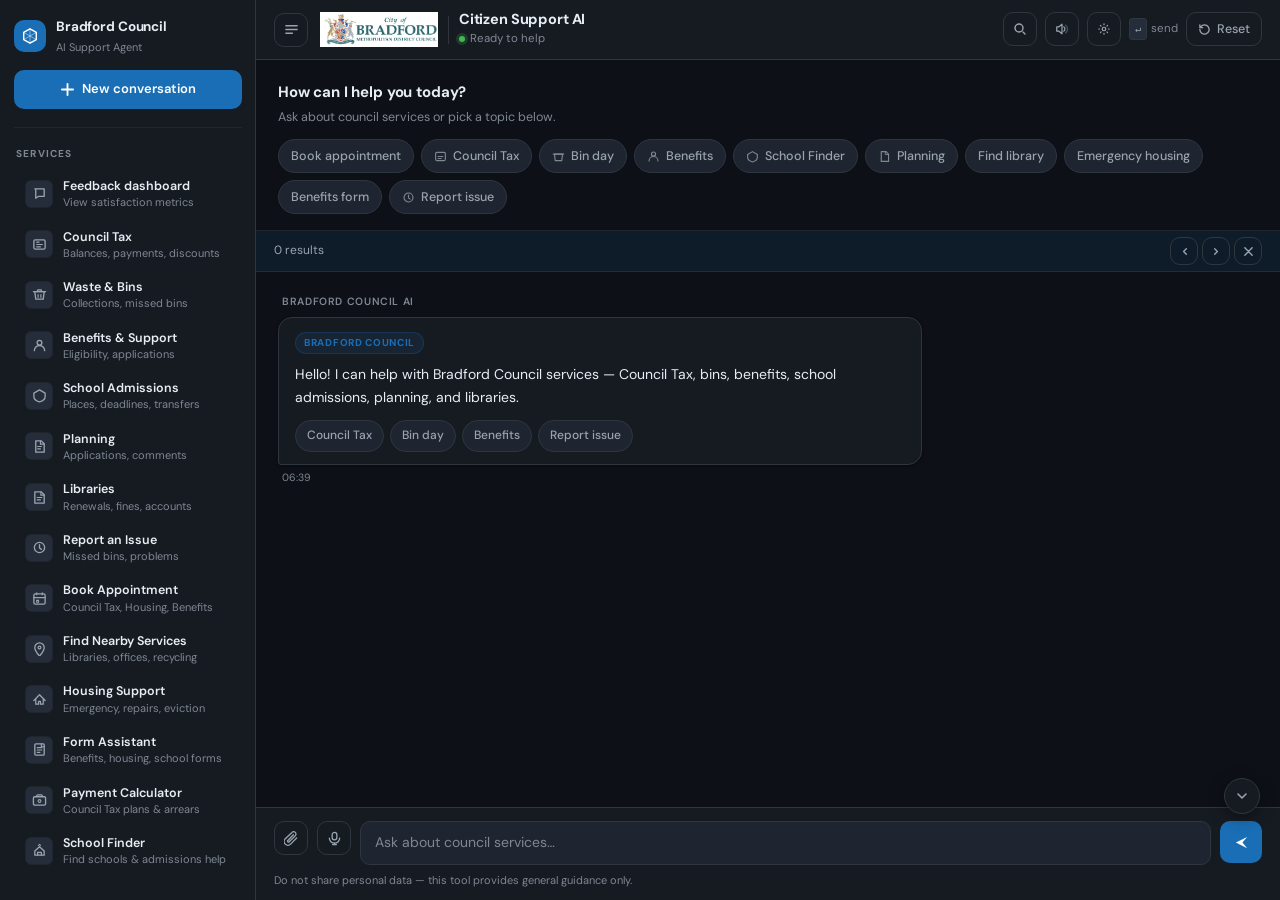
==== commit 2e3322ea: "changes" ====
--- a/Prototype/wwwroot/index.html
+++ b/Prototype/wwwroot/index.html
@@ -408,6 +408,14 @@
           <svg width="14" height="14" viewBox="0 0 14 14" fill="none"><circle cx="6" cy="6" r="4" stroke="currentColor" stroke-width="1.4"/><path d="M10 10l2 2" stroke="currentColor" stroke-width="1.4" stroke-linecap="round"/></svg>
         </button>
 
+        <!-- Voice output toggle -->
+        <button class="icon-btn voice-toggle-btn" id="voiceToggleBtn" aria-label="Enable voice output" aria-pressed="false" title="Voice output">
+          <svg id="speakerIcon" width="14" height="14" viewBox="0 0 16 16" fill="none">
+            <path d="M2 5.5h2.5L8 2.5v11L4.5 10.5H2v-5Z" stroke="currentColor" stroke-width="1.4" stroke-linejoin="round"/>
+            <path class="speaker-wave speaker-wave-1" d="M10 5.5a3 3 0 0 1 0 5" stroke="currentColor" stroke-width="1.4" stroke-linecap="round"/>
+            <path class="speaker-wave speaker-wave-2" d="M12 3.5a5.5 5.5 0 0 1 0 9" stroke="currentColor" stroke-width="1.4" stroke-linecap="round" opacity="0.4"/>
+          </svg>
+        </button>
         <button class="icon-btn" id="settingsBtn" aria-label="Appearance settings" title="Appearance">
           <svg width="14" height="14" viewBox="0 0 16 16" fill="none"><circle cx="8" cy="8" r="2" stroke="currentColor" stroke-width="1.4"/><path d="M8 2v1M8 13v1M2 8h1M13 8h1M3.93 3.93l.71.71M11.36 11.36l.71.71M3.93 12.07l.71-.71M11.36 4.64l.71-.71" stroke="currentColor" stroke-width="1.4" stroke-linecap="round"/></svg>
         </button>
@@ -483,6 +491,14 @@
         <div class="composer">
           <button class="attach-btn icon-btn" id="attachBtn" type="button" aria-label="Attach file" title="Attach file">
             <svg width="15" height="15" viewBox="0 0 16 16" fill="none"><path d="M13.5 7.5L7 14a4 4 0 0 1-5.66-5.66L8.5 1.5a2.5 2.5 0 0 1 3.54 3.54L5.5 11.5a1 1 0 0 1-1.42-1.42L10 4" stroke="currentColor" stroke-width="1.4" stroke-linecap="round" stroke-linejoin="round"/></svg>
+          </button>
+          <!-- Voice input (mic) button -->
+          <button class="mic-btn icon-btn" id="micBtn" type="button" aria-label="Record voice input" title="Voice input">
+            <svg id="micIcon" width="15" height="15" viewBox="0 0 16 16" fill="none">
+              <rect x="5.5" y="1.5" width="5" height="8" rx="2.5" stroke="currentColor" stroke-width="1.4"/>
+              <path d="M2.5 7.5A5.5 5.5 0 0 0 13.5 7.5" stroke="currentColor" stroke-width="1.4" stroke-linecap="round"/>
+              <path d="M8 13v1.5M6 14.5h4" stroke="currentColor" stroke-width="1.4" stroke-linecap="round"/>
+            </svg>
           </button>
           <div class="input-wrap">
             <input
--- a/Prototype/wwwroot/styles.css
+++ b/Prototype/wwwroot/styles.css
@@ -3177,3 +3177,82 @@
 
 .hs-back-btn:hover { color: var(--accent); }
 
+
+/* ═══════════════════════════════════════════════════════════════
+   VOICE PIPELINE — mic button + voice output toggle
+   ═══════════════════════════════════════════════════════════════ */
+
+/* ── Mic button ──────────────────────────────────────────────── */
+.mic-btn { flex-shrink: 0; position: relative; }
+
+/* Recording state: red tint + pulsing ring */
+.mic-btn.recording {
+  color: #ef4444;
+  background: rgba(239, 68, 68, 0.12);
+}
+
+.mic-btn.recording::after {
+  content: "";
+  position: absolute;
+  inset: -3px;
+  border-radius: 50%;
+  border: 2px solid rgba(239, 68, 68, 0.6);
+  animation: mic-pulse 1.2s ease-in-out infinite;
+  pointer-events: none;
+}
+
+@keyframes mic-pulse {
+  0%, 100% { opacity: 1; transform: scale(1); }
+  50%       { opacity: 0.3; transform: scale(1.2); }
+}
+
+/* ── Voice output toggle ─────────────────────────────────────── */
+.voice-toggle-btn { flex-shrink: 0; }
+
+/* Active (voice output on): accent-coloured */
+.voice-toggle-btn.active,
+.voice-toggle-btn[aria-pressed="true"] {
+  color: var(--accent);
+  background: color-mix(in srgb, var(--accent) 12%, transparent);
+}
+
+/* The outer wave fades in when active */
+.voice-toggle-btn[aria-pressed="true"] .speaker-wave-2 {
+  opacity: 1;
+}
+
+/* Mobile: hide voice toggle label-sized hint if present */
+@media (max-width: 600px) {
+  .mic-btn::after { inset: -2px; }
+}
+
+/* Voice button disabled/transcribing state */
+.mic-btn:disabled,
+.voice-toggle-btn:disabled {
+  opacity: 0.55;
+  cursor: not-allowed;
+  transform: none !important;
+}
+.mic-btn:disabled:hover,
+.voice-toggle-btn:disabled:hover {
+  background: inherit;
+  color: inherit;
+  box-shadow: none;
+  transform: none;
+}
+
+/* Optional visual state for transcribing */
+.mic-btn.transcribing {
+  color: var(--accent);
+  background: color-mix(in srgb, var(--accent) 12%, transparent);
+}
+
+.mic-btn.transcribing::after {
+  content: "";
+  position: absolute;
+  inset: -3px;
+  border-radius: 50%;
+  border: 2px solid color-mix(in srgb, var(--accent) 45%, transparent);
+  animation: mic-pulse 1s ease-in-out infinite;
+  pointer-events: none;
+}
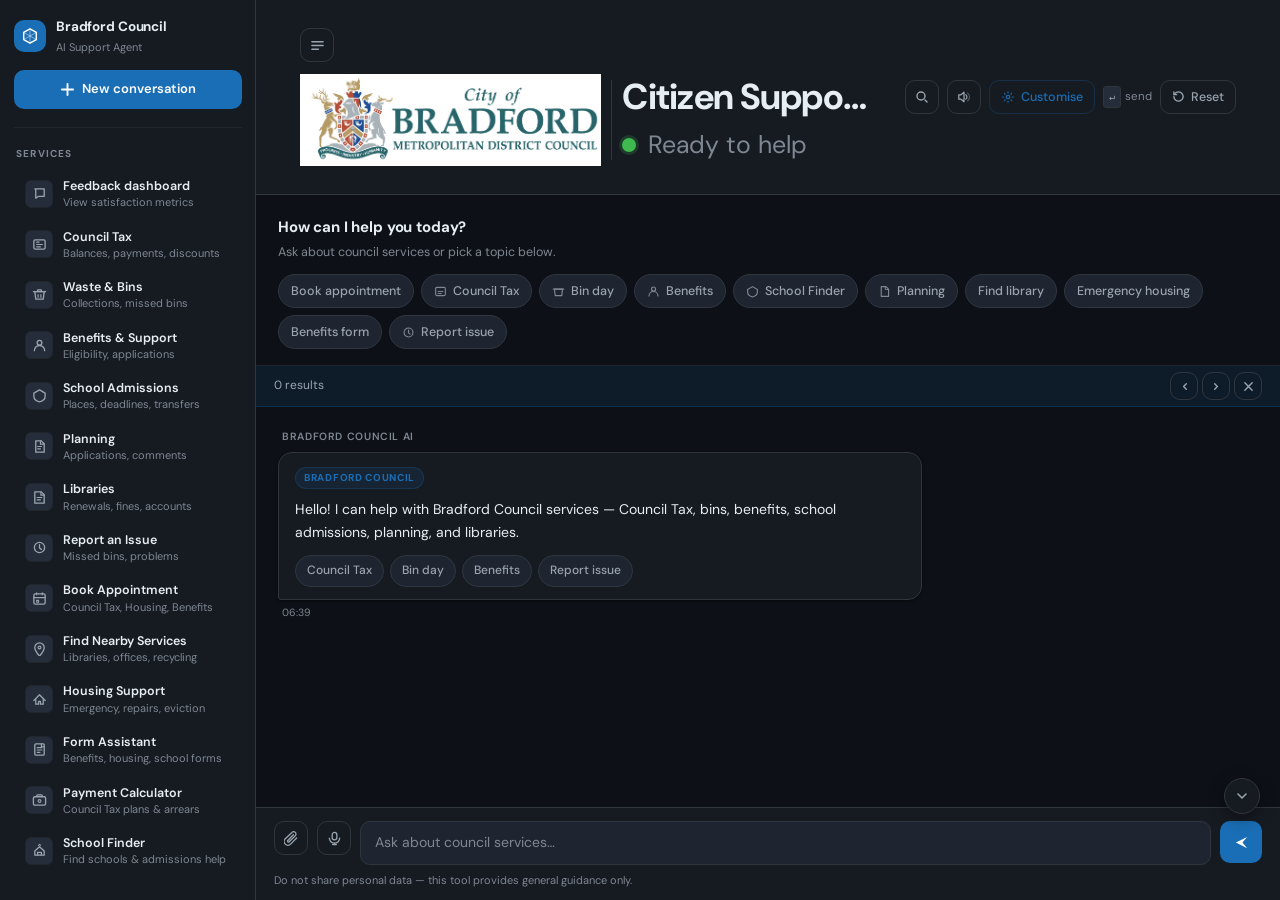
==== commit 3dc15ed1: "New branch" ====
--- a/Prototype/wwwroot/index.html
+++ b/Prototype/wwwroot/index.html
@@ -416,8 +416,9 @@
             <path class="speaker-wave speaker-wave-2" d="M12 3.5a5.5 5.5 0 0 1 0 9" stroke="currentColor" stroke-width="1.4" stroke-linecap="round" opacity="0.4"/>
           </svg>
         </button>
-        <button class="icon-btn" id="settingsBtn" aria-label="Appearance settings" title="Appearance">
+        <button class="ghost-btn topbar-customise-btn" id="settingsBtn" aria-label="Appearance settings" title="Customise appearance">
           <svg width="14" height="14" viewBox="0 0 16 16" fill="none"><circle cx="8" cy="8" r="2" stroke="currentColor" stroke-width="1.4"/><path d="M8 2v1M8 13v1M2 8h1M13 8h1M3.93 3.93l.71.71M11.36 11.36l.71.71M3.93 12.07l.71-.71M11.36 4.64l.71-.71" stroke="currentColor" stroke-width="1.4" stroke-linecap="round"/></svg>
+          Customise
         </button>
 
         <span class="kbd-hint"><kbd>↵</kbd> send</span>
--- a/Prototype/wwwroot/styles.css
+++ b/Prototype/wwwroot/styles.css
@@ -15,7 +15,7 @@
   --radius-pill: 999px;
 
   --sidebar-w: clamp(200px, 20vw, 272px);
-  --topbar-h: 60px;
+  --topbar-h: 152px;
   --chat-max: 820px;
 
   --ease: cubic-bezier(0.4, 0, 0.2, 1);
@@ -466,28 +466,28 @@
 .topbar {
   height: auto;
   display: flex; align-items: center; justify-content: space-between;
-  padding: 0 18px;
+  padding: 0 44px;
   background: var(--panel); border-bottom: 1px solid var(--border);
-  gap: 12px; position: sticky; top: 0; z-index: 20; flex-shrink: 0;
+  gap: 28px; position: sticky; top: 0; z-index: 20; flex-shrink: 0;
   transition: background var(--t-base) var(--ease), border-color var(--t-base) var(--ease);
   flex-wrap: wrap;
   min-height: var(--topbar-h);
-  padding-top: 10px;
-  padding-bottom: 10px;
+  padding-top: 28px;
+  padding-bottom: 28px;
 }
 .topbar-left { display: flex; align-items: center; gap: 12px; min-width: 0; flex: 1; flex-wrap: wrap; }
 .topbar-brand { display: flex; align-items: center; gap: 10px; min-width: 0; }
-.topbar-logo { height: 36px; width: auto; max-width: 160px; object-fit: contain; flex-shrink: 0; display: block; }
-.topbar-divider { width: 1px; height: 28px; background: var(--border); flex-shrink: 0; }
-.topbar-title { display: flex; flex-direction: column; gap: 1px; min-width: 0; }
+.topbar-logo { height: 92px; width: auto; max-width: 360px; object-fit: contain; flex-shrink: 0; display: block; }
+.topbar-divider { width: 1px; height: 80px; background: var(--border); flex-shrink: 0; }
+.topbar-title { display: flex; flex-direction: column; gap: 6px; min-width: 0; }
 .topbar-title h1 {
-  margin: 0; font-size: 14.5px; font-weight: 700; letter-spacing: -0.01em;
+  margin: 0; font-size: 36px; font-weight: 700; letter-spacing: -0.02em;
   line-height: 1.2; white-space: nowrap; overflow: hidden; text-overflow: ellipsis;
 }
-.status-row { display: flex; align-items: center; gap: 5px; }
-#statusLine { font-size: 11.5px; color: var(--text-muted); white-space: nowrap; }
+.status-row { display: flex; align-items: center; gap: 12px; }
+#statusLine { font-size: 25px; color: var(--text-muted); white-space: nowrap; }
 .status-dot {
-  width: 6px; height: 6px; min-width: 6px; border-radius: 50%;
+  width: 14px; height: 14px; min-width: 14px; border-radius: 50%;
   background: var(--online); position: relative;
 }
 .status-dot::after {
@@ -531,6 +531,17 @@
 }
 .ghost-btn:hover { background: var(--surface); color: var(--text); transform: translateY(-1px); }
 .ghost-btn:active { transform: translateY(0); }
+
+/* Customise button in topbar — slightly accented to stand out from plain ghost buttons */
+.topbar-customise-btn {
+  border-color: var(--accent-tag-border);
+  color: var(--accent);
+}
+.topbar-customise-btn:hover {
+  background: var(--accent-light);
+  border-color: var(--accent);
+  color: var(--accent);
+}
 
 .kbd-hint { font-size: 11.5px; color: var(--text-muted); display: flex; align-items: center; gap: 4px; }
 kbd {
